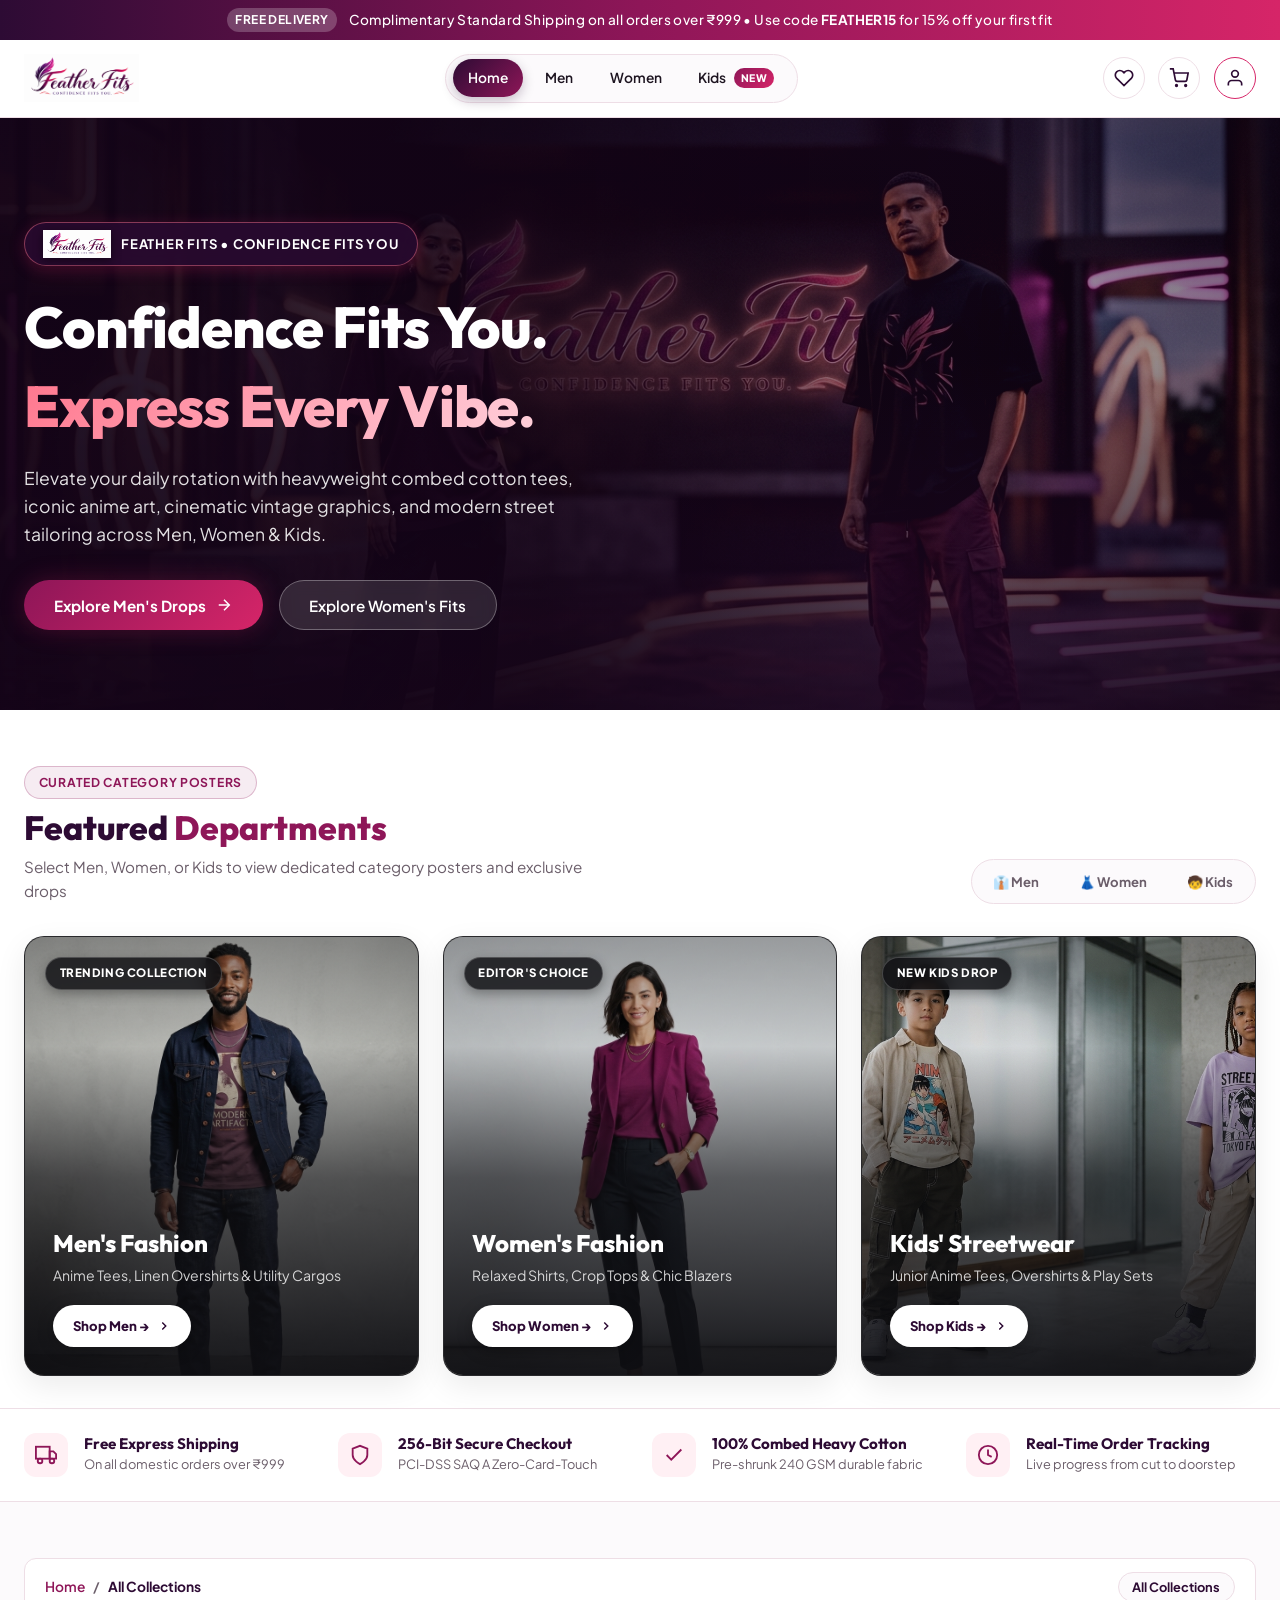
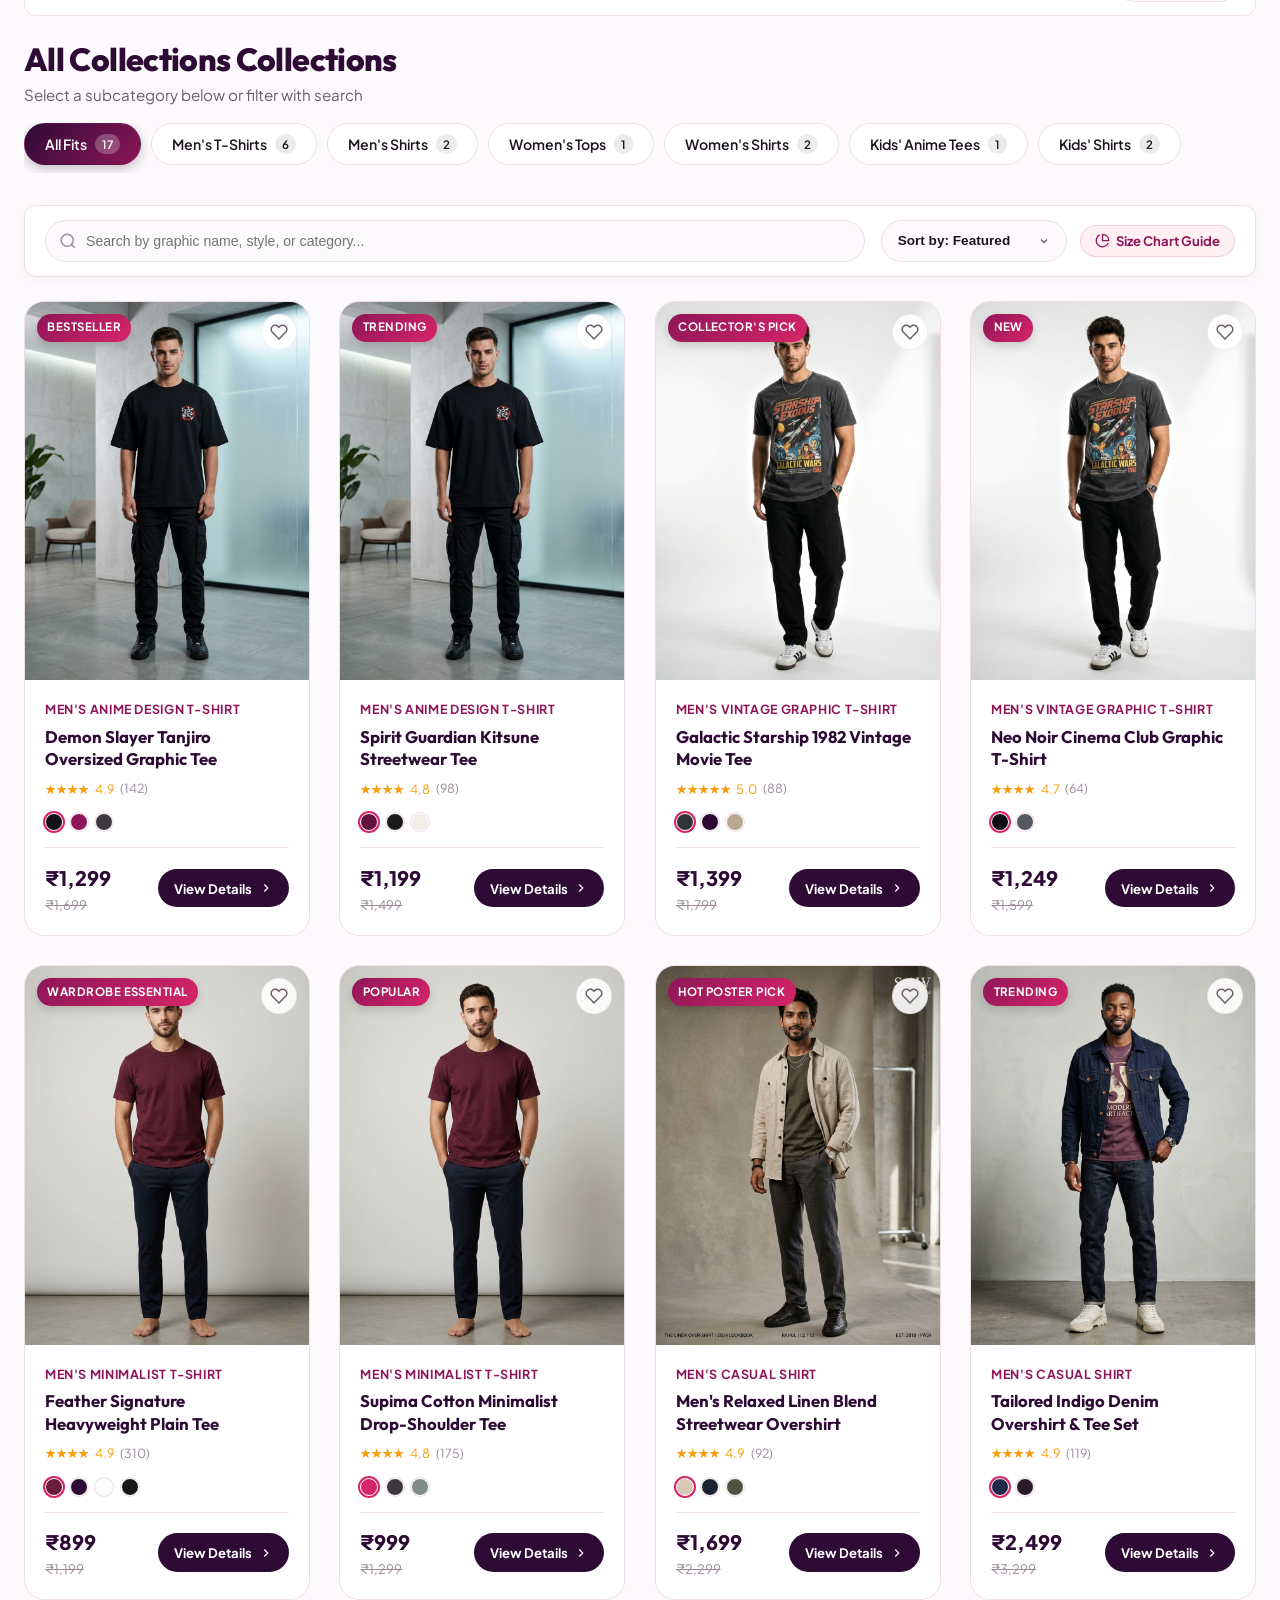
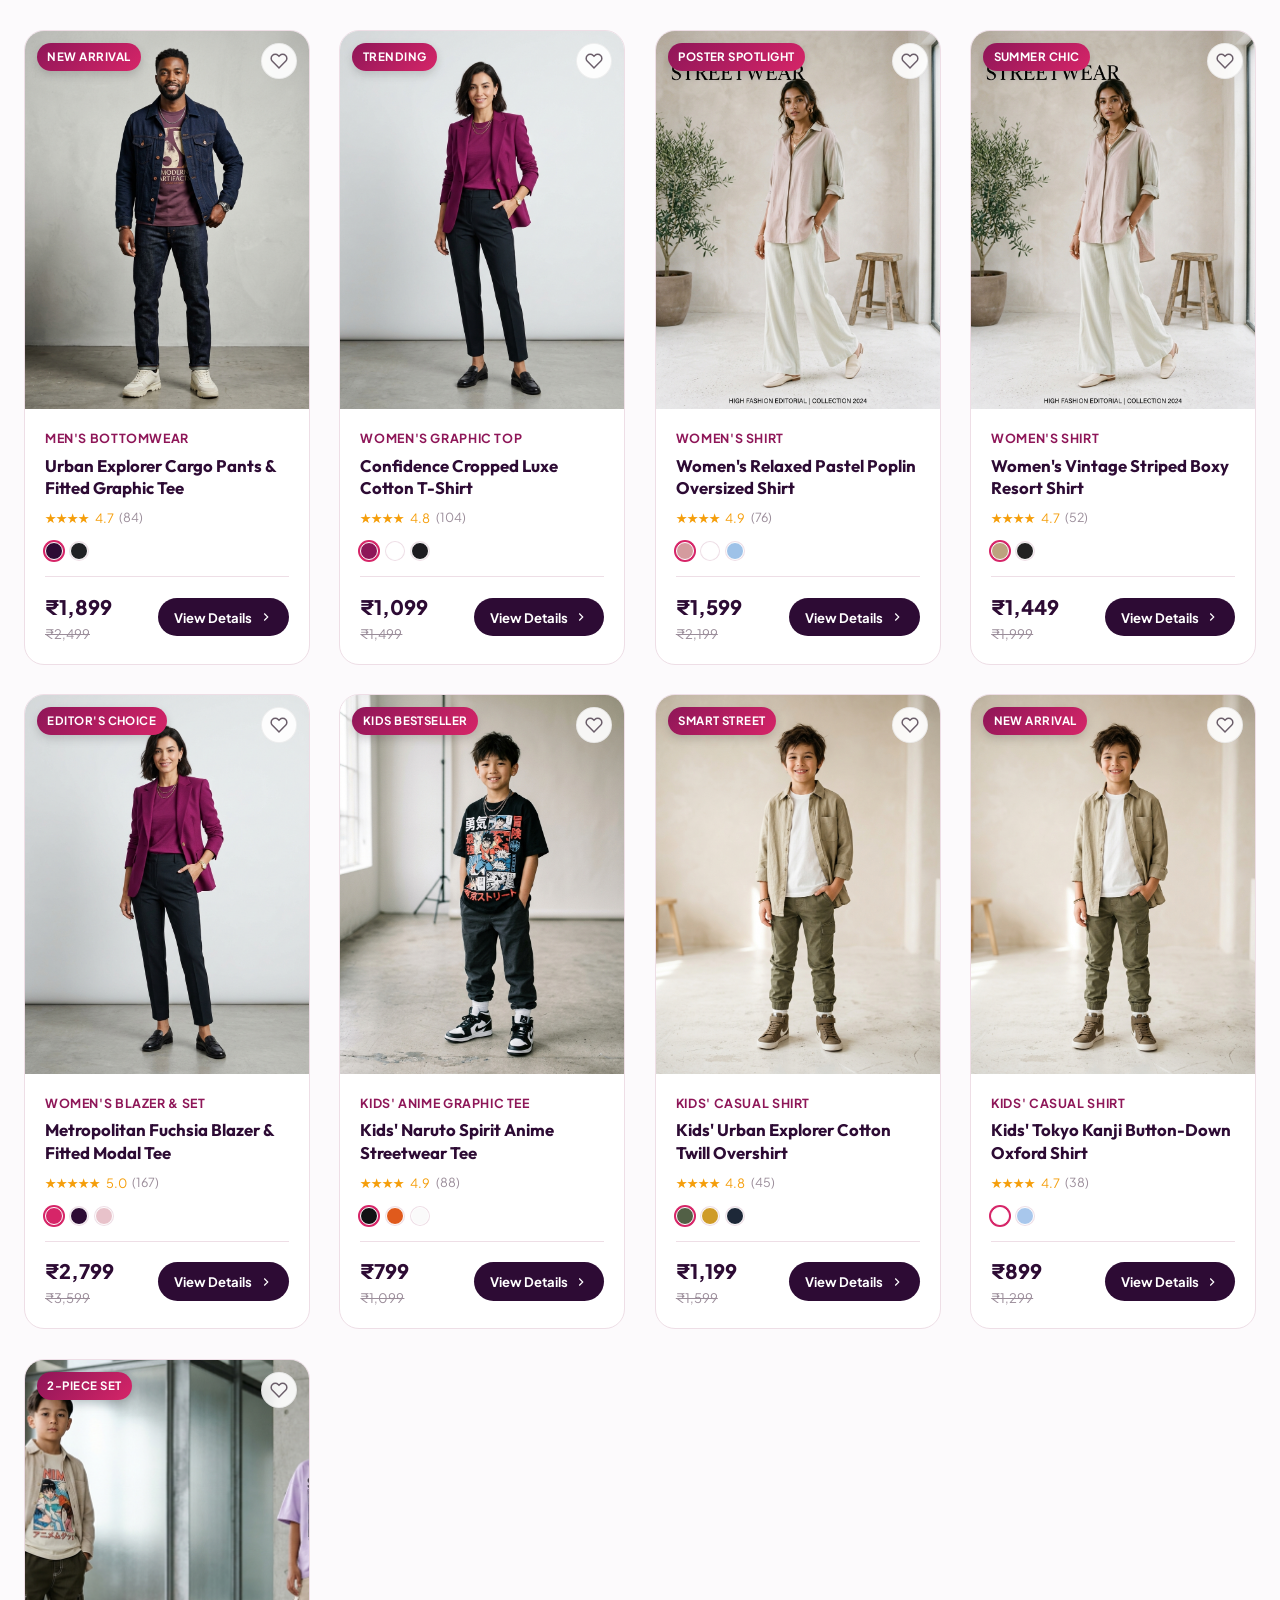
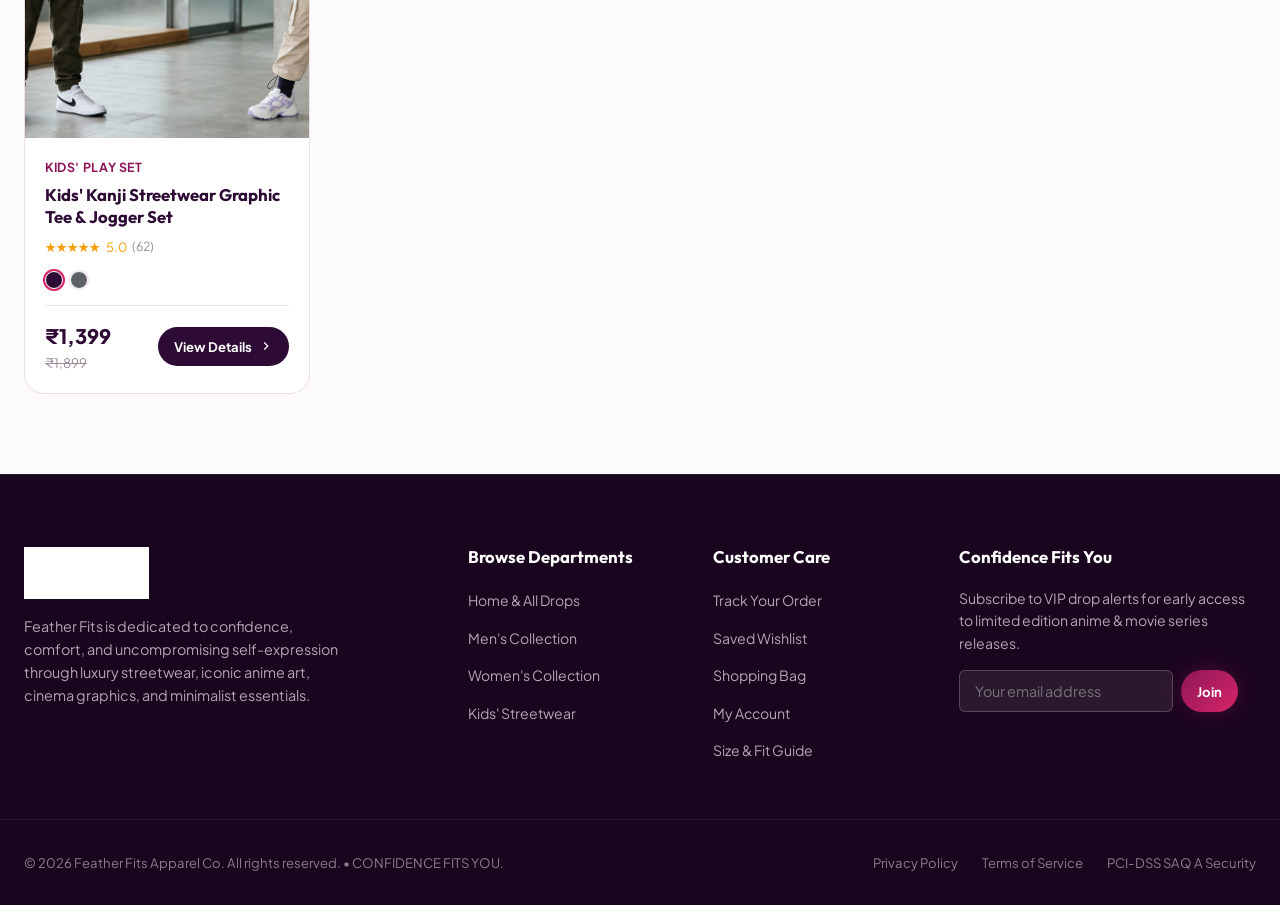
==== index.html @ ecf5c4c3 "Initial commit - FeatherFit website" ====
<!DOCTYPE html>
<html lang="en">
<head>
  <meta charset="UTF-8" />
  <meta name="viewport" content="width=device-width, initial-scale=1.0" />
  <title>Feather Fits — Confidence Fits You | Premium Apparel & Graphic T-Shirts</title>
  <meta name="description" content="Shop premium graphic T-shirts and luxury apparel for men and women. Discover Anime, Movie, and Plain minimalist designs crafted with superior comfort." />
  
  <!-- Favicon & Brand Icons -->
  <link rel="icon" type="image/png" href="assets/images/feather-fits-logo.png" />

  <!-- Fonts & Styles -->
  <link rel="preconnect" href="https://fonts.googleapis.com" />
  <link rel="preconnect" href="https://fonts.gstatic.com" crossorigin />
  <link href="https://fonts.googleapis.com/css2?family=Outfit:wght@400;500;600;700;800&family=Plus+Jakarta+Sans:wght@400;500;600;700&display=swap" rel="stylesheet" />
  <link rel="stylesheet" href="css/style.css" />
</head>
<body>

  <!-- Top Announcement Bar -->
  <aside class="announcement-bar" role="complementary">
    <span class="pill">Free Delivery</span>
    <span>Complimentary Standard Shipping on all orders over ₹999 &bull; Use code <strong>FEATHER15</strong> for 15% off your first fit</span>
  </aside>

  <!-- Sticky Site Header -->
  <header class="site-header" id="site-header">
    <div class="nav-container">
      
      <!-- Mobile Hamburger Button & Brand Logo -->
      <div style="display: flex; align-items: center; gap: 0.75rem;">
        <button type="button" class="hamburger-btn" id="mobile-menu-toggle" onclick="window.FeatherApp.toggleMobileMenu()" aria-label="Open Navigation Menu">
          <span class="bar"></span>
          <span class="bar"></span>
          <span class="bar"></span>
        </button>
        <a href="#" class="brand-logo" onclick="window.FeatherApp.setDepartment('all'); return false;" aria-label="Feather Fits Home">
          <img src="assets/images/feather-fits-logo.png" alt="Feather Fits — Confidence Fits You" />
        </a>
      </div>

      <!-- Navigation Categories (Home, Men, Women, Kids) -->
      <nav class="main-navigation" aria-label="Primary Navigation">
        <ul class="nav-links">
          <li>
            <a href="index.html?department=all#catalog-section" class="nav-link active" data-dept="all" onclick="window.FeatherApp.setDepartment('all'); event.preventDefault();">
              <span>Home</span>
            </a>
          </li>
          <li>
            <a href="index.html?department=men#catalog-section" class="nav-link" data-dept="men" onclick="window.FeatherApp.setDepartment('men'); event.preventDefault();">
              <span>Men</span>
            </a>
          </li>
          <li>
            <a href="index.html?department=women#catalog-section" class="nav-link" data-dept="women" onclick="window.FeatherApp.setDepartment('women'); event.preventDefault();">
              <span>Women</span>
            </a>
          </li>
          <li>
            <a href="index.html?department=kids#catalog-section" class="nav-link" data-dept="kids" onclick="window.FeatherApp.setDepartment('kids'); event.preventDefault();">
              <span>Kids</span>
              <span class="nav-pill-badge">New</span>
            </a>
          </li>
        </ul>
      </nav>

      <!-- Action Buttons -->
      <div class="nav-actions">

        <!-- Wishlist Icon -->
        <button type="button" class="action-btn" id="wishlist-action-btn" onclick="window.FeatherApp.openWishlistDrawer()" aria-label="View Wishlist">
          <svg width="20" height="20" viewBox="0 0 24 24" fill="none" stroke="currentColor" stroke-width="2">
            <path d="M20.84 4.61a5.5 5.5 0 0 0-7.78 0L12 5.67l-1.06-1.06a5.5 5.5 0 0 0-7.78 7.78l1.06 1.06L12 21.23l7.78-7.78 1.06-1.06a5.5 5.5 0 0 0 0-7.78z"></path>
          </svg>
          <span class="badge-count" id="wishlist-badge-count" style="display: none;">0</span>
        </button>

        <!-- Shopping Cart Icon -->
        <button type="button" class="action-btn" id="cart-action-btn" onclick="window.FeatherApp.openCartDrawer()" aria-label="View Cart">
          <svg width="20" height="20" viewBox="0 0 24 24" fill="none" stroke="currentColor" stroke-width="2">
            <circle cx="9" cy="21" r="1"></circle>
            <circle cx="20" cy="21" r="1"></circle>
            <path d="M1 1h4l2.68 13.39a2 2 0 0 0 2 1.61h9.72a2 2 0 0 0 2-1.61L23 6H6"></path>
          </svg>
          <span class="badge-count" id="cart-badge-count" style="display: none;">0</span>
        </button>

        <!-- User Account Icon -->
        <a href="account.html" class="action-btn" id="user-action-btn" aria-label="User Account Dashboard">
          <svg width="20" height="20" viewBox="0 0 24 24" fill="none" stroke="currentColor" stroke-width="2">
            <path d="M20 21v-2a4 4 0 0 0-4-4H8a4 4 0 0 0-4 4v2"></path>
            <circle cx="12" cy="7" r="4"></circle>
          </svg>
        </a>
      </div>

    </div>
  </header>

  <!-- Mobile Navigation Slide-Out Drawer -->
  <div class="drawer-overlay" id="mobile-menu-overlay">
    <aside class="drawer mobile-nav-drawer" id="mobile-menu-drawer" role="dialog" aria-label="Mobile Navigation">
      <div class="drawer-header">
        <div class="brand-logo">
          <img src="assets/images/feather-fits-logo.png" alt="Feather Fits" style="height: 38px;" />
        </div>
        <button class="modal-close-btn" onclick="window.FeatherApp.toggleMobileMenu()" aria-label="Close Navigation">
          <svg width="20" height="20" viewBox="0 0 24 24" fill="none" stroke="currentColor" stroke-width="2">
            <line x1="18" y1="6" x2="6" y2="18"></line>
            <line x1="6" y1="6" x2="18" y2="18"></line>
          </svg>
        </button>
      </div>
      <div class="mobile-drawer-body">
        <div class="mobile-drawer-search">
          <input 
            type="search" 
            placeholder="Search fits, anime, vintage..." 
            class="catalog-search-input" 
            style="padding-left: 1rem;"
            oninput="window.FeatherApp.handleSearchInput(this.value)" 
          />
        </div>
        <span class="mobile-drawer-heading">Browse Collections</span>
        <ul class="mobile-drawer-nav">
          <li><a href="index.html?department=all#catalog-section" class="mobile-nav-link active" data-dept="all" onclick="window.FeatherApp.setDepartment('all'); window.FeatherApp.toggleMobileMenu();">🏠 Home & All Drops</a></li>
          <li><a href="index.html?department=men#catalog-section" class="mobile-nav-link" data-dept="men" onclick="window.FeatherApp.setDepartment('men'); window.FeatherApp.toggleMobileMenu();">👔 Men's Collection</a></li>
          <li><a href="index.html?department=women#catalog-section" class="mobile-nav-link" data-dept="women" onclick="window.FeatherApp.setDepartment('women'); window.FeatherApp.toggleMobileMenu();">👗 Women's Collection</a></li>
          <li><a href="index.html?department=kids#catalog-section" class="mobile-nav-link" data-dept="kids" onclick="window.FeatherApp.setDepartment('kids'); window.FeatherApp.toggleMobileMenu();">🧒 Kids' Streetwear <span class="nav-pill-badge" style="margin-left: 6px;">New</span></a></li>
        </ul>
        <span class="mobile-drawer-heading">Quick Actions</span>
        <div class="mobile-drawer-grid">
          <a href="account.html?tab=tracking" class="mobile-shortcut-btn">
            <svg width="18" height="18" viewBox="0 0 24 24" fill="none" stroke="currentColor" stroke-width="2"><circle cx="12" cy="12" r="10"></circle><polyline points="12 6 12 12 16 14"></polyline></svg>
            <span>Track Order</span>
          </a>
          <button class="mobile-shortcut-btn" onclick="window.FeatherApp.openSizeGuideModal('inches'); window.FeatherApp.toggleMobileMenu();">
            <svg width="18" height="18" viewBox="0 0 24 24" fill="none" stroke="currentColor" stroke-width="2"><path d="M21.21 15.89A10 10 0 1 1 8 2.83"></path><path d="M22 12A10 10 0 0 0 12 2v10z"></path></svg>
            <span>Size Chart</span>
          </button>
          <button class="mobile-shortcut-btn" onclick="window.FeatherApp.openWishlistDrawer(); window.FeatherApp.toggleMobileMenu();">
            <svg width="18" height="18" viewBox="0 0 24 24" fill="none" stroke="currentColor" stroke-width="2"><path d="M20.84 4.61a5.5 5.5 0 0 0-7.78 0L12 5.67l-1.06-1.06a5.5 5.5 0 0 0-7.78 7.78l1.06 1.06L12 21.23l7.78-7.78 1.06-1.06a5.5 5.5 0 0 0 0-7.78z"></path></svg>
            <span>Wishlist</span>
          </button>
          <a href="account.html" class="mobile-shortcut-btn">
            <svg width="18" height="18" viewBox="0 0 24 24" fill="none" stroke="currentColor" stroke-width="2"><path d="M20 21v-2a4 4 0 0 0-4-4H8a4 4 0 0 0-4 4v2"></path><circle cx="12" cy="7" r="4"></circle></svg>
            <span>My Dashboard</span>
          </a>
        </div>
      </div>
    </aside>
  </div>

  <!-- Hero Banner Section (Dynamically controlled by Department) -->
  <section class="hero-section" id="hero-section" aria-label="Hero Spotlight">
    <div class="hero-banner-wrap">
      <img id="hero-banner-image" src="assets/images/hero-banner.jpg" alt="Feather Fits Lookbook" class="hero-bg-img" />
      <div class="hero-overlay"></div>
      
      <div class="hero-content">
        <div class="hero-brand-badge-pill" id="hero-brand-badge-pill">
          <img src="assets/images/feather-fits-logo.png" alt="Feather Fits Logo" class="hero-mini-logo" />
          <span id="hero-banner-badge-text">FEATHER FITS • CONFIDENCE FITS YOU</span>
        </div>
        <h1 class="hero-title" id="hero-banner-title">
          Confidence Fits You. <span>Express Every Vibe.</span>
        </h1>
        <p class="hero-subtitle" id="hero-banner-subtitle">
          Elevate your daily rotation with heavyweight combed cotton tees, iconic anime art, cinematic vintage graphics, and modern street tailoring across Men, Women & Kids.
        </p>
        
        <div class="hero-cta-group" id="hero-banner-ctas">
          <button class="btn-primary" onclick="window.FeatherApp.setDepartment('men');">
            <span>Explore Men's Drops</span>
            <svg width="18" height="18" viewBox="0 0 24 24" fill="none" stroke="currentColor" stroke-width="2">
              <line x1="5" y1="12" x2="19" y2="12"></line>
              <polyline points="12 5 19 12 12 19"></polyline>
            </svg>
          </button>
          
          <button class="btn-secondary" onclick="window.FeatherApp.setDepartment('women');">
            <span>Explore Women's Fits</span>
          </button>
        </div>
      </div>
    </div>
  </section>

  <!-- Department Category Posters Section (Dedicated Posters for Men, Women & Kids) -->
  <section class="department-posters-section" id="department-posters-section" aria-label="Curated Category Posters">
    <div class="posters-container">
      <div class="posters-header">
        <div>
          <div class="posters-badge-pill" id="posters-badge-pill">
            <span>Curated Category Posters</span>
          </div>
          <h2 class="posters-title" id="posters-section-title">Explore <span>Men's Categories</span></h2>
          <p class="posters-subtitle" id="posters-section-subtitle">Click any poster below to immediately open that collection</p>
        </div>
        <div class="posters-dept-pills" id="posters-dept-pills">
          <button type="button" class="posters-dept-pill-btn active" data-dept="men" onclick="window.FeatherApp.setDepartment('men')">👔 Men</button>
          <button type="button" class="posters-dept-pill-btn" data-dept="women" onclick="window.FeatherApp.setDepartment('women')">👗 Women</button>
          <button type="button" class="posters-dept-pill-btn" data-dept="kids" onclick="window.FeatherApp.setDepartment('kids')">🧒 Kids</button>
        </div>
      </div>
      
      <!-- Dynamic Category Posters Grid -->
      <div class="department-posters-grid" id="department-posters-grid">
        <!-- Rendered by app.js based on active department -->
      </div>
    </div>
  </section>

  <!-- Trust Badges Bar -->
  <section class="trust-bar" aria-label="Brand Guarantees">
    <div class="trust-container">
      
      <div class="trust-item">
        <div class="trust-icon">
          <svg width="22" height="22" viewBox="0 0 24 24" fill="none" stroke="currentColor" stroke-width="2">
            <rect x="1" y="3" width="15" height="13"></rect>
            <polygon points="16 8 20 8 23 11 23 16 16 16 16 8"></polygon>
            <circle cx="5.5" cy="18.5" r="2.5"></circle>
            <circle cx="18.5" cy="18.5" r="2.5"></circle>
          </svg>
        </div>
        <div class="trust-text">
          <h4>Free Express Shipping</h4>
          <p>On all domestic orders over ₹999</p>
        </div>
      </div>

      <div class="trust-item">
        <div class="trust-icon">
          <svg width="22" height="22" viewBox="0 0 24 24" fill="none" stroke="currentColor" stroke-width="2">
            <path d="M12 22s8-4 8-10V5l-8-3-8 3v7c0 6 8 10 8 10z"></path>
          </svg>
        </div>
        <div class="trust-text">
          <h4>256-Bit Secure Checkout</h4>
          <p>PCI-DSS SAQ A Zero-Card-Touch</p>
        </div>
      </div>

      <div class="trust-item">
        <div class="trust-icon">
          <svg width="22" height="22" viewBox="0 0 24 24" fill="none" stroke="currentColor" stroke-width="2">
            <polyline points="20 6 9 17 4 12"></polyline>
          </svg>
        </div>
        <div class="trust-text">
          <h4>100% Combed Heavy Cotton</h4>
          <p>Pre-shrunk 240 GSM durable fabric</p>
        </div>
      </div>

      <div class="trust-item">
        <div class="trust-icon">
          <svg width="22" height="22" viewBox="0 0 24 24" fill="none" stroke="currentColor" stroke-width="2">
            <circle cx="12" cy="12" r="10"></circle>
            <polyline points="12 6 12 12 16 14"></polyline>
          </svg>
        </div>
        <div class="trust-text">
          <h4>Real-Time Order Tracking</h4>
          <p>Live progress from cut to doorstep</p>
        </div>
      </div>

    </div>
  </section>

  <!-- Product Catalog Section -->
  <main class="category-section" id="catalog-section">
    <!-- Active Department & Subcategory Breadcrumb Navigator -->
    <div class="catalog-dept-nav-bar" id="catalog-dept-nav-bar">
      <div class="catalog-dept-breadcrumbs" id="catalog-dept-breadcrumbs">
        <a onclick="window.FeatherApp.setDepartment('all')">Home</a>
        <span>/</span>
        <span id="breadcrumb-current-dept" style="color: var(--color-primary); font-weight: 700;">All Collections</span>
        <span id="breadcrumb-subcat-divider" style="display: none;">/</span>
        <span id="breadcrumb-current-subcat" style="color: var(--color-secondary); display: none;">T-Shirts & Anime</span>
      </div>
      <button type="button" class="catalog-dept-reset-btn" id="catalog-reset-dept-btn" onclick="window.FeatherApp.setDepartment('all')">
        All Collections
      </button>
    </div>

    <div class="section-header">
      <div>
        <h2 class="section-title" id="catalog-section-title">The Curated Collections</h2>
        <p class="section-subtitle" id="catalog-section-subtitle">Select a subcategory below or filter with search</p>
      </div>

      <!-- Category Filter Tabs (Dynamic) -->
      <div class="category-tabs" id="category-tabs-container">
        <!-- Rendered by app.js based on active department -->
      </div>
    </div>

    <!-- Live Search & Sort Toolbar -->
    <div class="catalog-toolbar">
      <div class="search-input-wrap">
        <svg width="18" height="18" viewBox="0 0 24 24" fill="none" stroke="currentColor" stroke-width="2">
          <circle cx="11" cy="11" r="8"></circle>
          <line x1="21" y1="21" x2="16.65" y2="16.65"></line>
        </svg>
        <input 
          type="search" 
          id="catalog-search-input" 
          class="catalog-search-input" 
          placeholder="Search by graphic name, style, or category..." 
          oninput="window.FeatherApp.handleSearchInput(this.value)" 
        />
      </div>

      <div class="toolbar-controls">
        <select id="catalog-sort-select" class="sort-select" onchange="window.FeatherApp.handleSortChange(this.value)">
          <option value="featured">Sort by: Featured</option>
          <option value="price-low">Price: Low to High</option>
          <option value="price-high">Price: High to Low</option>
          <option value="rating">Top Customer Rated</option>
        </select>

        <button type="button" class="size-guide-trigger" onclick="window.FeatherApp.openSizeGuideModal('inches')">
          <svg width="15" height="15" viewBox="0 0 24 24" fill="none" stroke="currentColor" stroke-width="2">
            <path d="M21.21 15.89A10 10 0 1 1 8 2.83"></path>
            <path d="M22 12A10 10 0 0 0 12 2v10z"></path>
          </svg>
          <span>Size Chart Guide</span>
        </button>
      </div>
    </div>

    <!-- Product Grid -->
    <div class="products-grid" id="products-grid">
      <!-- Rendered dynamically by app.js -->
    </div>
  </main>

  <!-- Product Detail Modal (Size & Color Selector) -->
  <div class="modal-overlay" id="product-detail-modal" role="dialog" aria-modal="true">
    <div class="modal-container">
      <button class="modal-close-btn" onclick="window.FeatherApp.closeModals()" aria-label="Close Modal">
        <svg width="20" height="20" viewBox="0 0 24 24" fill="none" stroke="currentColor" stroke-width="2">
          <line x1="18" y1="6" x2="6" y2="18"></line>
          <line x1="6" y1="6" x2="18" y2="18"></line>
        </svg>
      </button>
      <div id="product-modal-body">
        <!-- Injected via JavaScript -->
      </div>
    </div>
  </div>

  <!-- Slide-Over Shopping Cart Drawer -->
  <div class="drawer-overlay" id="cart-drawer-overlay">
    <aside class="drawer" id="cart-drawer" role="dialog" aria-label="Shopping Cart">
      <div class="drawer-header">
        <h3>
          <svg width="20" height="20" viewBox="0 0 24 24" fill="none" stroke="currentColor" stroke-width="2">
            <circle cx="9" cy="21" r="1"></circle>
            <circle cx="20" cy="21" r="1"></circle>
            <path d="M1 1h4l2.68 13.39a2 2 0 0 0 2 1.61h9.72a2 2 0 0 0 2-1.61L23 6H6"></path>
          </svg>
          <span>Your Shopping Bag</span>
        </h3>
        <button class="modal-close-btn" onclick="window.FeatherApp.closeCartDrawer()" aria-label="Close Cart">
          <svg width="20" height="20" viewBox="0 0 24 24" fill="none" stroke="currentColor" stroke-width="2">
            <line x1="18" y1="6" x2="6" y2="18"></line>
            <line x1="6" y1="6" x2="18" y2="18"></line>
          </svg>
        </button>
      </div>

      <!-- Free Shipping Tracker -->
      <div class="free-shipping-bar">
        <div class="shipping-msg" id="cart-free-shipping-msg">Add ₹999 for FREE Shipping!</div>
        <div class="progress-track">
          <div class="progress-fill" id="cart-shipping-bar" style="width: 0%;"></div>
        </div>
      </div>

      <!-- Items List -->
      <div class="drawer-items-list" id="cart-drawer-items">
        <!-- Rendered by app.js -->
      </div>

      <!-- Cart Drawer Footer -->
      <div class="drawer-footer" id="cart-drawer-footer">
        <!-- Rendered by app.js -->
      </div>
    </aside>
  </div>

  <!-- Slide-Over Wishlist Drawer -->
  <div class="drawer-overlay" id="wishlist-drawer-overlay">
    <aside class="drawer" id="wishlist-drawer" role="dialog" aria-label="Wishlist">
      <div class="drawer-header">
        <h3>
          <svg width="20" height="20" viewBox="0 0 24 24" fill="currentColor" stroke="currentColor" stroke-width="2" style="color: var(--color-accent);">
            <path d="M20.84 4.61a5.5 5.5 0 0 0-7.78 0L12 5.67l-1.06-1.06a5.5 5.5 0 0 0-7.78 7.78l1.06 1.06L12 21.23l7.78-7.78 1.06-1.06a5.5 5.5 0 0 0 0-7.78z"></path>
          </svg>
          <span>Your Saved Wishlist</span>
        </h3>
        <button class="modal-close-btn" onclick="window.FeatherApp.closeWishlistDrawer()" aria-label="Close Wishlist">
          <svg width="20" height="20" viewBox="0 0 24 24" fill="none" stroke="currentColor" stroke-width="2">
            <line x1="18" y1="6" x2="6" y2="18"></line>
            <line x1="6" y1="6" x2="18" y2="18"></line>
          </svg>
        </button>
      </div>

      <div class="drawer-items-list" id="wishlist-drawer-items">
        <!-- Rendered by app.js -->
      </div>
    </aside>
  </div>

  <!-- Secure Checkout Modal -->
  <div class="modal-overlay" id="checkout-modal" role="dialog" aria-modal="true">
    <div class="modal-container checkout-modal-content">
      <button class="modal-close-btn" onclick="window.FeatherApp.closeModals()" aria-label="Close Checkout">
        <svg width="20" height="20" viewBox="0 0 24 24" fill="none" stroke="currentColor" stroke-width="2">
          <line x1="18" y1="6" x2="6" y2="18"></line>
          <line x1="6" y1="6" x2="18" y2="18"></line>
        </svg>
      </button>

      <div>
        <h2 style="font-size: 1.85rem; font-weight: 800; color: var(--color-primary); margin-bottom: 0.25rem;">
          Secure Instant Checkout
        </h2>
        <p style="color: var(--color-text-muted); font-size: 0.9rem;">
          Card credentials are tokenized via Stripe Elements. No sensitive card data touches our web servers.
        </p>
      </div>

      <div class="checkout-grid">
        <!-- Shipping & Payment Form -->
        <form id="checkout-form" onsubmit="window.FeatherApp.handleProcessPayment(event)">
          
          <h3 class="checkout-section-title">
            <svg width="18" height="18" viewBox="0 0 24 24" fill="none" stroke="currentColor" stroke-width="2">
              <path d="M21 10c0 7-9 13-9 13s-9-6-9-13a9 9 0 0 1 18 0z"></path>
              <circle cx="12" cy="10" r="3"></circle>
            </svg>
            <span>1. Contact & Shipping Address</span>
          </h3>

          <div class="form-group">
            <label for="checkout-email">Email Address (for Receipt & Tracking)</label>
            <input type="email" id="checkout-email" required class="form-input" placeholder="alexander@example.com" value="alexander.w@example.com" />
          </div>

          <div class="form-group-row">
            <div class="form-group">
              <label for="checkout-first-name">First Name</label>
              <input type="text" id="checkout-first-name" required class="form-input" placeholder="Alexander" value="Alexander" />
            </div>
            <div class="form-group">
              <label for="checkout-last-name">Last Name</label>
              <input type="text" id="checkout-last-name" required class="form-input" placeholder="Wright" value="Wright" />
            </div>
          </div>

          <div class="form-group">
            <label for="checkout-address">Delivery Street Address</label>
            <input type="text" id="checkout-address" required class="form-input" placeholder="742 Evergreen Terrace, Apt 4B" value="742 Evergreen Terrace, Suite 10" />
          </div>

          <div class="form-group-row">
            <div class="form-group">
              <label for="checkout-city">City</label>
              <input type="text" id="checkout-city" required class="form-input" placeholder="Springfield" value="Springfield" />
            </div>
            <div class="form-group">
              <label for="checkout-state">State / Province</label>
              <input type="text" id="checkout-state" required class="form-input" placeholder="OR" value="OR" />
            </div>
          </div>

          <div class="form-group">
            <label for="checkout-zip">Postal / Zip Code</label>
            <input type="text" id="checkout-zip" required class="form-input" placeholder="97477" value="97477" />
          </div>

          <!-- Mobile Number & OTP Verification -->
          <h3 class="checkout-section-title" style="margin-top: 1.5rem;">
            <svg width="18" height="18" viewBox="0 0 24 24" fill="none" stroke="currentColor" stroke-width="2">
              <rect x="5" y="2" width="14" height="20" rx="2" ry="2"></rect>
              <line x1="12" y1="18" x2="12.01" y2="18"></line>
            </svg>
            <span>2. Mobile Number & OTP Verification</span>
          </h3>

          <div class="otp-verification-box">
            <div class="otp-box-header">
              <span style="font-size: 0.88rem; font-weight: 700; color: var(--color-primary);">Instant Phone Authentication</span>
              <span class="security-badge">
                <svg width="12" height="12" viewBox="0 0 24 24" fill="none" stroke="currentColor" stroke-width="3">
                  <polyline points="20 6 9 17 4 12"></polyline>
                </svg>
                <span>SMS OTP Secured</span>
              </span>
            </div>

            <!-- Phone Number Input with Country Code and Send OTP -->
            <div class="form-group" style="margin-bottom: 0.85rem;">
              <label for="checkout-phone">Mobile Phone Number</label>
              <div class="phone-input-group">
                <span class="phone-country-code">🇮🇳 +91</span>
                <input type="tel" id="checkout-phone" required class="form-input phone-input" placeholder="98765 43210" value="98765 43210" maxlength="15" />
                <button type="button" id="send-otp-btn" class="btn-send-otp" onclick="window.FeatherApp.sendCheckoutOtp()">
                  <span>Send OTP</span>
                </button>
              </div>
            </div>

            <!-- OTP Input -->
            <div class="form-group" style="margin-bottom: 0.5rem;">
              <div style="display: flex; justify-content: space-between; align-items: center; margin-bottom: 0.35rem;">
                <label for="checkout-otp" style="margin-bottom: 0;">Enter 4-Digit OTP Code</label>
                <span id="otp-timer-badge" class="otp-status-hint">Code sent to mobile</span>
              </div>
              <div class="otp-input-wrapper">
                <input type="text" id="checkout-otp" required class="form-input otp-field" placeholder="• • • •" maxlength="6" value="8921" />
                <button type="button" class="btn-quick-fill-otp" onclick="window.FeatherApp.fillDemoOtp()" title="Auto-fill Demo Code">
                  ⚡ Auto-fill Demo (8921)
                </button>
              </div>
            </div>

            <div class="otp-trust-notice">
              <svg width="15" height="15" viewBox="0 0 24 24" fill="none" stroke="currentColor" stroke-width="2">
                <path d="M12 22s8-4 8-10V5l-8-3-8 3v7c0 6 8 10 8 10z"></path>
              </svg>
              <span>Instant order confirmation. Pay via COD / UPI at delivery doorstep.</span>
            </div>
          </div>

          <button type="submit" id="pay-submit-btn" class="btn-checkout" style="margin-top: 0.5rem;">
            <span>Verify OTP & Place Order</span>
            <svg width="18" height="18" viewBox="0 0 24 24" fill="none" stroke="currentColor" stroke-width="2">
              <line x1="5" y1="12" x2="19" y2="12"></line>
              <polyline points="12 5 19 12 12 19"></polyline>
            </svg>
          </button>
        </form>

        <!-- Right Side: Order Summary -->
        <div class="order-summary-card" id="checkout-order-summary">
          <!-- Rendered by app.js -->
        </div>
      </div>
    </div>
  </div>

  <!-- Order Confirmation Success Modal -->
  <div class="modal-overlay" id="order-success-modal" role="dialog" aria-modal="true">
    <div class="modal-container" style="max-width: 580px; padding: 2rem;">
      <button class="modal-close-btn" onclick="window.FeatherApp.closeModals()" aria-label="Close">
        <svg width="20" height="20" viewBox="0 0 24 24" fill="none" stroke="currentColor" stroke-width="2">
          <line x1="18" y1="6" x2="6" y2="18"></line>
          <line x1="6" y1="6" x2="18" y2="18"></line>
        </svg>
      </button>
      <div id="order-success-content">
        <!-- Rendered by app.js -->
      </div>
    </div>
  </div>

  <!-- Order Tracking Modal -->
  <div class="modal-overlay" id="tracking-modal" role="dialog" aria-modal="true">
    <div class="modal-container" style="max-width: 680px; padding: 2.25rem;">
      <button class="modal-close-btn" onclick="window.FeatherApp.closeModals()" aria-label="Close Tracking">
        <svg width="20" height="20" viewBox="0 0 24 24" fill="none" stroke="currentColor" stroke-width="2">
          <line x1="18" y1="6" x2="6" y2="18"></line>
          <line x1="6" y1="6" x2="18" y2="18"></line>
        </svg>
      </button>

      <div style="margin-bottom: 1.5rem;">
        <span style="font-size: 0.8rem; font-weight: 700; text-transform: uppercase; color: var(--color-secondary);">Package Logistics</span>
        <h2 style="font-size: 1.85rem; font-weight: 800; color: var(--color-primary);">Track Your Order</h2>
        <p style="color: var(--color-text-muted); font-size: 0.9rem;">
          Enter your Feather Fits order number or carrier tracking ID to track delivery in real time.
        </p>
      </div>

      <!-- Search Input -->
      <div style="display: flex; gap: 0.75rem; margin-bottom: 1.5rem;">
        <input type="text" id="tracking-order-input" class="form-input" placeholder="e.g. FF-89214" value="FF-89214" style="flex:1;" />
        <button class="btn-primary" id="track-search-btn" style="padding: 0 1.5rem;">
          Track
        </button>
      </div>

      <!-- Results Display Box -->
      <div id="tracking-result-box">
        <!-- Rendered by app.js -->
      </div>

      <!-- Recent Orders List in Session -->
      <div style="margin-top: 2rem; border-top: 1px solid var(--color-border); padding-top: 1.25rem;">
        <h4 style="font-size: 0.9rem; font-weight: 700; color: var(--color-primary); margin-bottom: 0.75rem;">Recent Orders In This Browser:</h4>
        <div id="recent-orders-list">
          <!-- Rendered by app.js -->
        </div>
      </div>
    </div>
  </div>

  <!-- User Account Modal (Sign In / Register / Profile) -->
  <div class="modal-overlay" id="account-modal" role="dialog" aria-modal="true">
    <div class="modal-container account-modal-container">
      <button class="modal-close-btn" onclick="window.FeatherApp.closeModals()" aria-label="Close Account">
        <svg width="20" height="20" viewBox="0 0 24 24" fill="none" stroke="currentColor" stroke-width="2">
          <line x1="18" y1="6" x2="6" y2="18"></line>
          <line x1="6" y1="6" x2="18" y2="18"></line>
        </svg>
      </button>
      <div id="account-modal-body">
        <!-- Injected via app.js -->
      </div>
    </div>
  </div>

  <!-- Footer -->
  <footer class="site-footer">
    <div class="footer-container">
      
      <div class="footer-brand">
        <img src="assets/images/feather-fits-logo.png" alt="Feather Fits" style="height: 52px; filter: brightness(0) invert(1);" />
        <p>
          Feather Fits is dedicated to confidence, comfort, and uncompromising self-expression through luxury streetwear, iconic anime art, cinema graphics, and minimalist essentials.
        </p>
      </div>

      <div class="footer-col">
        <h4>Browse Departments</h4>
        <ul>
          <li><a href="index.html?department=all#catalog-section" onclick="window.FeatherApp.setDepartment('all');">Home & All Drops</a></li>
          <li><a href="index.html?department=men#catalog-section" onclick="window.FeatherApp.setDepartment('men');">Men's Collection</a></li>
          <li><a href="index.html?department=women#catalog-section" onclick="window.FeatherApp.setDepartment('women');">Women's Collection</a></li>
          <li><a href="index.html?department=kids#catalog-section" onclick="window.FeatherApp.setDepartment('kids');">Kids' Streetwear</a></li>
        </ul>
      </div>

      <div class="footer-col">
        <h4>Customer Care</h4>
        <ul>
          <li><a href="#" onclick="window.FeatherApp.openTrackingModal(); return false;">Track Your Order</a></li>
          <li><a href="#" onclick="window.FeatherApp.openWishlistDrawer(); return false;">Saved Wishlist</a></li>
          <li><a href="#" onclick="window.FeatherApp.openCartDrawer(); return false;">Shopping Bag</a></li>
          <li><a href="#" onclick="window.FeatherApp.openAccountModal(); return false;">My Account</a></li>
          <li><a href="#catalog">Size & Fit Guide</a></li>
        </ul>
      </div>

      <div class="footer-col">
        <h4>Confidence Fits You</h4>
        <p style="font-size: 0.88rem; margin-bottom: 1rem; color: #B5A4B2;">
          Subscribe to VIP drop alerts for early access to limited edition anime & movie series releases.
        </p>
        <div style="display: flex; gap: 0.5rem;">
          <input type="email" placeholder="Your email address" class="form-input" style="height: 42px; background: rgba(255,255,255,0.08); border-color: rgba(255,255,255,0.2); color: #fff;" />
          <button class="btn-primary" style="padding: 0 1rem; height: 42px; font-size: 0.82rem;" onclick="alert('Thank you for subscribing to Feather Fits VIP!')">Join</button>
        </div>
      </div>

    </div>

    <div class="footer-bottom">
      <div>&copy; 2026 Feather Fits Apparel Co. All rights reserved. &bull; CONFIDENCE FITS YOU.</div>
      <div style="display: flex; gap: 1.5rem;">
        <a href="#">Privacy Policy</a>
        <a href="#">Terms of Service</a>
        <a href="#">PCI-DSS SAQ A Security</a>
      </div>
    </div>
  </footer>

  <!-- Size Chart & Measurements Modal -->
  <div class="modal-overlay" id="size-guide-modal" role="dialog" aria-modal="true">
    <div class="modal-container" style="max-width: 680px; padding: 2rem;">
      <button class="modal-close-btn" onclick="window.FeatherApp.closeModals()" aria-label="Close Size Guide">
        <svg width="20" height="20" viewBox="0 0 24 24" fill="none" stroke="currentColor" stroke-width="2">
          <line x1="18" y1="6" x2="6" y2="18"></line>
          <line x1="6" y1="6" x2="18" y2="18"></line>
        </svg>
      </button>
      <div id="size-guide-content">
        <!-- Rendered by app.js -->
      </div>
    </div>
  </div>

  <!-- Sticky Mobile Bottom Navigation Bar -->
  <nav class="mobile-bottom-nav" aria-label="Mobile Bottom Navigation">
    <a href="#catalog-section" class="mobile-nav-item" onclick="window.FeatherApp.setCategory('all');">
      <svg width="20" height="20" viewBox="0 0 24 24" fill="none" stroke="currentColor" stroke-width="2">
        <path d="M3 9l9-7 9 7v11a2 2 0 0 1-2 2H5a2 2 0 0 1-2-2z"></path>
      </svg>
      <span>Shop</span>
    </a>

    <button type="button" class="mobile-nav-item" onclick="window.FeatherApp.openTrackingModal();">
      <svg width="20" height="20" viewBox="0 0 24 24" fill="none" stroke="currentColor" stroke-width="2">
        <circle cx="12" cy="12" r="10"></circle>
        <polyline points="12 6 12 12 16 14"></polyline>
      </svg>
      <span>Track</span>
    </button>

    <button type="button" class="mobile-nav-item" onclick="window.FeatherApp.openWishlistDrawer();">
      <svg width="20" height="20" viewBox="0 0 24 24" fill="none" stroke="currentColor" stroke-width="2">
        <path d="M20.84 4.61a5.5 5.5 0 0 0-7.78 0L12 5.67l-1.06-1.06a5.5 5.5 0 0 0-7.78 7.78l1.06 1.06L12 21.23l7.78-7.78 1.06-1.06a5.5 5.5 0 0 0 0-7.78z"></path>
      </svg>
      <span>Wishlist</span>
    </button>

    <button type="button" class="mobile-nav-item" onclick="window.FeatherApp.openCartDrawer();">
      <svg width="20" height="20" viewBox="0 0 24 24" fill="none" stroke="currentColor" stroke-width="2">
        <circle cx="9" cy="21" r="1"></circle>
        <circle cx="20" cy="21" r="1"></circle>
        <path d="M1 1h4l2.68 13.39a2 2 0 0 0 2 1.61h9.72a2 2 0 0 0 2-1.61L23 6H6"></path>
      </svg>
      <span>Cart</span>
    </button>

    <button type="button" class="mobile-nav-item" onclick="window.FeatherApp.openAccountModal();">
      <svg width="20" height="20" viewBox="0 0 24 24" fill="none" stroke="currentColor" stroke-width="2">
        <path d="M20 21v-2a4 4 0 0 0-4-4H8a4 4 0 0 0-4 4v2"></path>
        <circle cx="12" cy="7" r="4"></circle>
      </svg>
      <span>Account</span>
    </button>
  </nav>

  <!-- Scripts -->
  <script src="data/products.js"></script>
  <script src="js/app.js"></script>
</body>
</html>
---- css/style.css ----
/* ==========================================================================
   FEATHER FITS — OFFICIAL DESIGN SYSTEM & STYLESHEET
   Brand Colors:
   - Primary: #2D0B34 (Deep Velvet Plum)
   - Secondary: #8E1658 (Mulberry Wine)
   - Accent: #D62568 (Vivid Magenta)
   - Accent Soft: #FF758C (Coral Pink)
   ========================================================================== */

@import url('https://fonts.googleapis.com/css2?family=Outfit:wght@300;400;500;600;700;800&family=Plus+Jakarta+Sans:wght@300;400;500;600;700&display=swap');

:root {
  --color-primary: #2D0B34;
  --color-primary-hover: #1E0723;
  --color-primary-rgb: 45, 11, 52;
  --color-secondary: #8E1658;
  --color-secondary-hover: #720e45;
  --color-accent: #D62568;
  --color-accent-hover: #b81753;
  --color-accent-soft: #FF758C;
  --color-accent-light: #FFF0F4;
  
  --color-bg: #FCFAFC;
  --color-surface: #FFFFFF;
  --color-surface-hover: #F8F3F6;
  --color-border: #EEDEE6;
  --color-border-focus: #D62568;
  
  --color-text-main: #1D1420;
  --color-text-muted: #6B5E6A;
  --color-text-light: #9B8D9A;
  
  --color-success: #10B981;
  --color-warning: #F59E0B;
  --color-danger: #EF4444;

  --shadow-sm: 0 2px 8px rgba(45, 11, 52, 0.04);
  --shadow-md: 0 8px 24px rgba(45, 11, 52, 0.08);
  --shadow-lg: 0 16px 40px rgba(45, 11, 52, 0.14);
  --shadow-glow: 0 0 25px rgba(214, 37, 104, 0.25);

  --radius-sm: 6px;
  --radius-md: 12px;
  --radius-lg: 20px;
  --radius-full: 9999px;

  --font-heading: 'Outfit', sans-serif;
  --font-body: 'Plus Jakarta Sans', sans-serif;

  --transition-fast: 0.15s cubic-bezier(0.4, 0, 0.2, 1);
  --transition-base: 0.25s cubic-bezier(0.4, 0, 0.2, 1);
  --transition-smooth: 0.4s cubic-bezier(0.16, 1, 0.3, 1);
}

/* Base Reset */
*, *::before, *::after {
  box-sizing: border-box;
  margin: 0;
  padding: 0;
}

html {
  scroll-behavior: smooth;
  font-size: 16px;
}

body {
  font-family: var(--font-body);
  background-color: var(--color-bg);
  color: var(--color-text-main);
  line-height: 1.6;
  overflow-x: hidden;
  -webkit-font-smoothing: antialiased;
}

a {
  color: inherit;
  text-decoration: none;
}

button {
  font-family: inherit;
  cursor: pointer;
  border: none;
  outline: none;
  background: none;
}

img {
  max-width: 100%;
  height: auto;
  display: block;
}

/* Typography Utility */
h1, h2, h3, h4, h5, h6 {
  font-family: var(--font-heading);
  font-weight: 700;
  line-height: 1.2;
  color: var(--color-primary);
}

.gradient-text {
  background: linear-gradient(135deg, var(--color-primary) 0%, var(--color-secondary) 50%, var(--color-accent) 100%);
  -webkit-background-clip: text;
  background-clip: text;
  -webkit-text-fill-color: transparent;
}

/* Top Announcement Banner */
.announcement-bar {
  background: linear-gradient(90deg, #2D0B34 0%, #8E1658 50%, #D62568 100%);
  color: #FFFFFF;
  text-align: center;
  padding: 0.5rem 1rem;
  font-size: 0.85rem;
  font-weight: 500;
  letter-spacing: 0.03em;
  display: flex;
  justify-content: center;
  align-items: center;
  gap: 0.75rem;
}

.announcement-bar span.pill {
  background: rgba(255, 255, 255, 0.22);
  padding: 0.15rem 0.5rem;
  border-radius: var(--radius-full);
  font-size: 0.75rem;
  font-weight: 700;
  text-transform: uppercase;
}

/* Header & Navigation */
.site-header {
  position: sticky;
  top: 0;
  z-index: 100;
  background: rgba(255, 255, 255, 0.94);
  backdrop-filter: blur(16px);
  -webkit-backdrop-filter: blur(16px);
  border-bottom: 1px solid var(--color-border);
  transition: var(--transition-base);
}

.nav-container {
  max-width: 1320px;
  margin: 0 auto;
  padding: 0.85rem 1.5rem;
  display: flex;
  align-items: center;
  justify-content: space-between;
  gap: 1.5rem;
}

.brand-logo {
  display: flex;
  align-items: center;
  gap: 0.75rem;
}

.brand-logo img {
  height: 48px;
  width: auto;
  object-fit: contain;
}

.nav-links {
  display: flex;
  align-items: center;
  gap: 0.4rem;
  list-style: none;
  background: var(--color-bg);
  padding: 0.3rem 0.45rem;
  border-radius: var(--radius-full);
  border: 1px solid var(--color-border);
}

.nav-link {
  font-size: 0.86rem;
  font-weight: 600;
  color: var(--color-text-main);
  padding: 0.5rem 0.95rem;
  border-radius: var(--radius-full);
  transition: all 0.25s cubic-bezier(0.16, 1, 0.3, 1);
  display: inline-flex;
  align-items: center;
  gap: 0.45rem;
  white-space: nowrap;
}

.nav-link:hover {
  color: var(--color-secondary);
  background: rgba(142, 22, 88, 0.08);
}

.nav-link.active {
  background: linear-gradient(135deg, var(--color-primary) 0%, var(--color-secondary) 100%);
  color: #FFFFFF;
  box-shadow: 0 4px 12px rgba(45, 11, 52, 0.25);
}

.nav-pill-badge {
  font-size: 0.65rem;
  font-weight: 800;
  text-transform: uppercase;
  background: linear-gradient(135deg, var(--color-secondary), var(--color-accent));
  color: #FFFFFF;
  padding: 0.1rem 0.45rem;
  border-radius: var(--radius-full);
  letter-spacing: 0.04em;
}

.nav-link.active .nav-pill-badge {
  background: rgba(255, 255, 255, 0.25);
  color: #FFFFFF;
}

.nav-actions {
  display: flex;
  align-items: center;
  gap: 0.85rem;
}

.action-btn {
  width: 42px;
  height: 42px;
  border-radius: var(--radius-full);
  display: flex;
  align-items: center;
  justify-content: center;
  color: var(--color-primary);
  background: var(--color-surface);
  border: 1px solid var(--color-border);
  position: relative;
  transition: var(--transition-fast);
}

.action-btn:hover {
  background: var(--color-accent-light);
  border-color: var(--color-accent-soft);
  color: var(--color-accent);
  transform: translateY(-2px);
  box-shadow: var(--shadow-sm);
}

.badge-count {
  position: absolute;
  top: -4px;
  right: -4px;
  background: linear-gradient(135deg, var(--color-secondary), var(--color-accent));
  color: #fff;
  font-size: 0.7rem;
  font-weight: 800;
  min-width: 18px;
  height: 18px;
  border-radius: var(--radius-full);
  display: flex;
  align-items: center;
  justify-content: center;
  padding: 0 4px;
  box-shadow: 0 2px 5px rgba(214, 37, 104, 0.4);
}

.track-order-btn {
  display: flex;
  align-items: center;
  gap: 0.4rem;
  padding: 0.45rem 0.9rem;
  background: var(--color-accent-light);
  color: var(--color-secondary);
  border: 1px solid rgba(142, 22, 88, 0.2);
  border-radius: var(--radius-full);
  font-size: 0.82rem;
  font-weight: 700;
  transition: var(--transition-fast);
}

.track-order-btn:hover {
  background: var(--color-secondary);
  color: #FFFFFF;
}

/* Hero Section */
.hero-section {
  position: relative;
  overflow: hidden;
  background: #110416;
  color: #FFFFFF;
}

.hero-banner-wrap {
  position: relative;
  min-height: 560px;
  display: flex;
  align-items: center;
  box-sizing: border-box;
  padding: 3.5rem 0 3rem 0;
}

.hero-bg-img {
  position: absolute;
  top: 0;
  left: 0;
  width: 100%;
  height: 100%;
  object-fit: cover;
  object-position: center top !important; /* Never cut off model faces or banner top */
  opacity: 0.95;
  filter: contrast(1.06) saturate(1.1);
  transform: scale(1.01);
  transition: transform 6s cubic-bezier(0.25, 1, 0.5, 1);
}

.hero-banner-wrap:hover .hero-bg-img {
  transform: scale(1.04);
}

.hero-overlay {
  position: absolute;
  inset: 0;
  background: linear-gradient(90deg, rgba(20, 4, 24, 0.95) 0%, rgba(20, 4, 24, 0.82) 42%, rgba(45, 11, 52, 0.32) 75%, rgba(20, 4, 24, 0.5) 100%),
              linear-gradient(180deg, rgba(20, 4, 24, 0.3) 0%, transparent 40%, rgba(20, 4, 24, 0.9) 100%);
}

.hero-content {
  position: relative;
  z-index: 2;
  max-width: 1320px;
  margin: 0 auto;
  padding: 2.5rem 1.5rem 2rem 1.5rem;
  width: 100%;
}

.hero-brand-badge-pill,
.hero-pill {
  display: inline-flex;
  align-items: center;
  gap: 0.65rem;
  background: rgba(45, 11, 52, 0.75);
  border: 1px solid rgba(255, 117, 140, 0.45);
  backdrop-filter: blur(12px);
  padding: 0.45rem 1.15rem;
  border-radius: var(--radius-full);
  font-size: 0.82rem;
  font-weight: 700;
  letter-spacing: 0.06em;
  text-transform: uppercase;
  color: #FFFFFF;
  margin-top: 0.5rem;
  margin-bottom: 1.25rem;
  box-shadow: 0 4px 15px rgba(214, 37, 104, 0.25);
}

.hero-mini-logo {
  height: 28px;
  width: auto;
  object-fit: contain;
  filter: drop-shadow(0 2px 5px rgba(0, 0, 0, 0.5));
}

.hero-title {
  font-size: clamp(2rem, 4.5vw, 3.8rem);
  font-weight: 800;
  line-height: 1.28;
  color: #FFFFFF;
  margin-bottom: 1.15rem;
  max-width: 720px;
  letter-spacing: -0.02em;
  padding-top: 0.25rem; /* Prevents top of letters from cutting off */
}

.hero-title span {
  background: linear-gradient(135deg, #FF758C, #FFD1DC);
  -webkit-background-clip: text;
  background-clip: text;
  -webkit-text-fill-color: transparent;
  display: inline-block;
  padding-top: 0.12em; /* Prevents gradient text clipping at the top */
  padding-bottom: 0.08em;
  line-height: 1.22;
}

.hero-subtitle {
  font-size: 1.1rem;
  line-height: 1.6;
  color: rgba(255, 255, 255, 0.88);
  max-width: 560px;
  margin-bottom: 2rem;
  font-weight: 400;
}

.hero-cta-group {
  display: flex;
  flex-wrap: wrap;
  gap: 1rem;
}

.btn-primary {
  display: inline-flex;
  align-items: center;
  gap: 0.6rem;
  padding: 0.9rem 1.85rem;
  background: linear-gradient(135deg, var(--color-secondary) 0%, var(--color-accent) 100%);
  color: #FFFFFF;
  font-weight: 700;
  font-size: 0.95rem;
  border-radius: var(--radius-full);
  box-shadow: var(--shadow-glow);
  transition: var(--transition-base);
}

.btn-primary:hover {
  transform: translateY(-2px);
  box-shadow: 0 10px 25px rgba(214, 37, 104, 0.45);
}

.btn-secondary {
  display: inline-flex;
  align-items: center;
  gap: 0.6rem;
  padding: 0.9rem 1.85rem;
  background: rgba(255, 255, 255, 0.12);
  border: 1px solid rgba(255, 255, 255, 0.3);
  color: #FFFFFF;
  font-weight: 600;
  font-size: 0.95rem;
  border-radius: var(--radius-full);
  backdrop-filter: blur(8px);
  transition: var(--transition-base);
}

.btn-secondary:hover {
  background: rgba(255, 255, 255, 0.22);
  transform: translateY(-2px);
}

/* Trust Badges Bar */
.trust-bar {
  background: var(--color-surface);
  border-bottom: 1px solid var(--color-border);
  padding: 1.5rem 0;
}

.trust-container {
  max-width: 1320px;
  margin: 0 auto;
  padding: 0 1.5rem;
  display: grid;
  grid-template-columns: repeat(auto-fit, minmax(220px, 1fr));
  gap: 1.5rem;
}

.trust-item {
  display: flex;
  align-items: center;
  gap: 1rem;
}

.trust-icon {
  width: 44px;
  height: 44px;
  border-radius: var(--radius-md);
  background: var(--color-accent-light);
  color: var(--color-secondary);
  display: flex;
  align-items: center;
  justify-content: center;
  flex-shrink: 0;
}

.trust-text h4 {
  font-size: 0.95rem;
  font-weight: 700;
  color: var(--color-primary);
}

.trust-text p {
  font-size: 0.8rem;
  color: var(--color-text-muted);
}

/* Category Filter Tabs */
.category-section {
  max-width: 1320px;
  margin: 3.5rem auto 1.5rem auto;
  padding: 0 1.5rem;
}

.section-header {
  display: flex;
  justify-content: space-between;
  align-items: flex-end;
  margin-bottom: 2rem;
  flex-wrap: wrap;
  gap: 1rem;
}

.section-title {
  font-size: 2rem;
  font-weight: 800;
  color: var(--color-primary);
  letter-spacing: -0.02em;
}

.section-subtitle {
  font-size: 0.95rem;
  color: var(--color-text-muted);
  margin-top: 0.25rem;
}

.category-tabs {
  display: flex;
  gap: 0.6rem;
  overflow-x: auto;
  padding-bottom: 0.5rem;
  scrollbar-width: none;
}

.category-tabs::-webkit-scrollbar {
  display: none;
}

.tab-btn {
  display: inline-flex;
  align-items: center;
  gap: 0.5rem;
  padding: 0.65rem 1.25rem;
  background: var(--color-surface);
  border: 1px solid var(--color-border);
  color: var(--color-text-main);
  border-radius: var(--radius-full);
  font-size: 0.88rem;
  font-weight: 600;
  white-space: nowrap;
  transition: var(--transition-fast);
}

.tab-btn:hover {
  border-color: var(--color-secondary);
  color: var(--color-secondary);
}

.tab-btn.active {
  background: linear-gradient(135deg, var(--color-primary), var(--color-secondary));
  color: #FFFFFF;
  border-color: transparent;
  box-shadow: 0 4px 12px rgba(45, 11, 52, 0.25);
}

.tab-count {
  font-size: 0.72rem;
  padding: 0.15rem 0.45rem;
  border-radius: var(--radius-full);
  background: rgba(0, 0, 0, 0.08);
}

.tab-btn.active .tab-count {
  background: rgba(255, 255, 255, 0.25);
  color: #FFFFFF;
}

/* Product Cards Grid */
.products-grid {
  display: grid;
  grid-template-columns: repeat(auto-fill, minmax(280px, 1fr));
  gap: 1.85rem;
  margin-top: 1.5rem;
}

.product-card {
  background: var(--color-surface);
  border: 1px solid var(--color-border);
  border-radius: var(--radius-lg);
  overflow: hidden;
  transition: var(--transition-smooth);
  display: flex;
  flex-direction: column;
  position: relative;
}

.product-card:hover {
  transform: translateY(-6px);
  border-color: rgba(142, 22, 88, 0.3);
  box-shadow: var(--shadow-md);
}

.card-img-wrap {
  position: relative;
  width: 100%;
  aspect-ratio: 3 / 4;
  overflow: hidden;
  background: #f4edf2;
  cursor: pointer;
}

.card-img {
  width: 100%;
  height: 100%;
  object-fit: cover;
  object-position: top center;
  transition: transform 0.6s cubic-bezier(0.16, 1, 0.3, 1);
}

.product-card:hover .card-img {
  transform: scale(1.06);
}

.card-badge {
  position: absolute;
  top: 12px;
  left: 12px;
  background: linear-gradient(135deg, var(--color-secondary), var(--color-accent));
  color: #FFFFFF;
  font-size: 0.72rem;
  font-weight: 700;
  padding: 0.3rem 0.65rem;
  border-radius: var(--radius-full);
  text-transform: uppercase;
  letter-spacing: 0.04em;
  box-shadow: 0 4px 10px rgba(0, 0, 0, 0.15);
  z-index: 2;
}

.card-wishlist-btn {
  position: absolute;
  top: 12px;
  right: 12px;
  width: 36px;
  height: 36px;
  border-radius: var(--radius-full);
  background: rgba(255, 255, 255, 0.9);
  backdrop-filter: blur(4px);
  display: flex;
  align-items: center;
  justify-content: center;
  color: var(--color-text-muted);
  border: 1px solid rgba(0, 0, 0, 0.06);
  z-index: 2;
  transition: var(--transition-fast);
}

.card-wishlist-btn:hover {
  transform: scale(1.1);
  color: var(--color-accent);
}

.card-wishlist-btn.active {
  color: var(--color-accent);
  background: #FFFFFF;
}

.card-body {
  padding: 1.25rem;
  display: flex;
  flex-direction: column;
  flex: 1;
}

.card-category {
  font-size: 0.78rem;
  font-weight: 700;
  text-transform: uppercase;
  color: var(--color-secondary);
  letter-spacing: 0.05em;
  margin-bottom: 0.35rem;
}

.card-title {
  font-size: 1.05rem;
  font-weight: 700;
  color: var(--color-primary);
  margin-bottom: 0.5rem;
  line-height: 1.35;
  cursor: pointer;
  transition: var(--transition-fast);
}

.card-title:hover {
  color: var(--color-accent);
}

.card-rating {
  display: flex;
  align-items: center;
  gap: 0.35rem;
  font-size: 0.8rem;
  color: #F59E0B;
  margin-bottom: 0.85rem;
}

.card-rating span.reviews {
  color: var(--color-text-light);
  font-size: 0.78rem;
}

.card-swatches {
  display: flex;
  align-items: center;
  gap: 0.45rem;
  margin-bottom: 1rem;
}

.swatch-dot {
  width: 18px;
  height: 18px;
  border-radius: var(--radius-full);
  border: 1px solid #ffffff;
  box-shadow: 0 0 0 1px var(--color-border);
  cursor: pointer;
  transition: var(--transition-fast);
}

.swatch-dot:hover {
  transform: scale(1.2);
}

.swatch-dot.active {
  box-shadow: 0 0 0 2px var(--color-accent);
}

.card-footer {
  margin-top: auto;
  display: flex;
  align-items: center;
  justify-content: space-between;
  padding-top: 0.85rem;
  border-top: 1px solid var(--color-border);
}

.card-price-wrap {
  display: flex;
  flex-direction: column;
}

.card-price {
  font-size: 1.25rem;
  font-weight: 800;
  color: var(--color-primary);
}

.card-original-price {
  font-size: 0.82rem;
  text-decoration: line-through;
  color: var(--color-text-light);
}

.card-quick-add {
  display: inline-flex;
  align-items: center;
  gap: 0.4rem;
  padding: 0.55rem 1rem;
  background: var(--color-primary);
  color: #FFFFFF;
  border-radius: var(--radius-full);
  font-size: 0.82rem;
  font-weight: 700;
  transition: var(--transition-fast);
}

.card-quick-add:hover {
  background: linear-gradient(135deg, var(--color-secondary), var(--color-accent));
  transform: translateY(-2px);
  box-shadow: var(--shadow-sm);
}

/* Modals & Overlays */
.modal-overlay {
  position: fixed;
  inset: 0;
  background: rgba(29, 20, 32, 0.65);
  backdrop-filter: blur(8px);
  z-index: 1000;
  display: flex;
  align-items: center;
  justify-content: center;
  padding: 1.5rem;
  opacity: 0;
  visibility: hidden;
  transition: var(--transition-base);
}

.modal-overlay.active {
  opacity: 1;
  visibility: visible;
}

.modal-container {
  background: var(--color-surface);
  border-radius: var(--radius-lg);
  box-shadow: var(--shadow-lg);
  max-width: 860px;
  width: 100%;
  max-height: 90vh;
  overflow-y: auto;
  position: relative;
  transform: translateY(20px) scale(0.97);
  transition: var(--transition-base);
}

.modal-overlay.active .modal-container {
  transform: translateY(0) scale(1);
}

.modal-close-btn {
  position: absolute;
  top: 18px;
  right: 18px;
  width: 36px;
  height: 36px;
  border-radius: var(--radius-full);
  background: var(--color-surface-hover);
  display: flex;
  align-items: center;
  justify-content: center;
  color: var(--color-text-muted);
  z-index: 10;
  transition: var(--transition-fast);
}

.modal-close-btn:hover {
  background: var(--color-accent-light);
  color: var(--color-accent);
}

/* Product Detail Modal View */
.product-detail-grid {
  display: grid;
  grid-template-columns: 1fr 1fr;
  gap: 2rem;
  padding: 2.25rem;
}

@media (max-width: 768px) {
  .product-detail-grid {
    grid-template-columns: 1fr;
    padding: 1.5rem;
  }
}

.detail-gallery {
  display: flex;
  flex-direction: column;
  gap: 1rem;
}

.detail-main-img {
  width: 100%;
  aspect-ratio: 3 / 4;
  border-radius: var(--radius-md);
  overflow: hidden;
  background: #f7eff4;
}

.detail-main-img img {
  width: 100%;
  height: 100%;
  object-fit: cover;
  object-position: top center;
}

.detail-thumbs {
  display: flex;
  gap: 0.6rem;
}

.detail-thumb {
  width: 64px;
  height: 64px;
  border-radius: var(--radius-sm);
  overflow: hidden;
  border: 2px solid transparent;
  cursor: pointer;
}

.detail-thumb.active {
  border-color: var(--color-accent);
}

.detail-thumb img {
  width: 100%;
  height: 100%;
  object-fit: cover;
}

.detail-info {
  display: flex;
  flex-direction: column;
}

.detail-category {
  font-size: 0.85rem;
  font-weight: 700;
  text-transform: uppercase;
  color: var(--color-secondary);
  letter-spacing: 0.05em;
  margin-bottom: 0.4rem;
}

.detail-title {
  font-size: 1.75rem;
  font-weight: 800;
  color: var(--color-primary);
  margin-bottom: 0.5rem;
}

.detail-price-box {
  display: flex;
  align-items: baseline;
  gap: 0.85rem;
  margin-bottom: 1.25rem;
}

.detail-price {
  font-size: 2rem;
  font-weight: 800;
  color: var(--color-primary);
}

.detail-orig-price {
  font-size: 1.1rem;
  text-decoration: line-through;
  color: var(--color-text-light);
}

.detail-discount-tag {
  background: var(--color-accent-light);
  color: var(--color-accent);
  padding: 0.2rem 0.6rem;
  border-radius: var(--radius-full);
  font-size: 0.8rem;
  font-weight: 700;
}

.detail-desc {
  font-size: 0.95rem;
  color: var(--color-text-muted);
  line-height: 1.6;
  margin-bottom: 1.5rem;
  border-bottom: 1px solid var(--color-border);
  padding-bottom: 1.25rem;
}

/* Variant Selectors in Modal */
.selector-block {
  margin-bottom: 1.25rem;
}

.selector-label {
  display: flex;
  justify-content: space-between;
  font-size: 0.88rem;
  font-weight: 600;
  margin-bottom: 0.6rem;
}

.color-options {
  display: flex;
  flex-wrap: wrap;
  gap: 0.65rem;
}

.color-option-btn {
  display: flex;
  align-items: center;
  gap: 0.5rem;
  padding: 0.4rem 0.85rem;
  border: 1px solid var(--color-border);
  border-radius: var(--radius-full);
  font-size: 0.82rem;
  font-weight: 600;
  transition: var(--transition-fast);
}

.color-option-btn .dot {
  width: 14px;
  height: 14px;
  border-radius: var(--radius-full);
}

.color-option-btn:hover {
  border-color: var(--color-secondary);
}

.color-option-btn.active {
  border-color: var(--color-accent);
  background: var(--color-accent-light);
  color: var(--color-accent);
}

.size-options {
  display: flex;
  flex-wrap: wrap;
  gap: 0.5rem;
}

.size-chip-btn {
  min-width: 44px;
  height: 40px;
  padding: 0 0.85rem;
  border: 1px solid var(--color-border);
  border-radius: var(--radius-sm);
  font-weight: 700;
  font-size: 0.88rem;
  color: var(--color-text-main);
  background: var(--color-surface);
  transition: var(--transition-fast);
}

.size-chip-btn:hover:not(:disabled) {
  border-color: var(--color-secondary);
  color: var(--color-secondary);
}

.size-chip-btn.active {
  background: var(--color-primary);
  border-color: var(--color-primary);
  color: #FFFFFF;
}

.size-chip-btn:disabled {
  opacity: 0.35;
  cursor: not-allowed;
  text-decoration: line-through;
}

.stock-indicator {
  display: flex;
  align-items: center;
  gap: 0.4rem;
  font-size: 0.82rem;
  font-weight: 600;
  margin-bottom: 1.5rem;
}

.stock-indicator.in-stock {
  color: var(--color-success);
}

.stock-indicator.out-of-stock {
  color: var(--color-danger);
}

.detail-actions {
  display: flex;
  gap: 1rem;
  margin-top: auto;
}

.btn-add-cart-lg {
  flex: 1;
  height: 52px;
  background: linear-gradient(135deg, var(--color-primary) 0%, var(--color-secondary) 100%);
  color: #FFFFFF;
  font-size: 1rem;
  font-weight: 700;
  border-radius: var(--radius-md);
  display: flex;
  align-items: center;
  justify-content: center;
  gap: 0.6rem;
  transition: var(--transition-base);
}

.btn-add-cart-lg:hover:not(:disabled) {
  background: linear-gradient(135deg, var(--color-secondary) 0%, var(--color-accent) 100%);
  box-shadow: var(--shadow-glow);
  transform: translateY(-2px);
}

.btn-add-cart-lg:disabled {
  background: #CBD5E1;
  cursor: not-allowed;
}

.btn-wishlist-lg {
  width: 52px;
  height: 52px;
  border: 1px solid var(--color-border);
  border-radius: var(--radius-md);
  display: flex;
  align-items: center;
  justify-content: center;
  color: var(--color-text-muted);
  transition: var(--transition-fast);
}

.btn-wishlist-lg:hover {
  border-color: var(--color-accent);
  color: var(--color-accent);
}

.btn-wishlist-lg.active {
  color: var(--color-accent);
  border-color: var(--color-accent-soft);
  background: var(--color-accent-light);
}

/* Slide-over Drawer (Cart & Wishlist) */
.drawer-overlay {
  position: fixed;
  inset: 0;
  background: rgba(29, 20, 32, 0.6);
  backdrop-filter: blur(4px);
  z-index: 1050;
  opacity: 0;
  visibility: hidden;
  transition: var(--transition-base);
}

.drawer-overlay.active {
  opacity: 1;
  visibility: visible;
}

.drawer {
  position: fixed;
  top: 0;
  right: 0;
  bottom: 0;
  width: 100%;
  max-width: 440px;
  background: var(--color-surface);
  z-index: 1060;
  transform: translateX(100%);
  transition: transform 0.35s cubic-bezier(0.16, 1, 0.3, 1);
  display: flex;
  flex-direction: column;
  box-shadow: -10px 0 30px rgba(0, 0, 0, 0.15);
}

.drawer-overlay.active .drawer {
  transform: translateX(0);
}

.drawer-header {
  padding: 1.25rem 1.5rem;
  border-bottom: 1px solid var(--color-border);
  display: flex;
  align-items: center;
  justify-content: space-between;
}

.drawer-header h3 {
  font-size: 1.25rem;
  font-weight: 800;
  display: flex;
  align-items: center;
  gap: 0.6rem;
}

.free-shipping-bar {
  background: var(--color-accent-light);
  padding: 0.75rem 1.5rem;
  border-bottom: 1px solid var(--color-border);
}

.shipping-msg {
  font-size: 0.8rem;
  font-weight: 600;
  color: var(--color-secondary);
  margin-bottom: 0.4rem;
}

.progress-track {
  width: 100%;
  height: 6px;
  background: #f0dfe7;
  border-radius: var(--radius-full);
  overflow: hidden;
}

.progress-fill {
  height: 100%;
  background: linear-gradient(90deg, var(--color-secondary), var(--color-accent));
  border-radius: var(--radius-full);
  transition: width 0.3s ease;
}

.drawer-items-list {
  flex: 1;
  overflow-y: auto;
  padding: 1.25rem 1.5rem;
  display: flex;
  flex-direction: column;
  gap: 1.25rem;
}

.drawer-empty {
  display: flex;
  flex-direction: column;
  align-items: center;
  justify-content: center;
  text-align: center;
  height: 100%;
  color: var(--color-text-muted);
  gap: 1rem;
}

.drawer-item {
  display: flex;
  gap: 1rem;
  border-bottom: 1px solid var(--color-border);
  padding-bottom: 1.25rem;
}

.item-thumb {
  width: 76px;
  height: 96px;
  border-radius: var(--radius-sm);
  overflow: hidden;
  background: #f7eff4;
  flex-shrink: 0;
}

.item-thumb img {
  width: 100%;
  height: 100%;
  object-fit: cover;
}

.item-details {
  flex: 1;
  display: flex;
  flex-direction: column;
}

.item-name {
  font-size: 0.92rem;
  font-weight: 700;
  color: var(--color-primary);
  margin-bottom: 0.2rem;
}

.item-variant-label {
  font-size: 0.78rem;
  color: var(--color-text-muted);
  margin-bottom: 0.6rem;
}

.item-price-row {
  display: flex;
  align-items: center;
  justify-content: space-between;
  margin-top: auto;
}

.item-price {
  font-size: 1rem;
  font-weight: 800;
  color: var(--color-primary);
}

.qty-counter {
  display: flex;
  align-items: center;
  border: 1px solid var(--color-border);
  border-radius: var(--radius-full);
  overflow: hidden;
}

.qty-btn {
  width: 28px;
  height: 28px;
  display: flex;
  align-items: center;
  justify-content: center;
  background: var(--color-surface-hover);
  color: var(--color-text-main);
  font-weight: 700;
  font-size: 0.85rem;
  transition: var(--transition-fast);
}

.qty-btn:hover {
  background: var(--color-border);
}

.qty-value {
  width: 32px;
  text-align: center;
  font-size: 0.85rem;
  font-weight: 700;
}

.item-remove-btn {
  color: var(--color-text-light);
  font-size: 0.8rem;
  margin-left: 0.5rem;
  transition: var(--transition-fast);
}

.item-remove-btn:hover {
  color: var(--color-danger);
}

.drawer-footer {
  padding: 1.5rem;
  border-top: 1px solid var(--color-border);
  background: var(--color-surface);
}

.drawer-summary-row {
  display: flex;
  justify-content: space-between;
  font-size: 0.9rem;
  color: var(--color-text-muted);
  margin-bottom: 0.5rem;
}

.drawer-summary-row.total {
  font-size: 1.25rem;
  font-weight: 800;
  color: var(--color-primary);
  padding-top: 0.6rem;
  border-top: 1px dashed var(--color-border);
  margin-top: 0.6rem;
  margin-bottom: 1.25rem;
}

.btn-checkout {
  width: 100%;
  height: 52px;
  background: linear-gradient(135deg, var(--color-primary) 0%, var(--color-secondary) 100%);
  color: #FFFFFF;
  font-size: 1rem;
  font-weight: 700;
  border-radius: var(--radius-md);
  display: flex;
  align-items: center;
  justify-content: center;
  gap: 0.6rem;
  transition: var(--transition-base);
}

.btn-checkout:hover {
  background: linear-gradient(135deg, var(--color-secondary) 0%, var(--color-accent) 100%);
  box-shadow: var(--shadow-glow);
}

/* Checkout Modal */
.checkout-modal-content {
  max-width: 960px;
  padding: 2.25rem;
}

.checkout-grid {
  display: grid;
  grid-template-columns: 1.4fr 1fr;
  gap: 2.5rem;
  margin-top: 1.5rem;
}

@media (max-width: 768px) {
  .checkout-grid {
    grid-template-columns: 1fr;
  }
}

.checkout-section-title {
  font-size: 1.15rem;
  font-weight: 800;
  color: var(--color-primary);
  margin-bottom: 1rem;
  display: flex;
  align-items: center;
  gap: 0.5rem;
}

.form-group-row {
  display: grid;
  grid-template-columns: 1fr 1fr;
  gap: 1rem;
  margin-bottom: 1rem;
}

.form-group {
  display: flex;
  flex-direction: column;
  gap: 0.4rem;
  margin-bottom: 1rem;
}

.form-group label {
  font-size: 0.82rem;
  font-weight: 700;
  color: var(--color-text-main);
}

.form-input {
  height: 44px;
  padding: 0 0.9rem;
  border: 1px solid var(--color-border);
  border-radius: var(--radius-sm);
  font-family: inherit;
  font-size: 0.9rem;
  color: var(--color-text-main);
  background: var(--color-bg);
  transition: var(--transition-fast);
}

.form-input:focus {
  outline: none;
  border-color: var(--color-accent);
  background: #FFFFFF;
  box-shadow: 0 0 0 3px rgba(214, 37, 104, 0.12);
}

.payment-box,
.otp-verification-box {
  border: 1px solid var(--color-border);
  border-radius: var(--radius-md);
  padding: 1.25rem;
  background: #FCFAFC;
  margin-bottom: 1.5rem;
  box-shadow: 0 2px 8px rgba(45, 11, 52, 0.04);
}

.payment-header,
.otp-box-header {
  display: flex;
  align-items: center;
  justify-content: space-between;
  margin-bottom: 1rem;
}

.phone-input-group {
  display: flex;
  gap: 0.5rem;
  align-items: center;
}

.phone-country-code {
  height: 44px;
  display: inline-flex;
  align-items: center;
  padding: 0 0.85rem;
  background: var(--color-surface);
  border: 1px solid var(--color-border);
  border-radius: var(--radius-sm);
  font-weight: 700;
  font-size: 0.88rem;
  color: var(--color-primary);
  white-space: nowrap;
}

.phone-input {
  flex: 1;
}

.btn-send-otp {
  height: 44px;
  padding: 0 1.1rem;
  background: linear-gradient(135deg, var(--color-primary), var(--color-secondary));
  color: #FFFFFF;
  border: none;
  border-radius: var(--radius-sm);
  font-weight: 700;
  font-size: 0.82rem;
  cursor: pointer;
  white-space: nowrap;
  transition: var(--transition-fast);
}

.btn-send-otp:hover {
  background: linear-gradient(135deg, var(--color-secondary), var(--color-accent));
  transform: translateY(-1px);
}

.btn-send-otp:disabled {
  opacity: 0.6;
  cursor: not-allowed;
  transform: none;
}

.otp-input-wrapper {
  position: relative;
  display: flex;
  align-items: center;
}

.otp-field {
  letter-spacing: 0.35em;
  font-size: 1.15rem;
  font-weight: 800;
  color: var(--color-primary);
  padding-right: 180px;
}

.btn-quick-fill-otp {
  position: absolute;
  right: 6px;
  height: 32px;
  padding: 0 0.75rem;
  background: rgba(214, 37, 104, 0.1);
  color: var(--color-accent);
  border: 1px solid rgba(214, 37, 104, 0.25);
  border-radius: var(--radius-sm);
  font-size: 0.75rem;
  font-weight: 700;
  cursor: pointer;
  transition: var(--transition-fast);
}

.btn-quick-fill-otp:hover {
  background: var(--color-accent);
  color: #FFFFFF;
}

.otp-status-hint {
  font-size: 0.75rem;
  font-weight: 600;
  color: var(--color-success);
}

.otp-trust-notice {
  margin-top: 0.85rem;
  display: flex;
  align-items: center;
  gap: 0.5rem;
  font-size: 0.78rem;
  color: var(--color-text-muted);
  background: rgba(45, 11, 52, 0.03);
  padding: 0.5rem 0.75rem;
  border-radius: var(--radius-sm);
  border-left: 3px solid var(--color-secondary);
}

.otp-trust-notice svg {
  color: var(--color-secondary);
  flex-shrink: 0;
}

@media (max-width: 520px) {
  .phone-input-group {
    flex-wrap: wrap;
  }
  .phone-country-code {
    height: 40px;
  }
  .btn-send-otp {
    width: 100%;
    height: 40px;
  }
  .otp-input-wrapper {
    flex-direction: column;
    align-items: stretch;
    gap: 0.5rem;
  }
  .otp-field {
    padding-right: 0.9rem !important;
  }
  .btn-quick-fill-otp {
    position: static;
    width: 100%;
    height: 36px;
  }
}

.security-badge {
  display: inline-flex;
  align-items: center;
  gap: 0.35rem;
  font-size: 0.72rem;
  font-weight: 700;
  color: var(--color-success);
  background: #ecfdf5;
  padding: 0.2rem 0.5rem;
  border-radius: var(--radius-full);
}

.card-mock-input {
  position: relative;
  margin-bottom: 0.85rem;
}

.card-mock-input .card-icon {
  position: absolute;
  right: 12px;
  top: 11px;
}

.test-card-fill-btn {
  font-size: 0.75rem;
  font-weight: 700;
  color: var(--color-secondary);
  text-decoration: underline;
  cursor: pointer;
  margin-bottom: 1rem;
  display: inline-block;
}

.order-summary-card {
  background: var(--color-surface-hover);
  border: 1px solid var(--color-border);
  border-radius: var(--radius-md);
  padding: 1.5rem;
  height: fit-content;
}

/* Order Confirmation & Tracking */
.tracking-timeline {
  display: flex;
  flex-direction: column;
  gap: 1.5rem;
  margin: 2rem 0;
  position: relative;
  padding-left: 2rem;
}

.tracking-timeline::before {
  content: '';
  position: absolute;
  top: 10px;
  bottom: 10px;
  left: 11px;
  width: 2px;
  background: var(--color-border);
}

.timeline-step {
  position: relative;
  display: flex;
  flex-direction: column;
}

.timeline-step-dot {
  position: absolute;
  left: -2rem;
  top: 2px;
  width: 24px;
  height: 24px;
  border-radius: var(--radius-full);
  background: var(--color-surface);
  border: 2px solid var(--color-border);
  display: flex;
  align-items: center;
  justify-content: center;
  font-size: 0.7rem;
  color: var(--color-text-light);
  z-index: 2;
}

.timeline-step.completed .timeline-step-dot {
  background: var(--color-success);
  border-color: var(--color-success);
  color: #FFFFFF;
}

.timeline-step.active .timeline-step-dot {
  background: var(--color-accent);
  border-color: var(--color-accent);
  color: #FFFFFF;
  box-shadow: 0 0 0 4px rgba(214, 37, 104, 0.2);
}

.timeline-title {
  font-size: 0.95rem;
  font-weight: 700;
  color: var(--color-primary);
}

.timeline-desc {
  font-size: 0.8rem;
  color: var(--color-text-muted);
}

/* Toast Notifications — Top Right Corner */
.toast-container {
  position: fixed;
  top: 24px;
  right: 24px;
  z-index: 10000;
  display: flex;
  flex-direction: column;
  gap: 0.75rem;
  max-width: 420px;
  pointer-events: none;
}

.toast {
  pointer-events: auto;
  background: #19051E;
  color: #FFFFFF;
  padding: 0.9rem 1.35rem;
  border-radius: var(--radius-md);
  box-shadow: 0 12px 32px rgba(0, 0, 0, 0.3), 0 0 0 1px rgba(255, 255, 255, 0.1);
  display: flex;
  align-items: center;
  gap: 0.75rem;
  font-size: 0.88rem;
  font-weight: 600;
  transform: translateY(-20px);
  opacity: 0;
  animation: toastInTop 0.35s cubic-bezier(0.16, 1, 0.3, 1) forwards;
  border-left: 4px solid var(--color-accent);
}

@keyframes toastInTop {
  from {
    transform: translateY(-20px) scale(0.96);
    opacity: 0;
  }
  to {
    transform: translateY(0) scale(1);
    opacity: 1;
  }
}

/* Footer */
.site-footer {
  background: #19051E;
  color: #E2D7E0;
  padding: 4.5rem 0 2rem 0;
  margin-top: 5rem;
  border-top: 1px solid rgba(255, 255, 255, 0.08);
}

.footer-container {
  max-width: 1320px;
  margin: 0 auto;
  padding: 0 1.5rem;
  display: grid;
  grid-template-columns: 2fr 1fr 1fr 1.5fr;
  gap: 3rem;
  margin-bottom: 3.5rem;
}

@media (max-width: 900px) {
  .footer-container {
    grid-template-columns: 1fr 1fr;
  }
}

@media (max-width: 600px) {
  .footer-container {
    grid-template-columns: 1fr;
  }
}

.footer-brand p {
  font-size: 0.9rem;
  line-height: 1.6;
  margin-top: 1rem;
  color: #B5A4B2;
  max-width: 320px;
}

.footer-col h4 {
  color: #FFFFFF;
  font-size: 1.05rem;
  font-weight: 700;
  margin-bottom: 1.25rem;
}

.footer-col ul {
  list-style: none;
  display: flex;
  flex-direction: column;
  gap: 0.75rem;
}

.footer-col a {
  font-size: 0.88rem;
  color: #B5A4B2;
  transition: var(--transition-fast);
}

.footer-col a:hover {
  color: var(--color-accent-soft);
  transform: translateX(3px);
  display: inline-block;
}

.footer-bottom {
  max-width: 1320px;
  margin: 0 auto;
  padding: 2rem 1.5rem 0 1.5rem;
  border-top: 1px solid rgba(255, 255, 255, 0.08);
  display: flex;
  justify-content: space-between;
  align-items: center;
  flex-wrap: wrap;
  gap: 1rem;
  font-size: 0.82rem;
  color: #8C7B89;
}

/* ==========================================================================
   FEATURE ADDITIONS: SEARCH & SORT BAR
   ========================================================================== */
.catalog-toolbar {
  display: flex;
  justify-content: space-between;
  align-items: center;
  gap: 1rem;
  flex-wrap: wrap;
  margin-top: 1.25rem;
  padding: 0.85rem 1.25rem;
  background: var(--color-surface);
  border: 1px solid var(--color-border);
  border-radius: var(--radius-md);
  box-shadow: var(--shadow-sm);
}

.search-input-wrap {
  position: relative;
  flex: 1;
  min-width: 260px;
}

.search-input-wrap svg {
  position: absolute;
  left: 14px;
  top: 50%;
  transform: translateY(-50%);
  color: var(--color-text-light);
  pointer-events: none;
}

.catalog-search-input {
  width: 100%;
  height: 42px;
  padding: 0 1rem 0 2.5rem;
  border: 1px solid var(--color-border);
  border-radius: var(--radius-full);
  font-size: 0.88rem;
  background: var(--color-bg);
  color: var(--color-text-main);
  transition: var(--transition-fast);
}

.catalog-search-input:focus {
  outline: none;
  background: #FFFFFF;
  border-color: var(--color-accent);
  box-shadow: 0 0 0 3px rgba(214, 37, 104, 0.12);
}

.toolbar-controls {
  display: flex;
  align-items: center;
  gap: 0.85rem;
}

.sort-select {
  height: 42px;
  padding: 0 2.2rem 0 1rem;
  border: 1px solid var(--color-border);
  border-radius: var(--radius-full);
  font-size: 0.85rem;
  font-weight: 600;
  color: var(--color-text-main);
  background: var(--color-bg) url("data:image/svg+xml,%3Csvg xmlns='http://www.w3.org/2000/svg' width='12' height='12' viewBox='0 0 24 24' fill='none' stroke='%236B5E6A' stroke-width='2.5'%3E%3Cpolyline points='6 9 12 15 18 9'%3E%3C/polyline%3E%3C/svg%3E") no-repeat right 1rem center;
  appearance: none;
  -webkit-appearance: none;
  cursor: pointer;
  transition: var(--transition-fast);
}

.sort-select:focus {
  outline: none;
  border-color: var(--color-accent);
}

.size-guide-trigger {
  display: inline-flex;
  align-items: center;
  gap: 0.4rem;
  font-size: 0.82rem;
  font-weight: 700;
  color: var(--color-secondary);
  background: var(--color-accent-light);
  padding: 0.4rem 0.85rem;
  border-radius: var(--radius-full);
  cursor: pointer;
  border: 1px solid rgba(142, 22, 88, 0.15);
  transition: var(--transition-fast);
}

.size-guide-trigger:hover {
  background: var(--color-secondary);
  color: #FFFFFF;
}

/* ==========================================================================
   FEATURE ADDITIONS: PROMO CODE & COUPONS
   ========================================================================== */
.promo-box {
  margin-top: 1rem;
  padding: 0.85rem;
  background: var(--color-bg);
  border: 1px dashed var(--color-border);
  border-radius: var(--radius-md);
}

.promo-form {
  display: flex;
  gap: 0.5rem;
}

.promo-input {
  flex: 1;
  height: 38px;
  padding: 0 0.85rem;
  border: 1px solid var(--color-border);
  border-radius: var(--radius-sm);
  font-size: 0.82rem;
  text-transform: uppercase;
  letter-spacing: 0.05em;
  font-weight: 700;
}

.promo-input:focus {
  outline: none;
  border-color: var(--color-accent);
}

.btn-apply-promo {
  padding: 0 1rem;
  height: 38px;
  background: var(--color-primary);
  color: #FFFFFF;
  border-radius: var(--radius-sm);
  font-size: 0.8rem;
  font-weight: 700;
  transition: var(--transition-fast);
}

.btn-apply-promo:hover {
  background: var(--color-secondary);
}

.applied-discount-row {
  display: flex;
  justify-content: space-between;
  align-items: center;
  margin-top: 0.5rem;
  font-size: 0.85rem;
  color: var(--color-success);
  font-weight: 700;
}

/* ==========================================================================
   FEATURE ADDITIONS: SIZE CHART TABLE & MODAL
   ========================================================================== */
.size-chart-table {
  width: 100%;
  border-collapse: collapse;
  margin: 1.25rem 0;
  font-size: 0.88rem;
}

.size-chart-table th, .size-chart-table td {
  padding: 0.75rem 1rem;
  text-align: center;
  border-bottom: 1px solid var(--color-border);
}

.size-chart-table th {
  background: var(--color-accent-light);
  color: var(--color-primary);
  font-weight: 700;
  text-transform: uppercase;
  font-size: 0.78rem;
}

.size-chart-table tr:hover td {
  background: rgba(214, 37, 104, 0.04);
}

.unit-toggle-group {
  display: inline-flex;
  background: var(--color-bg);
  border: 1px solid var(--color-border);
  border-radius: var(--radius-full);
  padding: 3px;
  gap: 3px;
}

.unit-btn {
  padding: 0.35rem 0.85rem;
  border-radius: var(--radius-full);
  font-size: 0.78rem;
  font-weight: 700;
  color: var(--color-text-muted);
  transition: var(--transition-fast);
}

.unit-btn.active {
  background: var(--color-primary);
  color: #FFFFFF;
}

/* ==========================================================================
   FEATURE ADDITIONS: MOBILE APP BOTTOM NAVIGATION BAR
   ========================================================================== */
.mobile-bottom-nav {
  display: none;
  position: fixed;
  bottom: 0;
  left: 0;
  right: 0;
  height: 60px;
  background: rgba(255, 255, 255, 0.96);
  backdrop-filter: blur(12px);
  border-top: 1px solid var(--color-border);
  z-index: 999;
  justify-content: space-around;
  align-items: center;
  padding: 0 0.5rem;
}

@media (max-width: 768px) {
  .mobile-bottom-nav {
    display: flex;
  }
  body {
    padding-bottom: 60px;
  }
}

.mobile-nav-item {
  display: flex;
  flex-direction: column;
  align-items: center;
  justify-content: center;
  gap: 2px;
  color: var(--color-text-muted);
  font-size: 0.7rem;
  font-weight: 600;
  position: relative;
  flex: 1;
  height: 100%;
}

.mobile-nav-item.active, .mobile-nav-item:hover {
  color: var(--color-accent);
}

/* ==========================================================================
   HAMBURGER BUTTON & MOBILE DRAWER STYLES
   ========================================================================== */
.hamburger-btn {
  display: none;
  flex-direction: column;
  justify-content: space-between;
  width: 28px;
  height: 20px;
  padding: 0;
  background: transparent;
  border: none;
  cursor: pointer;
  z-index: 101;
}

.hamburger-btn .bar {
  width: 100%;
  height: 2.5px;
  background-color: var(--color-primary);
  border-radius: var(--radius-full);
  transition: var(--transition-fast);
}

.hamburger-btn:hover .bar {
  background-color: var(--color-accent);
}

.mobile-nav-drawer {
  left: 0;
  right: auto;
  transform: translateX(-100%);
  max-width: 320px;
  box-shadow: 10px 0 30px rgba(0, 0, 0, 0.2);
}

.drawer-overlay.active .mobile-nav-drawer {
  transform: translateX(0);
}

.mobile-drawer-body {
  padding: 1.25rem;
  overflow-y: auto;
  display: flex;
  flex-direction: column;
  gap: 1.25rem;
}

.mobile-drawer-heading {
  font-size: 0.75rem;
  font-weight: 800;
  text-transform: uppercase;
  letter-spacing: 0.06em;
  color: var(--color-secondary);
}

.mobile-drawer-nav {
  list-style: none;
  display: flex;
  flex-direction: column;
  gap: 0.4rem;
}

.mobile-nav-link {
  display: block;
  padding: 0.75rem 1rem;
  border-radius: var(--radius-md);
  font-size: 0.95rem;
  font-weight: 700;
  color: var(--color-primary);
  background: var(--color-bg);
  transition: var(--transition-fast);
}

.mobile-nav-link:hover {
  background: var(--color-accent-light);
  color: var(--color-accent);
  transform: translateX(4px);
}

.mobile-drawer-grid {
  display: grid;
  grid-template-columns: 1fr 1fr;
  gap: 0.75rem;
}

.mobile-shortcut-btn {
  display: flex;
  flex-direction: column;
  align-items: center;
  justify-content: center;
  gap: 0.4rem;
  padding: 0.85rem 0.5rem;
  background: var(--color-surface);
  border: 1px solid var(--color-border);
  border-radius: var(--radius-md);
  font-size: 0.78rem;
  font-weight: 700;
  color: var(--color-primary);
  transition: var(--transition-fast);
  cursor: pointer;
}

.mobile-shortcut-btn:hover {
  border-color: var(--color-accent);
  color: var(--color-accent);
  background: var(--color-accent-light);
}

/* ==========================================================================
   COMPREHENSIVE RESPONSIVE BREAKPOINTS (TABLETS, PHONES & MOBILE SCREENS)
   ========================================================================== */

/* Compact Desktops & Laptops (993px - 1220px) */
@media (min-width: 993px) and (max-width: 1220px) {
  .nav-container {
    padding: 0.75rem 1rem;
    gap: 0.85rem;
  }
  .nav-links {
    gap: 0.25rem;
    padding: 0.25rem 0.35rem;
  }
  .nav-link {
    font-size: 0.78rem;
    padding: 0.4rem 0.65rem;
  }
  .brand-logo img {
    height: 40px;
  }
  .track-order-btn {
    padding: 0.4rem 0.7rem;
    font-size: 0.76rem;
  }
}

/* Medium Devices (Tablets, landscape phones < 992px) */
@media (max-width: 992px) {
  .main-navigation {
    display: none;
  }

  .hamburger-btn {
    display: flex;
  }

  .track-order-btn span {
    display: none;
  }

  .track-order-btn {
    padding: 0.55rem;
    border-radius: var(--radius-full);
  }

  .hero-banner-wrap {
    min-height: 460px;
  }

  .hero-title {
    font-size: 2.5rem;
  }

  .products-grid {
    grid-template-columns: repeat(3, 1fr);
    gap: 1.25rem;
  }
}

/* Small Tablets & Large Phones (< 768px) */
@media (max-width: 768px) {
  .nav-container {
    padding: 0.65rem 1rem;
    gap: 0.75rem;
  }

  .brand-logo img {
    height: 38px;
  }

  .action-btn {
    width: 38px;
    height: 38px;
  }

  .announcement-bar {
    font-size: 0.78rem;
    padding: 0.35rem 0.75rem;
  }

  .announcement-bar span.pill {
    display: none;
  }

  .hero-banner-wrap {
    min-height: 480px;
    padding: 3rem 0 2.5rem 0;
  }

  .hero-content {
    padding: 1.5rem 1.25rem 1rem 1.25rem;
  }

  .hero-brand-badge-pill {
    font-size: 0.72rem;
    padding: 0.35rem 0.85rem;
    margin-top: 0.25rem;
    margin-bottom: 1rem;
    max-width: 100%;
    white-space: normal;
  }

  .hero-title {
    font-size: clamp(1.8rem, 6.5vw, 2.3rem);
    line-height: 1.25;
    padding-top: 0.2rem;
    margin-bottom: 0.85rem;
  }

  .hero-subtitle {
    font-size: 0.92rem;
    line-height: 1.5;
    margin-bottom: 1.5rem;
  }

  .hero-cta-group {
    flex-direction: column;
    width: 100%;
    gap: 0.75rem;
  }

  .hero-cta-group button {
    width: 100%;
    justify-content: center;
  }

  .trust-bar {
    padding: 1.25rem 0;
  }

  .trust-container {
    grid-template-columns: 1fr 1fr;
    gap: 1rem;
  }

  .trust-item {
    gap: 0.75rem;
  }

  .trust-icon {
    width: 38px;
    height: 38px;
  }

  .trust-text h4 {
    font-size: 0.85rem;
  }

  .trust-text p {
    font-size: 0.72rem;
  }

  /* Catalog & Toolbar */
  .category-section {
    margin: 2rem auto 1rem auto;
    padding: 0 1rem;
  }

  .section-title {
    font-size: 1.5rem;
  }

  .section-subtitle {
    font-size: 0.85rem;
  }

  .catalog-toolbar {
    flex-direction: column;
    align-items: stretch;
    padding: 0.85rem;
    gap: 0.75rem;
  }

  .search-input-wrap {
    width: 100%;
    min-width: 100%;
  }

  .toolbar-controls {
    width: 100%;
    flex-wrap: wrap;
    justify-content: space-between;
  }

  .sort-select {
    flex: 1;
    min-width: 150px;
    font-size: 0.8rem;
  }

  .size-guide-trigger {
    font-size: 0.78rem;
    padding: 0.35rem 0.7rem;
  }

  /* 2-Column Mobile Grid for Products */
  .products-grid {
    grid-template-columns: repeat(2, 1fr);
    gap: 0.85rem;
    margin-top: 1rem;
  }

  .card-body {
    padding: 0.85rem;
  }

  .card-category {
    font-size: 0.7rem;
  }

  .card-title {
    font-size: 0.9rem;
    margin-bottom: 0.35rem;
  }

  .card-price {
    font-size: 1.1rem;
  }

  .card-original-price {
    font-size: 0.75rem;
  }

  .card-swatches {
    gap: 0.3rem;
    margin-bottom: 0.65rem;
  }

  .swatch-dot {
    width: 14px;
    height: 14px;
  }

  .card-footer {
    padding-top: 0.65rem;
  }

  .card-quick-add {
    padding: 0.45rem 0.75rem;
    font-size: 0.75rem;
  }

  /* Bottom-Sheet Modals on Mobile */
  .modal-overlay {
    padding: 0;
    align-items: flex-end;
  }

  .modal-container {
    max-width: 100%;
    width: 100%;
    max-height: 90vh;
    border-radius: 20px 20px 0 0;
    margin: 0;
  }

  .product-detail-grid {
    grid-template-columns: 1fr;
    padding: 1.25rem;
    gap: 1.25rem;
  }

  .detail-title {
    font-size: 1.4rem;
  }

  .detail-price {
    font-size: 1.6rem;
  }

  /* Full-width Drawers on Mobile */
  .drawer {
    max-width: 100%;
  }

  /* Checkout on Mobile */
  .checkout-modal-content {
    padding: 1.25rem;
  }

  .checkout-grid {
    grid-template-columns: 1fr;
    gap: 1.5rem;
  }

  .form-group-row {
    grid-template-columns: 1fr;
    gap: 0;
  }

  /* Footer on Mobile */
  .site-footer {
    padding: 3rem 0 5rem 0;
    margin-top: 3rem;
  }

  .footer-container {
    grid-template-columns: 1fr;
    gap: 2rem;
  }

  .footer-bottom {
    flex-direction: column;
    text-align: center;
    gap: 0.75rem;
  }
}

/* Extra Small Phones (< 440px) */
@media (max-width: 440px) {
  .products-grid {
    grid-template-columns: repeat(2, minmax(0, 1fr));
    gap: 0.6rem;
  }

  .card-body {
    padding: 0.65rem;
  }

  .card-title {
    font-size: 0.84rem;
    line-height: 1.25;
  }

  .card-badge {
    font-size: 0.62rem;
    padding: 0.2rem 0.45rem;
    top: 8px;
    left: 8px;
  }

  .card-wishlist-btn {
    width: 30px;
    height: 30px;
    top: 8px;
    right: 8px;
  }

  .card-footer {
    flex-direction: column;
    align-items: stretch;
    gap: 0.5rem;
  }

  .card-quick-add {
    width: 100%;
    justify-content: center;
  }

  .trust-container {
    grid-template-columns: 1fr;
  }
}

/* ==========================================================================
   DEDICATED PRODUCT DETAIL PAGE (PDP) STYLES
   ========================================================================== */
.breadcrumbs-container {
  background: var(--color-surface);
  border-bottom: 1px solid var(--color-border);
  padding: 0.85rem 0;
}

.breadcrumbs-wrap {
  max-width: 1320px;
  margin: 0 auto;
  padding: 0 1.5rem;
  display: flex;
  align-items: center;
  gap: 0.6rem;
  font-size: 0.85rem;
  color: var(--color-text-muted);
}

.breadcrumbs-wrap a:hover {
  color: var(--color-secondary);
}

.breadcrumbs-wrap .active-crumb {
  color: var(--color-primary);
  font-weight: 700;
}

.pdp-main-section {
  max-width: 1320px;
  margin: 2.5rem auto;
  padding: 0 1.5rem;
}

.pdp-layout {
  display: grid;
  grid-template-columns: 1.1fr 1fr;
  gap: 3.5rem;
  align-items: flex-start;
  margin-bottom: 4rem;
}

@media (max-width: 992px) {
  .pdp-layout {
    grid-template-columns: 1fr;
    gap: 2rem;
  }
}

/* PDP Gallery */
.pdp-gallery-column {
  display: flex;
  flex-direction: column;
  gap: 1.25rem;
  position: sticky;
  top: 90px;
}

.pdp-main-image-wrap {
  position: relative;
  width: 100%;
  aspect-ratio: 3 / 4;
  border-radius: var(--radius-lg);
  overflow: hidden;
  background: #f7eff4;
  box-shadow: var(--shadow-md);
}

.pdp-main-img {
  width: 100%;
  height: 100%;
  object-fit: cover;
  object-position: top center;
  transition: transform 0.5s ease;
}

.pdp-main-image-wrap:hover .pdp-main-img {
  transform: scale(1.05);
}

.pdp-thumbnails-strip {
  display: flex;
  gap: 0.85rem;
  overflow-x: auto;
  padding-bottom: 4px;
}

.pdp-thumb-item {
  width: 80px;
  height: 96px;
  border-radius: var(--radius-md);
  overflow: hidden;
  border: 2.5px solid transparent;
  cursor: pointer;
  flex-shrink: 0;
  transition: var(--transition-fast);
}

.pdp-thumb-item.active {
  border-color: var(--color-accent);
  box-shadow: 0 0 0 2px var(--color-accent-soft);
}

.pdp-thumb-item img {
  width: 100%;
  height: 100%;
  object-fit: cover;
  object-position: top center;
}

/* PDP Info Column */
.pdp-info-column {
  display: flex;
  flex-direction: column;
}

.pdp-meta-top {
  display: flex;
  justify-content: space-between;
  align-items: center;
  flex-wrap: wrap;
  gap: 0.5rem;
  margin-bottom: 0.6rem;
}

.pdp-title {
  font-size: clamp(1.8rem, 3.5vw, 2.6rem);
  font-weight: 800;
  color: var(--color-primary);
  margin-bottom: 0.85rem;
  line-height: 1.2;
}

.pdp-price-row {
  display: flex;
  align-items: baseline;
  gap: 1rem;
  margin-bottom: 1.25rem;
}

.pdp-current-price {
  font-size: 2.2rem;
  font-weight: 800;
  color: var(--color-primary);
}

.pdp-orig-price {
  font-size: 1.25rem;
  color: var(--color-text-light);
  text-decoration: line-through;
}

.pdp-discount-pill {
  background: var(--color-accent-light);
  color: var(--color-accent);
  font-size: 0.82rem;
  font-weight: 800;
  padding: 0.25rem 0.75rem;
  border-radius: var(--radius-full);
}

.pdp-desc-text {
  font-size: 1rem;
  color: var(--color-text-muted);
  line-height: 1.7;
  margin-bottom: 1.25rem;
}

.pdp-fabric-pills {
  display: flex;
  flex-wrap: wrap;
  gap: 0.6rem;
  margin-bottom: 1.5rem;
}

.fabric-pill {
  background: var(--color-surface);
  border: 1px solid var(--color-border);
  font-size: 0.78rem;
  font-weight: 700;
  padding: 0.35rem 0.85rem;
  border-radius: var(--radius-full);
  color: var(--color-primary);
}

.pdp-divider {
  height: 1px;
  background: var(--color-border);
  margin: 1.25rem 0 1.5rem 0;
}

.pdp-size-chart-link {
  color: var(--color-accent);
  font-size: 0.82rem;
  font-weight: 700;
  text-decoration: underline;
  background: none;
  border: none;
  cursor: pointer;
}

.pdp-actions-row {
  display: flex;
  align-items: stretch;
  gap: 0.85rem;
  margin-top: 1.25rem;
  width: 100%;
}

.pdp-qty-selector {
  height: 50px;
  width: 125px;
  flex-shrink: 0;
  display: inline-flex;
  align-items: center;
  justify-content: space-between;
  border-radius: var(--radius-md);
  background: var(--color-surface);
  border: 1.5px solid var(--color-border);
  padding: 0 4px;
  box-sizing: border-box;
}

.pdp-qty-selector .qty-btn {
  width: 38px;
  height: 38px;
  border-radius: var(--radius-sm);
  background: var(--color-bg);
  border: 1px solid var(--color-border);
  color: var(--color-text-main);
  font-size: 1.2rem;
  font-weight: 700;
  display: inline-flex;
  align-items: center;
  justify-content: center;
  cursor: pointer;
  transition: var(--transition-fast);
  padding: 0;
}

.pdp-qty-selector .qty-btn:hover {
  background: var(--color-accent-light);
  color: var(--color-accent);
  border-color: var(--color-accent);
}

.pdp-qty-selector .qty-value {
  width: 36px;
  text-align: center;
  font-size: 1rem;
  font-weight: 700;
  color: var(--color-primary);
}

.pdp-actions-row .btn-add-cart-lg {
  flex: 1;
  min-width: 0;
  height: 50px;
  border-radius: var(--radius-md);
  font-size: 0.96rem;
  font-weight: 700;
  padding: 0 1rem;
  display: inline-flex;
  align-items: center;
  justify-content: center;
  gap: 0.5rem;
  box-sizing: border-box;
  white-space: nowrap;
}

.btn-buy-now-instant {
  width: 100%;
  height: 50px;
  margin-top: 0.75rem;
  border-radius: var(--radius-md);
  font-size: 0.98rem;
  font-weight: 700;
  background: linear-gradient(135deg, var(--color-secondary) 0%, var(--color-accent) 100%);
  display: flex;
  align-items: center;
  justify-content: center;
  box-sizing: border-box;
  letter-spacing: 0.02em;
}

.pdp-guarantee-card {
  margin-top: 2rem;
  padding: 1.25rem;
  background: var(--color-surface);
  border: 1px solid var(--color-border);
  border-radius: var(--radius-md);
  display: flex;
  flex-direction: column;
  gap: 0.85rem;
}

.guarantee-row {
  display: flex;
  align-items: center;
  gap: 0.85rem;
  font-size: 0.85rem;
  color: var(--color-text-main);
}

/* PDP Specifications & Care Tabs */
.pdp-specs-section {
  background: var(--color-surface);
  border: 1px solid var(--color-border);
  border-radius: var(--radius-lg);
  padding: 2.5rem;
  margin-bottom: 4rem;
}

@media (max-width: 768px) {
  .pdp-specs-section {
    padding: 1.5rem;
  }
}

.pdp-tabs-header {
  display: flex;
  gap: 1rem;
  border-bottom: 2px solid var(--color-border);
  margin-bottom: 2rem;
  overflow-x: auto;
  scrollbar-width: none;
}

.pdp-tab-btn {
  padding: 0.75rem 1.25rem;
  font-size: 1rem;
  font-weight: 700;
  color: var(--color-text-muted);
  border-bottom: 3px solid transparent;
  margin-bottom: -2px;
  white-space: nowrap;
  transition: var(--transition-fast);
}

.pdp-tab-btn.active {
  color: var(--color-secondary);
  border-bottom-color: var(--color-secondary);
}

.specs-grid {
  display: grid;
  grid-template-columns: repeat(auto-fit, minmax(240px, 1fr));
  gap: 1.5rem;
}

.spec-card {
  padding: 1.25rem;
  background: var(--color-bg);
  border-radius: var(--radius-md);
  border: 1px solid var(--color-border);
}

.spec-card h4 {
  font-size: 1rem;
  margin-bottom: 0.4rem;
}

.spec-card p {
  font-size: 0.85rem;
  color: var(--color-text-muted);
}

.care-instructions-box ul {
  list-style: none;
  display: flex;
  flex-direction: column;
  gap: 0.85rem;
  font-size: 0.95rem;
}

.shipping-info-box {
  font-size: 0.95rem;
  line-height: 1.7;
}

/* PDP Reviews Section */
.pdp-reviews-section {
  margin-bottom: 4rem;
}

.reviews-header {
  display: flex;
  justify-content: space-between;
  align-items: center;
  margin-bottom: 2rem;
  flex-wrap: wrap;
  gap: 1rem;
}

.reviews-header {
  display: flex;
  justify-content: space-between;
  align-items: center;
  flex-wrap: wrap;
  gap: 1.25rem;
  margin-bottom: 2rem;
}

.reviews-header h3 {
  font-size: 1.75rem;
  font-weight: 800;
  color: var(--color-primary);
}

/* Write a Review Collapsible Box */
.write-review-container {
  background: #FCFAFC;
  border: 1px solid var(--color-border);
  border-radius: var(--radius-md);
  padding: 1.75rem;
  margin-bottom: 2.5rem;
  box-shadow: 0 4px 18px rgba(45, 11, 52, 0.06);
  animation: fadeInDown 0.25s ease-out;
}

@keyframes fadeInDown {
  from {
    opacity: 0;
    transform: translateY(-8px);
  }
  to {
    opacity: 1;
    transform: translateY(0);
  }
}

.write-review-header {
  display: flex;
  justify-content: space-between;
  align-items: flex-start;
  margin-bottom: 1.25rem;
  padding-bottom: 0.85rem;
  border-bottom: 1px solid var(--color-border);
}

.star-rating-picker {
  display: flex;
  align-items: center;
  gap: 0.25rem;
  margin-top: 0.35rem;
}

.star-pick-btn {
  font-size: 1.6rem;
  cursor: pointer;
  color: #D1D5DB;
  transition: transform 0.15s ease, color 0.15s ease;
  user-select: none;
}

.star-pick-btn:hover {
  transform: scale(1.2);
}

.star-pick-btn.active {
  color: #F59E0B;
}

.star-rating-label {
  font-size: 0.85rem;
  font-weight: 700;
  color: var(--color-primary);
  margin-left: 0.75rem;
}

/* Reviews Grid & Cards */
.reviews-grid {
  display: grid;
  grid-template-columns: repeat(auto-fit, minmax(320px, 1fr));
  gap: 1.5rem;
}

.review-card {
  background: var(--color-surface);
  border: 1px solid var(--color-border);
  border-radius: var(--radius-md);
  padding: 1.5rem;
  display: flex;
  flex-direction: column;
  transition: transform 0.2s ease, box-shadow 0.2s ease;
}

.review-card:hover {
  box-shadow: 0 4px 14px rgba(45, 11, 52, 0.05);
}

.review-top {
  display: flex;
  justify-content: space-between;
  align-items: center;
  margin-bottom: 0.65rem;
}

.verified-badge {
  font-size: 0.72rem;
  font-weight: 700;
  color: var(--color-success);
  background: #ecfdf5;
  padding: 0.2rem 0.55rem;
  border-radius: var(--radius-full);
  display: inline-flex;
  align-items: center;
  gap: 0.25rem;
}

.review-author-row {
  display: flex;
  align-items: center;
  gap: 0.5rem;
  margin-bottom: 0.5rem;
}

.review-author-name {
  font-weight: 800;
  font-size: 0.95rem;
  color: var(--color-primary);
}

.review-size-tag {
  font-size: 0.72rem;
  font-weight: 700;
  background: rgba(142, 22, 88, 0.08);
  color: var(--color-secondary);
  padding: 0.15rem 0.45rem;
  border-radius: var(--radius-sm);
}

.review-date {
  font-size: 0.75rem;
  color: var(--color-text-muted);
  margin-left: auto;
}

.review-headline {
  font-size: 0.98rem;
  font-weight: 800;
  color: var(--color-primary);
  margin-bottom: 0.4rem;
}

.review-text {
  font-size: 0.92rem;
  line-height: 1.6;
  color: var(--color-text-main);
  margin-bottom: 1.25rem;
  flex: 1;
}

/* Like & Comment Action Buttons */
.review-actions-bar {
  display: flex;
  align-items: center;
  gap: 0.75rem;
  padding-top: 0.85rem;
  border-top: 1px solid var(--color-border);
  margin-top: auto;
}

.review-action-btn {
  display: inline-flex;
  align-items: center;
  gap: 0.45rem;
  background: var(--color-bg);
  border: 1px solid var(--color-border);
  color: var(--color-text-main);
  border-radius: var(--radius-full);
  padding: 0.35rem 0.85rem;
  font-size: 0.8rem;
  font-weight: 700;
  cursor: pointer;
  transition: all 0.15s ease;
  font-family: inherit;
}

.review-action-btn:hover {
  background: rgba(214, 37, 104, 0.08);
  border-color: rgba(214, 37, 104, 0.3);
  color: var(--color-accent);
}

.review-action-btn.like-btn.liked {
  background: linear-gradient(135deg, var(--color-secondary), var(--color-accent));
  color: #FFFFFF;
  border-color: transparent;
  transform: scale(1.02);
  box-shadow: 0 2px 8px rgba(214, 37, 104, 0.25);
}

.review-action-btn.comment-btn.active {
  background: var(--color-primary);
  color: #FFFFFF;
  border-color: var(--color-primary);
}

/* Comments Thread Section */
.comments-thread {
  margin-top: 1rem;
  padding: 0.85rem 0 0 0.85rem;
  border-top: 1px dashed var(--color-border);
  border-left: 2px solid var(--color-secondary);
  animation: fadeIn 0.2s ease-in;
}

.comments-list {
  display: flex;
  flex-direction: column;
  gap: 0.75rem;
  margin-bottom: 0.85rem;
}

.comment-item {
  background: #FCFAFC;
  border: 1px solid var(--color-border);
  border-radius: var(--radius-sm);
  padding: 0.65rem 0.85rem;
}

.comment-header {
  display: flex;
  align-items: center;
  gap: 0.45rem;
  margin-bottom: 0.25rem;
  font-size: 0.78rem;
}

.comment-author {
  font-weight: 800;
  color: var(--color-primary);
}

.store-badge {
  font-size: 0.65rem;
  font-weight: 800;
  background: linear-gradient(135deg, var(--color-primary), var(--color-secondary));
  color: #FFFFFF;
  padding: 0.15rem 0.45rem;
  border-radius: var(--radius-full);
}

.comment-time {
  margin-left: auto;
  color: var(--color-text-muted);
  font-size: 0.72rem;
}

.comment-body {
  font-size: 0.85rem;
  color: var(--color-text-main);
  line-height: 1.45;
}

/* Comment submission inline form */
.comment-form {
  display: flex;
  flex-direction: column;
  gap: 0.45rem;
}

.comment-form-row {
  display: flex;
  gap: 0.45rem;
}

.comment-name-input {
  width: 140px;
  height: 36px;
  font-size: 0.8rem;
  padding: 0 0.65rem;
}

.comment-msg-input {
  flex: 1;
  height: 36px;
  font-size: 0.8rem;
  padding: 0 0.75rem;
}

.btn-comment-submit {
  height: 36px;
  padding: 0 1rem;
  background: var(--color-primary);
  color: #FFFFFF;
  border: none;
  border-radius: var(--radius-sm);
  font-size: 0.78rem;
  font-weight: 700;
  cursor: pointer;
  white-space: nowrap;
  transition: var(--transition-fast);
}

.btn-comment-submit:hover {
  background: var(--color-secondary);
}

/* =============================================================
   MOBILE & TABLET MASTER RESPONSIVE SUITE
   ============================================================= */

/* 1. TABLET STYLING (769px to 1024px) */
@media (min-width: 769px) and (max-width: 1024px) {
  .hero-banner-wrap {
    min-height: 520px;
  }

  .hero-bg-img {
    object-position: center 22%;
  }

  .hero-content {
    padding: 3.5rem 2rem;
    max-width: 620px;
  }

  .hero-title {
    font-size: 2.8rem;
  }

  .products-grid {
    grid-template-columns: repeat(3, 1fr);
    gap: 1.25rem;
  }

  .reviews-grid {
    grid-template-columns: repeat(2, 1fr);
    gap: 1.25rem;
  }

  .pdp-layout {
    grid-template-columns: 1fr 1fr;
    gap: 2rem;
  }
}

/* 2. MEDIUM TABLETS & LARGE MOBILE PHONES (max-width: 768px) */
@media (max-width: 768px) {
  /* Hero Section Responsiveness */
  .hero-banner-wrap {
    min-height: 480px;
  }

  .hero-bg-img {
    object-position: 65% 15%;
    opacity: 0.95;
  }

  .hero-overlay {
    background: linear-gradient(180deg, rgba(29, 7, 34, 0.72) 0%, rgba(29, 7, 34, 0.88) 55%, rgba(29, 7, 34, 0.98) 100%);
  }

  .hero-content {
    padding: 3rem 1.25rem;
    text-align: left;
  }

  .hero-brand-badge-pill {
    padding: 0.35rem 0.85rem;
    font-size: 0.74rem;
    gap: 0.45rem;
  }

  .hero-mini-logo {
    height: 22px;
  }

  .hero-title {
    font-size: 2.1rem;
    line-height: 1.2;
    margin-bottom: 0.75rem;
  }

  .hero-subtitle {
    font-size: 0.92rem;
    line-height: 1.5;
    margin-bottom: 1.5rem;
  }

  .hero-cta-group {
    flex-direction: column;
    width: 100%;
    gap: 0.75rem;
  }

  .hero-cta-group .btn-primary,
  .hero-cta-group .btn-secondary {
    width: 100%;
    justify-content: center;
    padding: 0.85rem 1.25rem;
    font-size: 0.9rem;
  }

  /* Category Nav Pill Row */
  .category-tabs,
  .nav-links {
    padding: 0.35rem 0.5rem 0.6rem 0.5rem;
    gap: 0.45rem;
  }

  .tab-btn,
  .nav-link {
    font-size: 0.78rem;
    padding: 0.45rem 0.85rem;
    white-space: nowrap;
  }

  /* Verified Buyer Reviews Responsiveness */
  .reviews-header {
    flex-direction: column;
    align-items: flex-start;
    gap: 1rem;
    margin-bottom: 1.5rem;
  }

  .reviews-header h3 {
    font-size: 1.45rem;
  }

  .reviews-header .btn-primary {
    width: 100%;
    justify-content: center;
  }

  .write-review-container {
    padding: 1.25rem;
    margin-bottom: 1.75rem;
  }

  .star-rating-picker {
    flex-wrap: wrap;
    gap: 0.2rem;
  }

  .star-pick-btn {
    font-size: 1.4rem;
  }

  .star-rating-label {
    width: 100%;
    margin-left: 0;
    margin-top: 0.35rem;
    font-size: 0.78rem;
  }

  .reviews-grid {
    grid-template-columns: 1fr;
    gap: 1.25rem;
  }

  .review-card {
    padding: 1.2rem;
  }

  .review-actions-bar {
    flex-wrap: wrap;
    gap: 0.5rem;
  }

  .review-action-btn {
    flex: 1;
    justify-content: center;
    padding: 0.45rem 0.65rem;
    font-size: 0.76rem;
  }

  .comments-thread {
    padding-left: 0.5rem;
  }

  .comment-form-row {
    flex-direction: column;
    gap: 0.5rem;
  }

  .comment-name-input {
    width: 100%;
    height: 38px;
  }

  .comment-msg-input {
    width: 100%;
    height: 38px;
  }

  .btn-comment-submit {
    width: 100%;
    height: 38px;
  }

  /* Product Detail Page Responsiveness */
  .pdp-layout {
    grid-template-columns: 1fr;
    gap: 1.5rem;
  }

  .pdp-gallery-column {
    position: static;
  }

  .pdp-main-image-wrap {
    aspect-ratio: 4 / 5;
    max-height: 480px;
    border-radius: var(--radius-md);
  }

  .pdp-main-img {
    object-position: top center !important;
  }

  .pdp-thumbnails-strip {
    overflow-x: auto;
    padding-bottom: 6px;
    -webkit-overflow-scrolling: touch;
  }

  .pdp-thumb-item {
    width: 68px;
    height: 84px;
    flex-shrink: 0;
  }

  .pdp-thumb-item img {
    object-position: top center;
  }

  .pdp-title {
    font-size: 1.6rem;
  }

  .pdp-current-price {
    font-size: 1.75rem;
  }

  .pdp-actions-row {
    display: flex;
    flex-direction: row;
    align-items: stretch;
    gap: 0.65rem;
    width: 100%;
  }

  .pdp-qty-selector {
    height: 50px !important;
    width: 110px !important;
    flex-shrink: 0;
  }

  .pdp-actions-row .btn-add-cart-lg {
    height: 50px !important;
    flex: 1;
    font-size: 0.92rem;
    padding: 0 0.8rem;
    justify-content: center;
  }

  .btn-buy-now-instant {
    width: 100%;
    height: 50px !important;
    font-size: 0.95rem;
    justify-content: center;
  }

  .pdp-specs-section {
    padding: 1.25rem;
  }
}

/* 3. SMALL MOBILE PHONES (< 480px) */
@media (max-width: 480px) {
  /* Ultra-compact Hero on Small Phones */
  .hero-banner-wrap {
    min-height: 420px;
  }

  .hero-bg-img {
    object-position: 70% 12%;
  }

  .hero-content {
    padding: 2.25rem 1rem;
  }

  .hero-brand-badge-pill {
    font-size: 0.68rem;
    padding: 0.3rem 0.65rem;
    letter-spacing: 0.04em;
  }

  .hero-mini-logo {
    height: 18px;
  }

  .hero-title {
    font-size: 1.75rem;
    line-height: 1.22;
  }

  .hero-subtitle {
    font-size: 0.84rem;
    margin-bottom: 1.25rem;
  }

  /* Checkout Phone & OTP Box on Smallest Screens */
  .phone-input-group {
    flex-wrap: wrap;
    gap: 0.4rem;
  }

  .phone-country-code {
    width: 100%;
    justify-content: center;
    height: 38px;
  }

  .phone-input {
    width: 100%;
    height: 40px;
  }

  .btn-send-otp {
    width: 100%;
    height: 40px;
  }

  .otp-input-wrapper {
    flex-direction: column;
    align-items: stretch;
    gap: 0.5rem;
  }

  .otp-field {
    width: 100%;
    height: 42px;
    padding-right: 0.75rem !important;
    text-align: center;
  }

  .btn-quick-fill-otp {
    position: static;
    width: 100%;
    height: 36px;
  }

  /* Trust Badges 2-column or 1-column */
  .trust-container {
    grid-template-columns: 1fr;
    gap: 0.85rem;
  }

  /* 2-column Compact Product Grid */
  .products-grid {
    grid-template-columns: repeat(2, minmax(0, 1fr));
    gap: 0.55rem;
  }

  .card-body {
    padding: 0.55rem;
  }

  .card-title {
    font-size: 0.8rem;
  }

  .card-price {
    font-size: 1rem;
  }

  /* Bottom sheet modals margin for safe touch */
  .modal-container {
    padding: 1.25rem 1rem 5rem 1rem;
  }

  /* PDP Action Buttons & Gallery on Mobile Phones (< 480px) */
  .pdp-main-image-wrap {
    aspect-ratio: 4 / 5;
    max-height: 420px;
    border-radius: var(--radius-md);
  }

  .pdp-actions-row {
    display: flex !important;
    flex-direction: row !important;
    gap: 0.5rem !important;
    align-items: stretch !important;
  }

  .pdp-qty-selector {
    width: 100px !important;
    height: 48px !important;
    flex-shrink: 0 !important;
  }

  .pdp-qty-selector .qty-btn {
    width: 32px !important;
    height: 32px !important;
    font-size: 1.1rem !important;
  }

  .pdp-qty-selector .qty-value {
    width: 26px !important;
    font-size: 0.92rem !important;
  }

  .pdp-actions-row .btn-add-cart-lg {
    height: 48px !important;
    font-size: 0.88rem !important;
    padding: 0 0.6rem !important;
    gap: 0.35rem !important;
    flex: 1 !important;
  }

  .btn-buy-now-instant {
    height: 48px !important;
    font-size: 0.92rem !important;
    margin-top: 0.6rem !important;
  }
}

/* Safe Area Inset Support for iPhone Bottom Bar */
@supports (padding-bottom: env(safe-area-inset-bottom)) {
  .mobile-bottom-bar {
    padding-bottom: calc(0.5rem + env(safe-area-inset-bottom));
  }
  body {
    padding-bottom: env(safe-area-inset-bottom);
  }
}

/* ==========================================================================
   USER ACCOUNT DASHBOARD & PROFILE SYSTEM
   ========================================================================== */

.account-modal-container {
  max-width: 740px !important;
  width: 95% !important;
  max-height: 88vh !important;
  overflow-y: auto !important;
  padding: 0 !important;
  border-radius: var(--radius-lg) !important;
  background: var(--color-surface) !important;
  box-shadow: 0 20px 50px rgba(0, 0, 0, 0.35) !important;
}

.account-dashboard-header {
  padding: 1.75rem 2rem;
  background: linear-gradient(135deg, #1f0724 0%, #350c3d 50%, #50135d 100%);
  color: #FFFFFF;
  display: flex;
  justify-content: space-between;
  align-items: center;
  flex-wrap: wrap;
  gap: 1.25rem;
  border-bottom: 1px solid rgba(255, 255, 255, 0.1);
}

.account-user-meta {
  display: flex;
  align-items: center;
  gap: 1.25rem;
}

.account-avatar {
  width: 58px;
  height: 58px;
  border-radius: 50%;
  background: linear-gradient(135deg, var(--color-secondary), var(--color-accent));
  color: #FFFFFF;
  font-size: 1.35rem;
  font-weight: 800;
  display: flex;
  align-items: center;
  justify-content: center;
  box-shadow: 0 4px 15px rgba(214, 37, 104, 0.4);
  border: 2px solid rgba(255, 255, 255, 0.3);
  flex-shrink: 0;
}

.account-user-info h2 {
  font-size: 1.35rem;
  font-weight: 800;
  color: #FFFFFF;
  margin-bottom: 0.2rem;
}

.account-user-info .sub-text {
  font-size: 0.82rem;
  color: rgba(255, 255, 255, 0.75);
}

.account-badge-group {
  display: flex;
  gap: 0.5rem;
  margin-top: 0.4rem;
  flex-wrap: wrap;
}

.account-badge {
  font-size: 0.72rem;
  font-weight: 700;
  padding: 0.25rem 0.65rem;
  border-radius: var(--radius-full);
  display: inline-flex;
  align-items: center;
  gap: 0.35rem;
}

.account-badge.vip {
  background: rgba(255, 215, 0, 0.18);
  border: 1px solid rgba(255, 215, 0, 0.4);
  color: #FFD700;
}

.account-badge.coins {
  background: rgba(255, 117, 140, 0.2);
  border: 1px solid rgba(255, 117, 140, 0.4);
  color: #FFB3C1;
}

.account-nav-tabs {
  display: flex;
  background: var(--color-bg);
  border-bottom: 1px solid var(--color-border);
  padding: 0 1.5rem;
  overflow-x: auto;
  scrollbar-width: none;
  gap: 0.35rem;
}

.account-nav-tabs::-webkit-scrollbar {
  display: none;
}

.account-tab-btn {
  padding: 0.95rem 1.15rem;
  font-size: 0.86rem;
  font-weight: 700;
  color: var(--color-text-muted);
  border-bottom: 3px solid transparent;
  display: inline-flex;
  align-items: center;
  gap: 0.5rem;
  white-space: nowrap;
  background: none;
  border-top: none;
  border-left: none;
  border-right: none;
  cursor: pointer;
  transition: var(--transition-fast);
}

.account-tab-btn:hover {
  color: var(--color-primary);
}

.account-tab-btn.active {
  color: var(--color-secondary);
  border-bottom-color: var(--color-secondary);
  background: rgba(142, 22, 88, 0.05);
}

.account-tab-content {
  padding: 1.75rem 2rem;
  min-height: 380px;
}

/* Tracking & Orders Tab */
.account-tracking-box {
  background: var(--color-bg);
  border: 1px solid var(--color-border);
  border-radius: var(--radius-md);
  padding: 1.25rem;
  margin-bottom: 1.75rem;
}

.order-card-item {
  background: var(--color-surface);
  border: 1px solid var(--color-border);
  border-radius: var(--radius-md);
  padding: 1.25rem;
  margin-bottom: 1rem;
  transition: var(--transition-fast);
}

.order-card-item:hover {
  border-color: rgba(142, 22, 88, 0.3);
  box-shadow: 0 4px 14px rgba(0, 0, 0, 0.05);
}

.order-card-header {
  display: flex;
  justify-content: space-between;
  align-items: center;
  padding-bottom: 0.85rem;
  border-bottom: 1px solid var(--color-border);
  margin-bottom: 0.85rem;
  flex-wrap: wrap;
  gap: 0.5rem;
}

.order-actions-bar {
  display: flex;
  gap: 0.6rem;
  margin-top: 1rem;
  padding-top: 0.85rem;
  border-top: 1px dashed var(--color-border);
  flex-wrap: wrap;
}

.btn-order-action {
  font-size: 0.78rem;
  font-weight: 700;
  padding: 0.45rem 0.95rem;
  border-radius: var(--radius-sm);
  display: inline-flex;
  align-items: center;
  gap: 0.4rem;
  cursor: pointer;
  border: 1px solid var(--color-border);
  background: var(--color-bg);
  color: var(--color-text-main);
  transition: var(--transition-fast);
}

.btn-order-action.primary {
  background: var(--color-primary);
  color: #FFFFFF;
  border-color: var(--color-primary);
}

.btn-order-action:hover {
  border-color: var(--color-accent);
  color: var(--color-accent);
}

/* Addresses Tab */
.addresses-grid {
  display: grid;
  grid-template-columns: repeat(auto-fit, minmax(280px, 1fr));
  gap: 1.25rem;
  margin-bottom: 1.5rem;
}

.address-card {
  background: var(--color-surface);
  border: 1.5px solid var(--color-border);
  border-radius: var(--radius-md);
  padding: 1.25rem;
  position: relative;
  transition: var(--transition-fast);
}

.address-card.default {
  border-color: var(--color-secondary);
  background: rgba(142, 22, 88, 0.02);
}

.address-tag-pill {
  font-size: 0.7rem;
  font-weight: 800;
  text-transform: uppercase;
  padding: 0.2rem 0.6rem;
  border-radius: var(--radius-full);
  display: inline-block;
  margin-bottom: 0.65rem;
}

.address-tag-pill.home {
  background: #E0E7FF;
  color: #3730A3;
}

.address-tag-pill.office {
  background: #FCE7F3;
  color: #9D174D;
}

/* Wallet Card */
.wallet-hero-card {
  background: linear-gradient(135deg, #2D0B34 0%, #540D4A 60%, #8E1658 100%);
  color: #FFFFFF;
  padding: 1.85rem;
  border-radius: var(--radius-lg);
  margin-bottom: 1.5rem;
  box-shadow: 0 10px 25px rgba(45, 11, 52, 0.25);
}

.wallet-balance-row {
  display: flex;
  justify-content: space-between;
  align-items: baseline;
  flex-wrap: wrap;
  gap: 0.75rem;
}

.wallet-coins-val {
  font-size: 2.2rem;
  font-weight: 800;
  color: #FFD700;
}

/* Fit Preference */
.fit-options-group {
  display: flex;
  gap: 1rem;
  margin-bottom: 1.5rem;
  flex-wrap: wrap;
}

.fit-card-btn {
  flex: 1;
  min-width: 220px;
  padding: 1.25rem;
  border: 2px solid var(--color-border);
  border-radius: var(--radius-md);
  background: var(--color-surface);
  cursor: pointer;
  text-align: left;
  transition: var(--transition-fast);
}

.fit-card-btn.active {
  border-color: var(--color-secondary);
  background: rgba(142, 22, 88, 0.04);
}

/* WhatsApp Switch Toggle */
.whatsapp-pref-card {
  display: flex;
  align-items: center;
  justify-content: space-between;
  padding: 1.25rem;
  border-radius: var(--radius-md);
  border: 1px solid #BBF7D0;
  background: #F0FDF4;
  margin-bottom: 1.25rem;
  gap: 1rem;
}

.toggle-switch {
  position: relative;
  display: inline-block;
  width: 50px;
  height: 28px;
  flex-shrink: 0;
}

.toggle-switch input {
  opacity: 0;
  width: 0;
  height: 0;
}

.toggle-slider {
  position: absolute;
  cursor: pointer;
  inset: 0;
  background-color: #CBD5E1;
  transition: .3s;
  border-radius: 34px;
}

.toggle-slider:before {
  position: absolute;
  content: "";
  height: 20px;
  width: 20px;
  left: 4px;
  bottom: 4px;
  background-color: white;
  transition: .3s;
  border-radius: 50%;
}

input:checked + .toggle-slider {
  background-color: #22C55E;
}

input:checked + .toggle-slider:before {
  transform: translateX(22px);
}

@media (max-width: 640px) {
  .account-dashboard-header {
    padding: 1.25rem 1rem;
  }
  .account-tab-content {
    padding: 1.25rem 1rem;
  }
  .account-nav-tabs {
    padding: 0 0.5rem;
  }
  .account-tab-btn {
    padding: 0.75rem 0.85rem;
    font-size: 0.8rem;
  }
}

/* ==========================================================================
   DEPARTMENT CATEGORY POSTERS SECTION (MEN, WOMEN, KIDS)
   ========================================================================== */
.department-posters-section {
  padding: 3.5rem 0 2rem 0;
  background: var(--color-surface);
  border-bottom: 1px solid var(--color-border);
}

.posters-container {
  max-width: 1320px;
  margin: 0 auto;
  padding: 0 1.5rem;
}

.posters-header {
  display: flex;
  justify-content: space-between;
  align-items: flex-end;
  margin-bottom: 2rem;
  flex-wrap: wrap;
  gap: 1.25rem;
}

.posters-badge-pill {
  display: inline-flex;
  align-items: center;
  gap: 0.5rem;
  padding: 0.35rem 0.85rem;
  background: rgba(142, 22, 88, 0.08);
  border: 1px solid rgba(142, 22, 88, 0.25);
  border-radius: 9999px;
  font-size: 0.76rem;
  font-weight: 700;
  color: var(--color-secondary);
  text-transform: uppercase;
  letter-spacing: 0.06em;
  margin-bottom: 0.6rem;
}

.posters-title {
  font-size: 2.1rem;
  font-weight: 800;
  color: var(--color-primary);
  line-height: 1.2;
}

.posters-title span {
  color: var(--color-secondary);
}

.posters-subtitle {
  font-size: 0.95rem;
  color: var(--color-text-muted);
  margin-top: 0.4rem;
  max-width: 580px;
}

.posters-dept-pills {
  display: flex;
  gap: 0.5rem;
  background: var(--color-bg);
  padding: 0.35rem;
  border-radius: 9999px;
  border: 1px solid var(--color-border);
}

.posters-dept-pill-btn {
  padding: 0.45rem 1rem;
  border-radius: 9999px;
  font-size: 0.82rem;
  font-weight: 700;
  color: var(--color-text-muted);
  border: none;
  background: transparent;
  cursor: pointer;
  transition: var(--transition-fast);
}

.posters-dept-pill-btn:hover {
  color: var(--color-primary);
}

.posters-dept-pill-btn.active {
  background: var(--color-secondary);
  color: #FFFFFF;
  box-shadow: 0 4px 12px rgba(142, 22, 88, 0.3);
}

/* Category Posters Grid */
.department-posters-grid {
  display: grid;
  grid-template-columns: repeat(3, 1fr);
  gap: 1.5rem;
}

.dept-poster-card {
  position: relative;
  border-radius: var(--radius-lg);
  overflow: hidden;
  height: 440px;
  background: #111114;
  cursor: pointer;
  box-shadow: 0 10px 30px rgba(0, 0, 0, 0.08);
  border: 1px solid rgba(255, 255, 255, 0.1);
  transition: transform 0.35s cubic-bezier(0.2, 0.8, 0.2, 1), box-shadow 0.35s ease;
  display: flex;
  flex-direction: column;
  justify-content: flex-end;
}

.dept-poster-card:hover {
  transform: translateY(-7px);
  box-shadow: 0 20px 40px rgba(142, 22, 88, 0.22);
  border-color: var(--color-secondary);
}

.dept-poster-img-wrap {
  position: absolute;
  inset: 0;
  width: 100%;
  height: 100%;
  z-index: 1;
}

.dept-poster-img {
  width: 100%;
  height: 100%;
  object-fit: cover;
  object-position: center 20%;
  transition: transform 0.6s cubic-bezier(0.2, 0.8, 0.2, 1), filter 0.4s ease;
}

.dept-poster-card:hover .dept-poster-img {
  transform: scale(1.08);
  filter: brightness(1.05);
}

.dept-poster-overlay {
  position: absolute;
  inset: 0;
  background: linear-gradient(
    to top,
    rgba(14, 14, 18, 0.95) 0%,
    rgba(14, 14, 18, 0.65) 45%,
    rgba(14, 14, 18, 0.15) 75%,
    rgba(14, 14, 18, 0.35) 100%
  );
  z-index: 2;
  transition: background 0.3s ease;
}

.dept-poster-card:hover .dept-poster-overlay {
  background: linear-gradient(
    to top,
    rgba(14, 14, 18, 0.98) 0%,
    rgba(142, 22, 88, 0.35) 45%,
    rgba(14, 14, 18, 0.1) 75%,
    rgba(14, 14, 18, 0.45) 100%
  );
}

.dept-poster-badge {
  position: absolute;
  top: 1.25rem;
  left: 1.25rem;
  z-index: 3;
  background: rgba(14, 14, 18, 0.82);
  backdrop-filter: blur(8px);
  color: #FFFFFF;
  padding: 0.4rem 0.85rem;
  border-radius: 9999px;
  font-size: 0.72rem;
  font-weight: 800;
  letter-spacing: 0.05em;
  text-transform: uppercase;
  border: 1px solid rgba(255, 255, 255, 0.2);
  box-shadow: 0 4px 12px rgba(0, 0, 0, 0.3);
}

.dept-poster-content {
  position: relative;
  z-index: 3;
  padding: 1.75rem;
  color: #FFFFFF;
}

.dept-poster-title {
  font-size: 1.5rem;
  font-weight: 800;
  color: #FFFFFF;
  line-height: 1.2;
  margin-bottom: 0.45rem;
  transition: color 0.2s ease;
}

.dept-poster-card:hover .dept-poster-title {
  color: #F8B4D9;
}

.dept-poster-sub {
  font-size: 0.88rem;
  color: rgba(255, 255, 255, 0.8);
  line-height: 1.45;
  margin-bottom: 1.25rem;
  display: -webkit-box;
  -webkit-line-clamp: 2;
  -webkit-box-orient: vertical;
  overflow: hidden;
}

.dept-poster-btn {
  display: inline-flex;
  align-items: center;
  gap: 0.5rem;
  background: #FFFFFF;
  color: var(--color-primary);
  font-size: 0.82rem;
  font-weight: 800;
  padding: 0.65rem 1.25rem;
  border-radius: 9999px;
  box-shadow: 0 4px 16px rgba(0, 0, 0, 0.25);
  transition: var(--transition-fast);
}

.dept-poster-card:hover .dept-poster-btn {
  background: var(--color-secondary);
  color: #FFFFFF;
  box-shadow: 0 6px 20px rgba(142, 22, 88, 0.5);
  transform: translateX(4px);
}

.dept-poster-btn svg {
  transition: transform 0.2s ease;
}

.dept-poster-card:hover .dept-poster-btn svg {
  transform: translateX(3px);
}

/* Breadcrumb navigation banner above catalog */
.catalog-dept-nav-bar {
  display: flex;
  align-items: center;
  justify-content: space-between;
  background: var(--color-surface);
  border: 1px solid var(--color-border);
  border-radius: var(--radius-md);
  padding: 0.85rem 1.25rem;
  margin-bottom: 1.5rem;
  flex-wrap: wrap;
  gap: 0.75rem;
}

.catalog-dept-breadcrumbs {
  display: flex;
  align-items: center;
  gap: 0.5rem;
  font-size: 0.86rem;
  font-weight: 600;
  color: var(--color-text-muted);
}

.catalog-dept-breadcrumbs a {
  color: var(--color-secondary);
  cursor: pointer;
  transition: var(--transition-fast);
}

.catalog-dept-breadcrumbs a:hover {
  text-decoration: underline;
}

.catalog-dept-reset-btn {
  background: var(--color-bg);
  border: 1px solid var(--color-border);
  color: var(--color-primary);
  font-size: 0.8rem;
  font-weight: 700;
  padding: 0.35rem 0.85rem;
  border-radius: 9999px;
  cursor: pointer;
  transition: var(--transition-fast);
}

.catalog-dept-reset-btn:hover {
  border-color: var(--color-secondary);
  color: var(--color-secondary);
}

/* Tablet & Mobile Responsiveness for Posters */
@media (max-width: 992px) {
  .department-posters-grid {
    grid-template-columns: repeat(2, 1fr);
  }
  .dept-poster-card {
    height: 380px;
  }
  .posters-title {
    font-size: 1.75rem;
  }
}

@media (max-width: 640px) {
  .department-posters-section {
    padding: 2rem 0 1.5rem 0;
  }
  .department-posters-grid {
    grid-template-columns: 1fr;
    gap: 1rem;
  }
  .dept-poster-card {
    height: 330px;
  }
  .posters-header {
    margin-bottom: 1.25rem;
  }
  .posters-title {
    font-size: 1.45rem;
  }
  .dept-poster-content {
    padding: 1.25rem;
  }
  .dept-poster-title {
    font-size: 1.25rem;
  }
}

/* ==========================================================================
   DEDICATED ACCOUNT PAGE & MINI DASHBOARD STYLES
   ========================================================================== */
.account-page-body {
  background: var(--color-bg);
  min-height: 100vh;
}

.account-page-main {
  max-width: 1320px;
  margin: 2rem auto 4rem auto;
  padding: 0 1.5rem;
}

.account-dashboard-wrapper {
  display: flex;
  flex-direction: column;
  gap: 1.75rem;
}

/* Hero Profile Banner */
.dashboard-hero-banner {
  background: linear-gradient(135deg, #18031d 0%, #2f0b37 45%, #58124c 100%);
  border-radius: var(--radius-lg);
  padding: 2rem 2.5rem;
  color: #FFFFFF;
  display: flex;
  justify-content: space-between;
  align-items: center;
  flex-wrap: wrap;
  gap: 1.5rem;
  box-shadow: 0 15px 35px rgba(29, 7, 34, 0.25);
  border: 1px solid rgba(255, 255, 255, 0.1);
  position: relative;
  overflow: hidden;
}

.dashboard-hero-banner::after {
  content: "";
  position: absolute;
  top: -50%;
  right: -20%;
  width: 400px;
  height: 400px;
  background: radial-gradient(circle, rgba(214, 37, 104, 0.25) 0%, transparent 70%);
  pointer-events: none;
}

.dashboard-hero-left {
  display: flex;
  align-items: center;
  gap: 1.5rem;
  z-index: 1;
}

.dashboard-avatar-circle {
  width: 68px;
  height: 68px;
  border-radius: 50%;
  background: linear-gradient(135deg, var(--color-secondary), var(--color-accent));
  color: #FFFFFF;
  font-size: 1.6rem;
  font-weight: 800;
  display: flex;
  align-items: center;
  justify-content: center;
  box-shadow: 0 4px 20px rgba(214, 37, 104, 0.5);
  border: 2.5px solid rgba(255, 255, 255, 0.4);
  flex-shrink: 0;
}

.dashboard-name-row {
  display: flex;
  align-items: center;
  gap: 0.85rem;
  flex-wrap: wrap;
}

.dashboard-name-row h1 {
  font-size: 1.75rem;
  font-weight: 800;
  color: #FFFFFF;
  line-height: 1.2;
}

.dashboard-vip-pill {
  font-size: 0.74rem;
  font-weight: 800;
  padding: 0.3rem 0.75rem;
  border-radius: 9999px;
  background: rgba(255, 215, 0, 0.2);
  border: 1px solid rgba(255, 215, 0, 0.45);
  color: #FFD700;
  letter-spacing: 0.05em;
  text-transform: uppercase;
}

.dashboard-email-row {
  font-size: 0.88rem;
  color: rgba(255, 255, 255, 0.8);
  margin-top: 0.35rem;
}

.dashboard-hero-actions {
  z-index: 1;
}

.dashboard-signout-btn {
  background: rgba(255, 255, 255, 0.12);
  border: 1px solid rgba(255, 255, 255, 0.25);
  color: #FFFFFF;
  font-size: 0.85rem;
  font-weight: 700;
  padding: 0.6rem 1.25rem;
  border-radius: 9999px;
  cursor: pointer;
  transition: var(--transition-fast);
}

.dashboard-signout-btn:hover {
  background: rgba(255, 255, 255, 0.24);
  border-color: #FFFFFF;
}

/* 4 Executive KPI Cards */
.dashboard-kpi-grid {
  display: grid;
  grid-template-columns: repeat(4, 1fr);
  gap: 1.25rem;
}

.dashboard-kpi-card {
  background: var(--color-surface);
  border: 1.5px solid var(--color-border);
  border-radius: var(--radius-lg);
  padding: 1.35rem 1.25rem;
  display: flex;
  align-items: center;
  gap: 1rem;
  cursor: pointer;
  box-shadow: 0 4px 15px rgba(0, 0, 0, 0.03);
  transition: transform 0.25s ease, box-shadow 0.25s ease, border-color 0.25s ease;
}

.dashboard-kpi-card:hover {
  transform: translateY(-4px);
  border-color: var(--color-secondary);
  box-shadow: 0 10px 25px rgba(142, 22, 88, 0.12);
}

.kpi-icon-wrap {
  width: 52px;
  height: 52px;
  border-radius: var(--radius-md);
  display: flex;
  align-items: center;
  justify-content: center;
  font-size: 1.6rem;
  flex-shrink: 0;
}

.kpi-icon-wrap.gold {
  background: #FEF3C7;
  color: #B45309;
}

.kpi-icon-wrap.blue {
  background: #E0E7FF;
  color: #3730A3;
}

.kpi-icon-wrap.purple {
  background: #F3E8FF;
  color: #6B21A8;
}

.kpi-icon-wrap.pink {
  background: #FCE7F3;
  color: #9D174D;
}

.kpi-details {
  display: flex;
  flex-direction: column;
}

.kpi-label {
  font-size: 0.76rem;
  font-weight: 700;
  text-transform: uppercase;
  color: var(--color-text-muted);
  letter-spacing: 0.04em;
}

.kpi-value {
  font-size: 1.35rem;
  font-weight: 800;
  color: var(--color-primary);
  line-height: 1.2;
  margin: 0.2rem 0;
}

.kpi-value.gold {
  color: #B45309;
}

.kpi-subtext {
  font-size: 0.75rem;
  color: var(--color-text-muted);
  white-space: nowrap;
  overflow: hidden;
  text-overflow: ellipsis;
}

/* Dashboard Main Content Card */
.dashboard-main-card {
  background: var(--color-surface);
  border: 1px solid var(--color-border);
  border-radius: var(--radius-lg);
  overflow: hidden;
  box-shadow: 0 8px 30px rgba(0, 0, 0, 0.04);
}

.dashboard-tabs-bar {
  display: flex;
  background: var(--color-bg);
  border-bottom: 1.5px solid var(--color-border);
  padding: 0 1.5rem;
  overflow-x: auto;
  scrollbar-width: none;
  gap: 0.5rem;
}

.dashboard-tabs-bar::-webkit-scrollbar {
  display: none;
}

.dash-tab-btn {
  padding: 1.15rem 1.35rem;
  font-size: 0.9rem;
  font-weight: 700;
  color: var(--color-text-muted);
  border: none;
  background: transparent;
  border-bottom: 3px solid transparent;
  cursor: pointer;
  white-space: nowrap;
  display: inline-flex;
  align-items: center;
  gap: 0.5rem;
  transition: var(--transition-fast);
}

.dash-tab-btn:hover {
  color: var(--color-primary);
}

.dash-tab-btn.active {
  color: var(--color-secondary);
  border-bottom-color: var(--color-secondary);
  background: rgba(142, 22, 88, 0.04);
}

.dashboard-tab-panel {
  padding: 2.25rem;
  min-height: 440px;
}

/* Section Box Inside Tabs */
.dash-section-box {
  background: var(--color-bg);
  border: 1px solid var(--color-border);
  border-radius: var(--radius-md);
  padding: 1.25rem 1.5rem;
  margin-bottom: 1.75rem;
}

.dash-box-label {
  font-size: 0.78rem;
  font-weight: 800;
  color: var(--color-secondary);
  text-transform: uppercase;
  letter-spacing: 0.06em;
  display: block;
}

.dash-search-row {
  display: flex;
  gap: 0.75rem;
  margin-top: 0.6rem;
  flex-wrap: wrap;
}

.dash-search-row .form-input {
  flex: 1;
  min-width: 220px;
  height: 46px;
}

.dash-search-row .btn-primary {
  height: 46px;
  padding: 0 1.5rem;
}

/* Milestone Dispatch Box */
.dash-milestone-box {
  background: var(--color-surface);
  border: 1.5px solid var(--color-border);
  border-radius: var(--radius-lg);
  padding: 1.5rem;
  margin-bottom: 2rem;
  box-shadow: 0 4px 16px rgba(0, 0, 0, 0.04);
}

.dash-milestone-header {
  display: flex;
  justify-content: space-between;
  align-items: center;
  margin-bottom: 1.25rem;
  flex-wrap: wrap;
  gap: 0.75rem;
}

.dash-order-title {
  font-size: 1.5rem;
  font-weight: 800;
  color: var(--color-primary);
}

.dash-courier-stats {
  display: grid;
  grid-template-columns: repeat(auto-fit, minmax(180px, 1fr));
  gap: 1rem;
  background: var(--color-bg);
  padding: 1rem 1.25rem;
  border-radius: var(--radius-md);
  margin-bottom: 1.5rem;
}

.stat-cell {
  display: flex;
  flex-direction: column;
  gap: 0.2rem;
}

.stat-label {
  font-size: 0.76rem;
  color: var(--color-text-muted);
}

.dash-benefit-card {
  background: var(--color-bg);
  border: 1px solid var(--color-border);
  border-radius: var(--radius-md);
  padding: 1.25rem;
}

.dash-size-chip {
  width: 52px;
  height: 52px;
  border-radius: var(--radius-md);
  border: 1.5px solid var(--color-border);
  background: var(--color-surface);
  color: var(--color-primary);
  font-weight: 800;
  font-size: 0.95rem;
  cursor: pointer;
  transition: var(--transition-fast);
}

.dash-size-chip:hover {
  border-color: var(--color-secondary);
  color: var(--color-secondary);
}

.dash-size-chip.active {
  background: var(--color-secondary);
  border-color: var(--color-secondary);
  color: #FFFFFF;
  box-shadow: 0 4px 14px rgba(142, 22, 88, 0.35);
}

.dash-inline-form-card {
  background: var(--color-bg);
  border: 1.5px solid var(--color-secondary);
  border-radius: var(--radius-md);
  padding: 1.5rem;
  margin-bottom: 1.75rem;
  animation: fadeIn 0.25s ease;
}

/* Tablet & Mobile Responsiveness for Mini Dashboard */
@media (max-width: 1024px) {
  .dashboard-kpi-grid {
    grid-template-columns: repeat(2, 1fr);
  }
}

@media (max-width: 768px) {
  .account-page-main {
    padding: 0 1rem;
    margin: 1.25rem auto 3rem auto;
  }
  .dashboard-hero-banner {
    padding: 1.5rem;
  }
  .dashboard-hero-left {
    gap: 1rem;
  }
  .dashboard-avatar-circle {
    width: 54px;
    height: 54px;
    font-size: 1.3rem;
  }
  .dashboard-name-row h1 {
    font-size: 1.4rem;
  }
  .dashboard-tab-panel {
    padding: 1.25rem;
  }
}

@media (max-width: 540px) {
  .dashboard-kpi-grid {
    grid-template-columns: 1fr;
  }
  .dash-tab-btn {
    padding: 0.85rem 1rem;
    font-size: 0.82rem;
  }
}
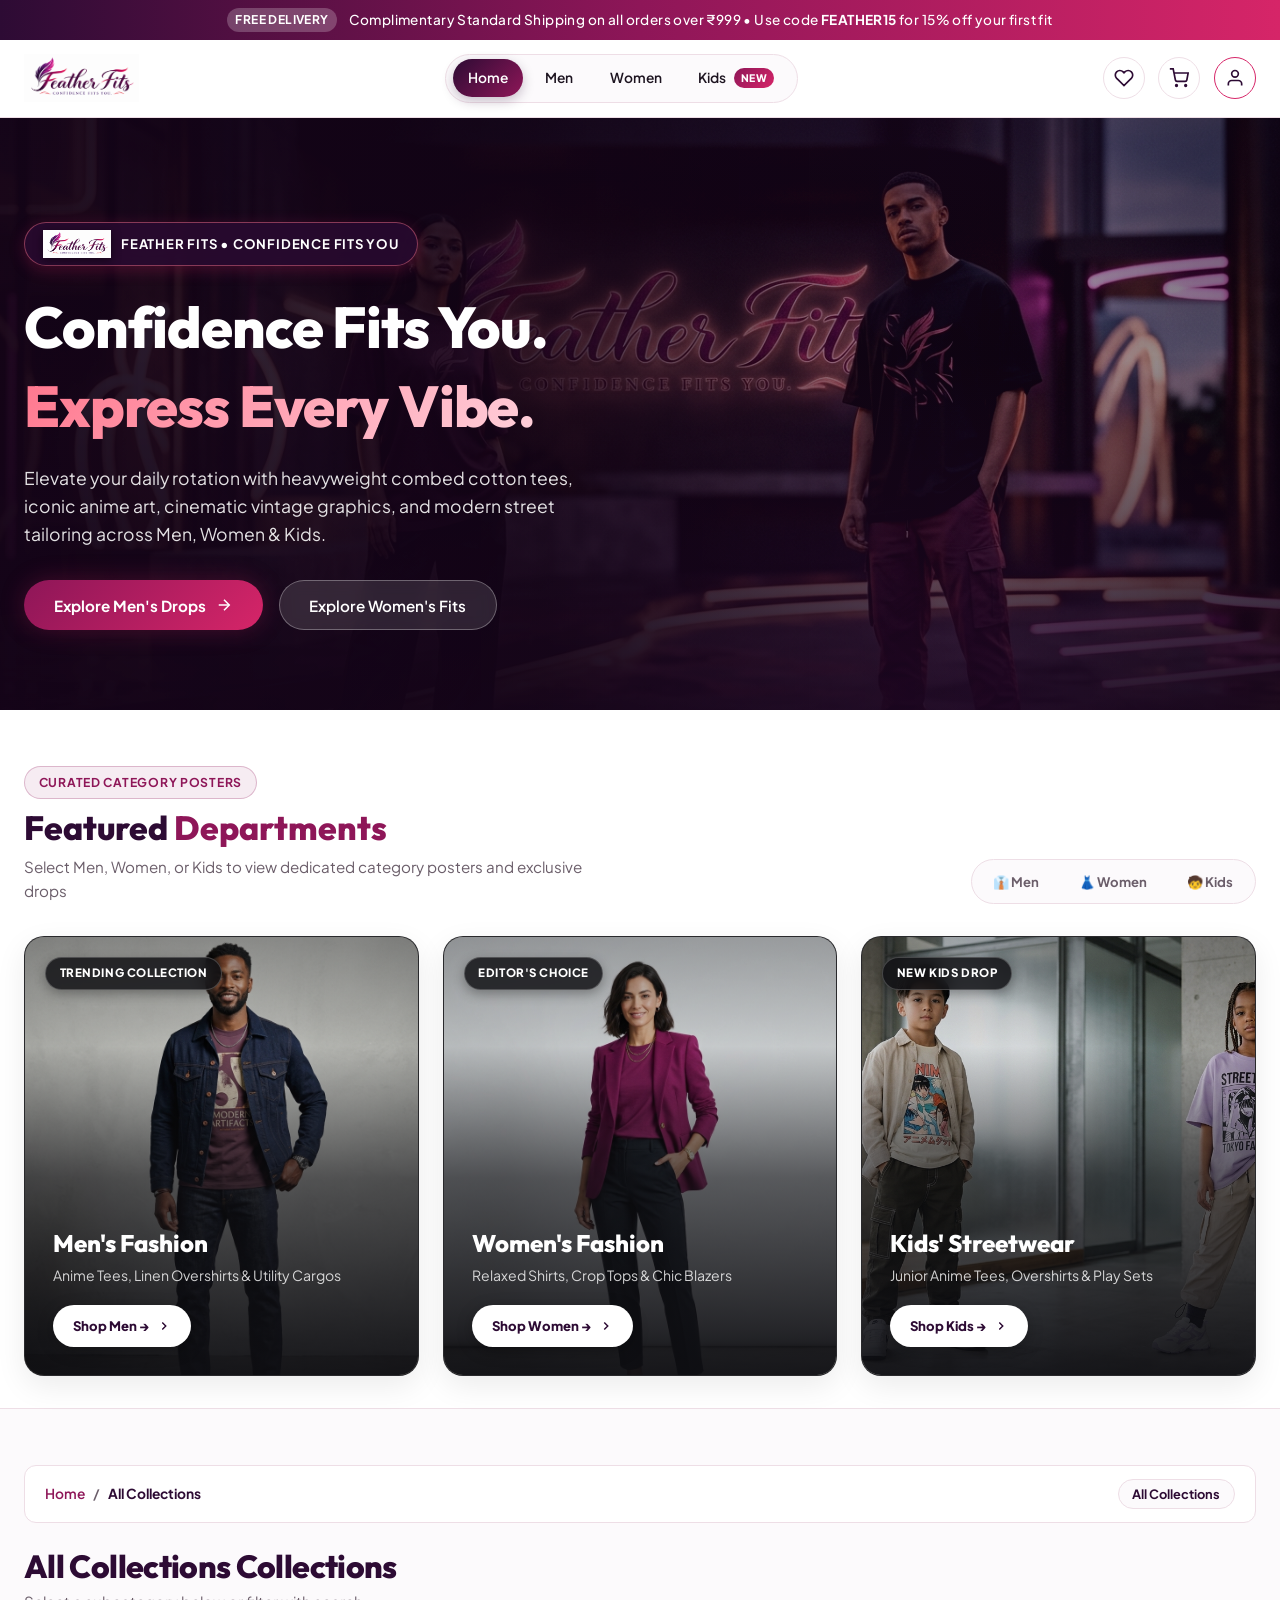
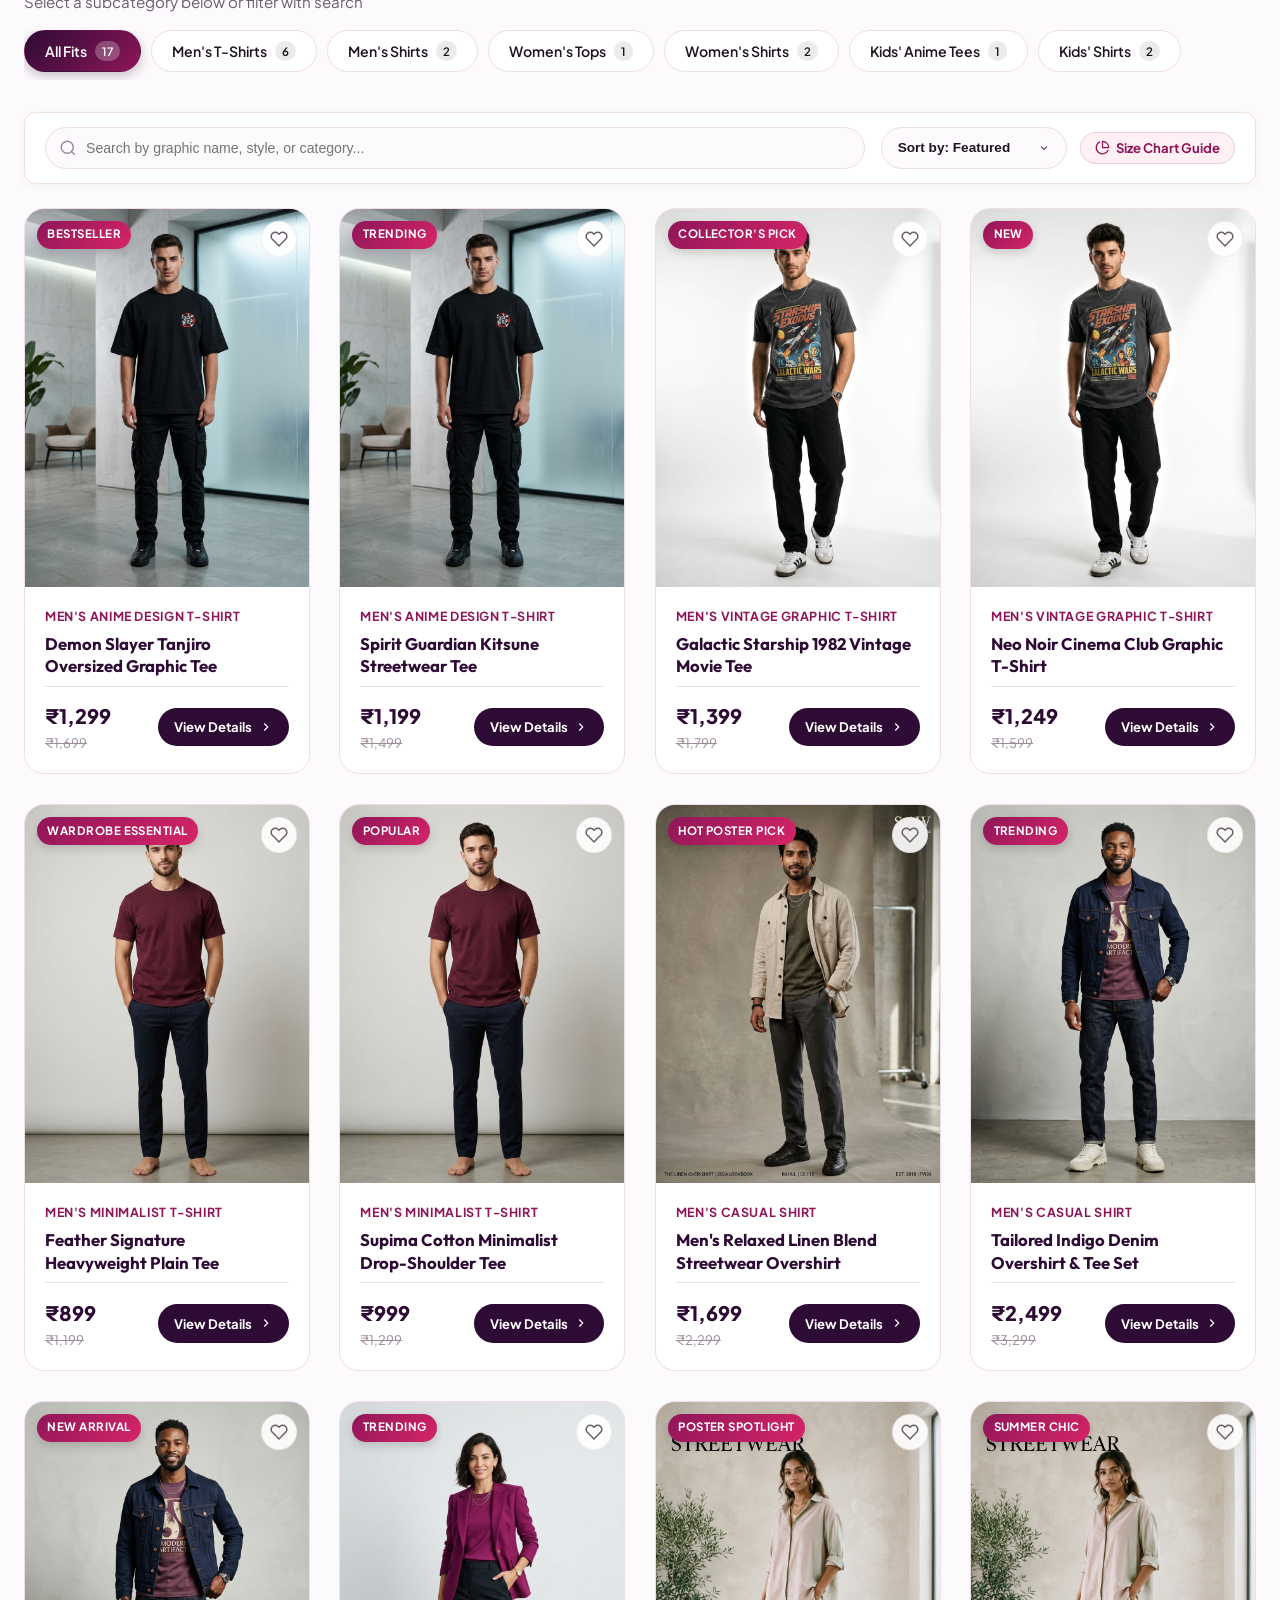
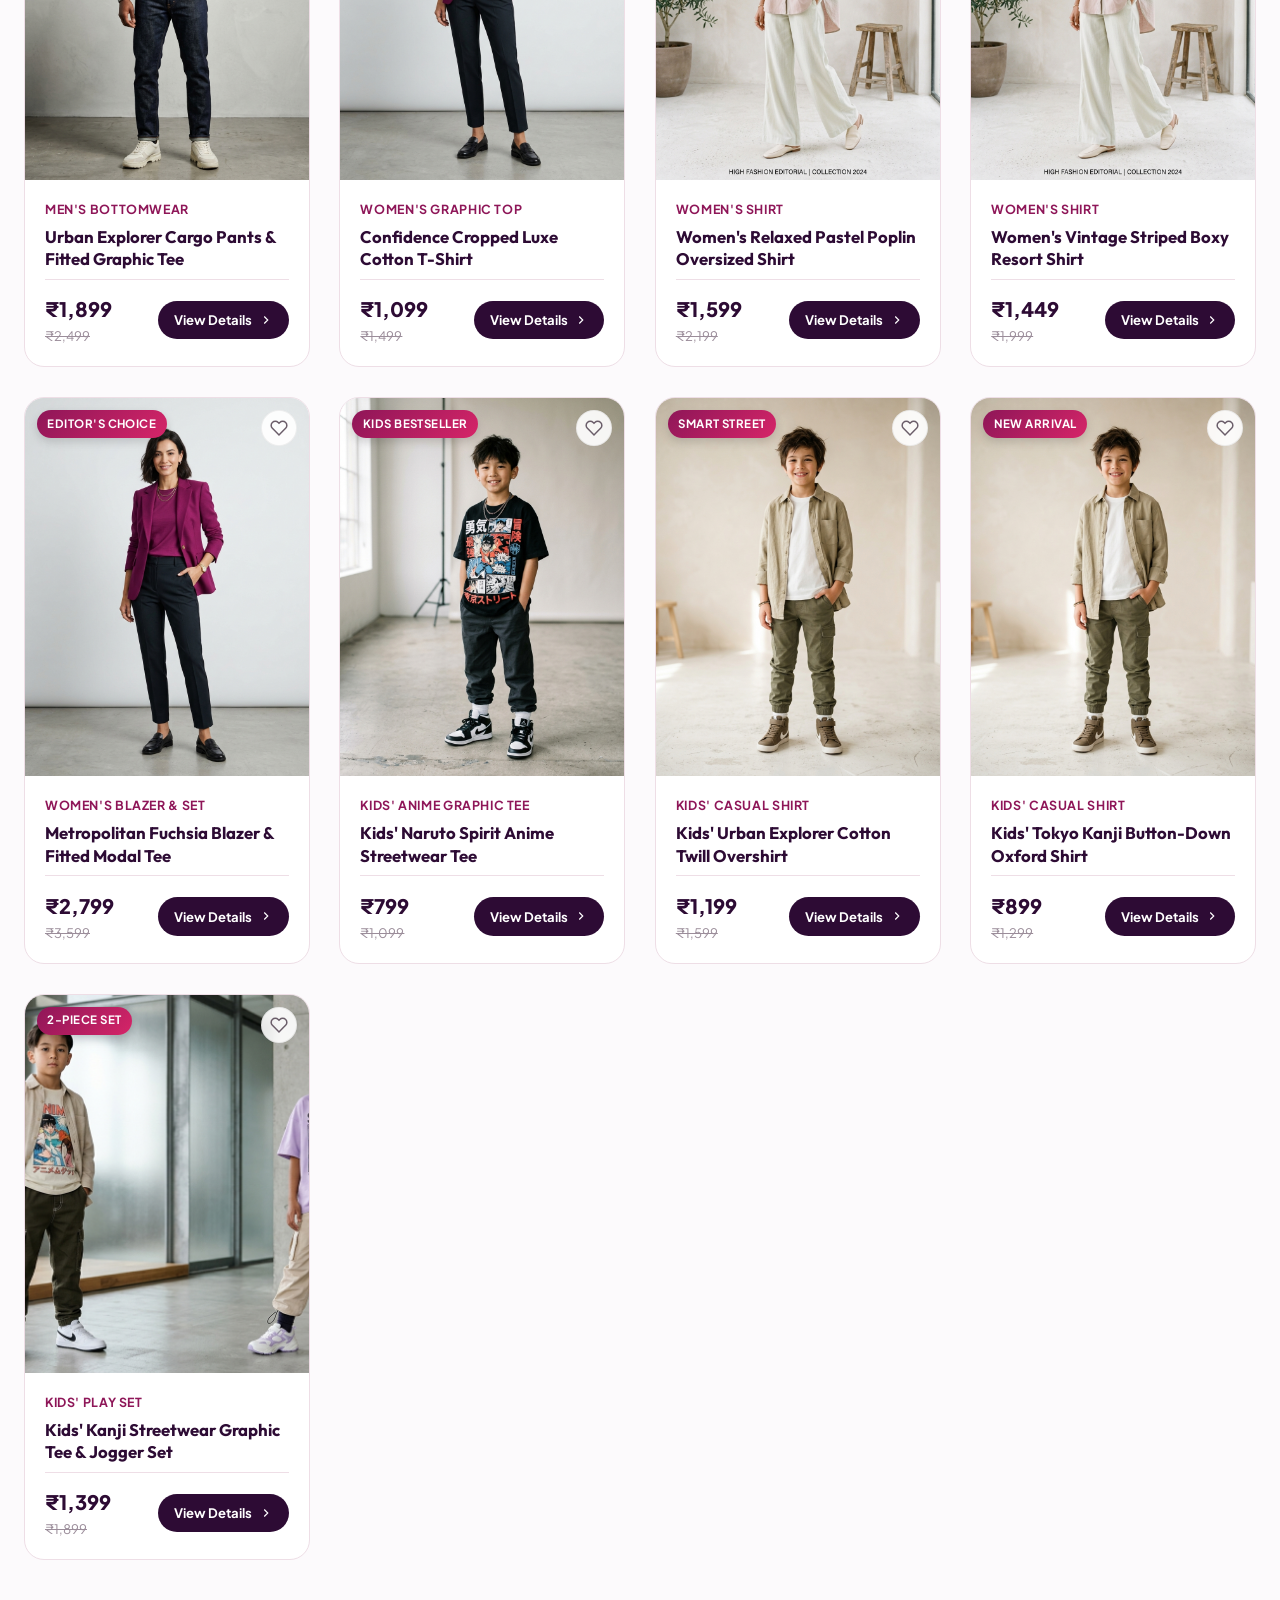
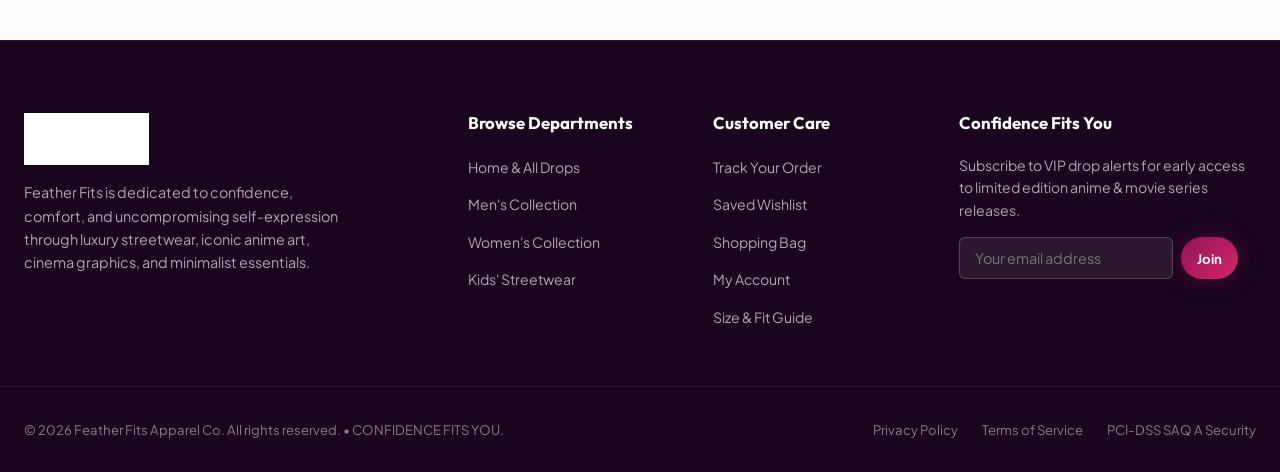
==== commit 88175a1c: "Remove trust badges bar from index.html" ====
--- a/index.html
+++ b/index.html
@@ -213,64 +213,7 @@
     </div>
   </section>
 
-  <!-- Trust Badges Bar -->
-  <section class="trust-bar" aria-label="Brand Guarantees">
-    <div class="trust-container">
-      
-      <div class="trust-item">
-        <div class="trust-icon">
-          <svg width="22" height="22" viewBox="0 0 24 24" fill="none" stroke="currentColor" stroke-width="2">
-            <rect x="1" y="3" width="15" height="13"></rect>
-            <polygon points="16 8 20 8 23 11 23 16 16 16 16 8"></polygon>
-            <circle cx="5.5" cy="18.5" r="2.5"></circle>
-            <circle cx="18.5" cy="18.5" r="2.5"></circle>
-          </svg>
-        </div>
-        <div class="trust-text">
-          <h4>Free Express Shipping</h4>
-          <p>On all domestic orders over ₹999</p>
-        </div>
-      </div>
-
-      <div class="trust-item">
-        <div class="trust-icon">
-          <svg width="22" height="22" viewBox="0 0 24 24" fill="none" stroke="currentColor" stroke-width="2">
-            <path d="M12 22s8-4 8-10V5l-8-3-8 3v7c0 6 8 10 8 10z"></path>
-          </svg>
-        </div>
-        <div class="trust-text">
-          <h4>256-Bit Secure Checkout</h4>
-          <p>PCI-DSS SAQ A Zero-Card-Touch</p>
-        </div>
-      </div>
-
-      <div class="trust-item">
-        <div class="trust-icon">
-          <svg width="22" height="22" viewBox="0 0 24 24" fill="none" stroke="currentColor" stroke-width="2">
-            <polyline points="20 6 9 17 4 12"></polyline>
-          </svg>
-        </div>
-        <div class="trust-text">
-          <h4>100% Combed Heavy Cotton</h4>
-          <p>Pre-shrunk 240 GSM durable fabric</p>
-        </div>
-      </div>
-
-      <div class="trust-item">
-        <div class="trust-icon">
-          <svg width="22" height="22" viewBox="0 0 24 24" fill="none" stroke="currentColor" stroke-width="2">
-            <circle cx="12" cy="12" r="10"></circle>
-            <polyline points="12 6 12 12 16 14"></polyline>
-          </svg>
-        </div>
-        <div class="trust-text">
-          <h4>Real-Time Order Tracking</h4>
-          <p>Live progress from cut to doorstep</p>
-        </div>
-      </div>
-
-    </div>
-  </section>
+  
 
   <!-- Product Catalog Section -->
   <main class="category-section" id="catalog-section">
--- a/css/style.css
+++ b/css/style.css
@@ -4335,125 +4335,494 @@
 /* ==========================================================================
    DEDICATED ACCOUNT PAGE & MINI DASHBOARD STYLES
    ========================================================================== */
+/* ==========================================================================
+   DEDICATED ACCOUNT PAGE, USER AUTH PORTAL & DASHBOARD STYLES
+   ========================================================================== */
 .account-page-body {
   background: var(--color-bg);
   min-height: 100vh;
 }
 
 .account-page-main {
-  max-width: 1320px;
-  margin: 2rem auto 4rem auto;
+  max-width: 1360px;
+  margin: 1.75rem auto 4rem auto;
   padding: 0 1.5rem;
 }
 
-.account-dashboard-wrapper {
+/* -------------------------------------------------------------
+   AUTH PORTAL (LOGIN / REGISTER DEDICATED VIEW)
+   ------------------------------------------------------------- */
+.account-auth-container {
+  display: grid;
+  grid-template-columns: 1fr 1.25fr;
+  max-width: 980px;
+  margin: 2rem auto;
+  background: var(--color-surface);
+  border: 1.5px solid var(--color-border);
+  border-radius: var(--radius-lg);
+  overflow: hidden;
+  box-shadow: 0 16px 45px rgba(45, 11, 52, 0.12);
+  animation: fadeIn 0.3s ease;
+}
+
+.auth-visual-side {
+  background: linear-gradient(145deg, #18031d 0%, #2f0b37 50%, #58124c 100%);
+  padding: 3rem 2.5rem;
+  color: #FFFFFF;
   display: flex;
   flex-direction: column;
-  gap: 1.75rem;
-}
-
-/* Hero Profile Banner */
-.dashboard-hero-banner {
-  background: linear-gradient(135deg, #18031d 0%, #2f0b37 45%, #58124c 100%);
-  border-radius: var(--radius-lg);
-  padding: 2rem 2.5rem;
-  color: #FFFFFF;
-  display: flex;
   justify-content: space-between;
-  align-items: center;
-  flex-wrap: wrap;
-  gap: 1.5rem;
-  box-shadow: 0 15px 35px rgba(29, 7, 34, 0.25);
-  border: 1px solid rgba(255, 255, 255, 0.1);
   position: relative;
   overflow: hidden;
 }
 
-.dashboard-hero-banner::after {
+.auth-visual-side::after {
   content: "";
   position: absolute;
-  top: -50%;
+  bottom: -20%;
   right: -20%;
-  width: 400px;
-  height: 400px;
-  background: radial-gradient(circle, rgba(214, 37, 104, 0.25) 0%, transparent 70%);
+  width: 320px;
+  height: 320px;
+  background: radial-gradient(circle, rgba(214, 37, 104, 0.3) 0%, transparent 70%);
   pointer-events: none;
 }
 
-.dashboard-hero-left {
-  display: flex;
-  align-items: center;
-  gap: 1.5rem;
+.auth-visual-header .auth-brand-logo {
+  height: 48px;
+  filter: brightness(0) invert(1);
+  margin-bottom: 2rem;
+}
+
+.auth-visual-title {
+  font-size: 2rem;
+  font-weight: 800;
+  line-height: 1.2;
+  color: #FFFFFF;
+  margin-bottom: 0.75rem;
+}
+
+.auth-visual-title span {
+  background: linear-gradient(135deg, #FF758C, #FFD700);
+  -webkit-background-clip: text;
+  -webkit-text-fill-color: transparent;
+}
+
+.auth-visual-subtitle {
+  font-size: 0.95rem;
+  color: #E6D8E4;
+  line-height: 1.6;
+  margin-bottom: 2rem;
+}
+
+.auth-perks-list {
+  display: flex;
+  flex-direction: column;
+  gap: 1.25rem;
+  position: relative;
   z-index: 1;
 }
 
-.dashboard-avatar-circle {
-  width: 68px;
-  height: 68px;
+.auth-perk-item {
+  display: flex;
+  align-items: flex-start;
+  gap: 0.9rem;
+}
+
+.auth-perk-icon {
+  width: 36px;
+  height: 36px;
+  border-radius: 50%;
+  background: rgba(255, 255, 255, 0.12);
+  border: 1px solid rgba(255, 255, 255, 0.2);
+  display: flex;
+  align-items: center;
+  justify-content: center;
+  font-size: 1.1rem;
+  flex-shrink: 0;
+}
+
+.auth-perk-text strong {
+  display: block;
+  font-size: 0.9rem;
+  color: #FFFFFF;
+}
+
+.auth-perk-text span {
+  font-size: 0.78rem;
+  color: #CDBECD;
+}
+
+.auth-form-side {
+  padding: 2.75rem 3rem;
+  display: flex;
+  flex-direction: column;
+  justify-content: center;
+}
+
+.auth-tabs-toggle {
+  display: flex;
+  background: var(--color-bg);
+  border: 1.5px solid var(--color-border);
+  border-radius: var(--radius-full);
+  padding: 0.3rem;
+  margin-bottom: 1.75rem;
+}
+
+.auth-tab-pill {
+  flex: 1;
+  text-align: center;
+  padding: 0.65rem 1rem;
+  font-size: 0.88rem;
+  font-weight: 700;
+  border-radius: var(--radius-full);
+  color: var(--color-text-muted);
+  cursor: pointer;
+  transition: all 0.2s ease;
+  border: none;
+  background: transparent;
+}
+
+.auth-tab-pill.active {
+  background: var(--color-secondary);
+  color: #FFFFFF;
+  box-shadow: 0 4px 12px rgba(142, 22, 88, 0.3);
+}
+
+.auth-demo-accounts-box {
+  background: #FFF9FC;
+  border: 1.5px dashed var(--color-accent);
+  border-radius: var(--radius-md);
+  padding: 1rem 1.25rem;
+  margin-bottom: 1.5rem;
+}
+
+.auth-demo-accounts-title {
+  font-size: 0.78rem;
+  font-weight: 800;
+  color: var(--color-secondary);
+  text-transform: uppercase;
+  letter-spacing: 0.06em;
+  margin-bottom: 0.65rem;
+  display: flex;
+  align-items: center;
+  gap: 0.4rem;
+}
+
+.auth-demo-chips {
+  display: flex;
+  gap: 0.6rem;
+  flex-wrap: wrap;
+}
+
+.auth-demo-chip {
+  background: #FFFFFF;
+  border: 1px solid var(--color-border);
+  padding: 0.45rem 0.85rem;
+  border-radius: var(--radius-full);
+  font-size: 0.8rem;
+  font-weight: 700;
+  color: var(--color-primary);
+  cursor: pointer;
+  display: inline-flex;
+  align-items: center;
+  gap: 0.4rem;
+  transition: var(--transition-fast);
+}
+
+.auth-demo-chip:hover {
+  border-color: var(--color-secondary);
+  background: var(--color-surface-hover);
+  transform: translateY(-1px);
+}
+
+.auth-form-group {
+  margin-bottom: 1.15rem;
+}
+
+.auth-form-label {
+  display: block;
+  font-size: 0.82rem;
+  font-weight: 700;
+  color: var(--color-primary);
+  margin-bottom: 0.4rem;
+}
+
+.auth-form-input {
+  width: 100%;
+  height: 48px;
+  padding: 0 1rem;
+  border: 1.5px solid var(--color-border);
+  border-radius: var(--radius-md);
+  font-size: 0.92rem;
+  font-family: inherit;
+  color: var(--color-text-main);
+  background: var(--color-surface);
+  transition: border-color 0.2s, box-shadow 0.2s;
+}
+
+.auth-form-input:focus {
+  outline: none;
+  border-color: var(--color-secondary);
+  box-shadow: 0 0 0 3px rgba(142, 22, 88, 0.12);
+}
+
+.auth-submit-btn {
+  width: 100%;
+  height: 50px;
+  background: linear-gradient(135deg, var(--color-secondary), var(--color-accent));
+  color: #FFFFFF;
+  font-weight: 800;
+  font-size: 0.95rem;
+  border-radius: var(--radius-md);
+  border: none;
+  cursor: pointer;
+  display: flex;
+  align-items: center;
+  justify-content: center;
+  gap: 0.5rem;
+  box-shadow: 0 8px 24px rgba(214, 37, 104, 0.3);
+  transition: transform 0.2s, box-shadow 0.2s;
+  margin-top: 0.5rem;
+}
+
+.auth-submit-btn:hover {
+  transform: translateY(-2px);
+  box-shadow: 0 12px 28px rgba(214, 37, 104, 0.4);
+}
+
+/* -------------------------------------------------------------
+   LOGGED IN: DEDICATED EXECUTIVE DASHBOARD LAYOUT (SIDEBAR + CONTENT)
+   ------------------------------------------------------------- */
+.dash-app-layout {
+  display: grid;
+  grid-template-columns: 290px 1fr;
+  gap: 2rem;
+  align-items: start;
+}
+
+/* Sidebar */
+.dash-sidebar {
+  position: sticky;
+  top: 90px;
+  background: var(--color-surface);
+  border: 1.5px solid var(--color-border);
+  border-radius: var(--radius-lg);
+  padding: 1.5rem 1.15rem;
+  box-shadow: 0 8px 25px rgba(45, 11, 52, 0.05);
+  display: flex;
+  flex-direction: column;
+  gap: 1.35rem;
+}
+
+.dash-user-card {
+  background: linear-gradient(135deg, #2D0B34 0%, #58124C 100%);
+  border-radius: var(--radius-md);
+  padding: 1.25rem 1rem;
+  color: #FFFFFF;
+  display: flex;
+  align-items: center;
+  gap: 0.9rem;
+  box-shadow: 0 8px 20px rgba(45, 11, 52, 0.2);
+  position: relative;
+  overflow: hidden;
+}
+
+.dash-user-card::after {
+  content: "";
+  position: absolute;
+  top: -40%;
+  right: -30%;
+  width: 140px;
+  height: 140px;
+  background: radial-gradient(circle, rgba(214, 37, 104, 0.4) 0%, transparent 70%);
+  pointer-events: none;
+}
+
+.dash-avatar-ring {
+  width: 52px;
+  height: 52px;
   border-radius: 50%;
   background: linear-gradient(135deg, var(--color-secondary), var(--color-accent));
   color: #FFFFFF;
+  font-size: 1.25rem;
+  font-weight: 800;
+  display: flex;
+  align-items: center;
+  justify-content: center;
+  border: 2px solid rgba(255, 255, 255, 0.5);
+  box-shadow: 0 4px 14px rgba(214, 37, 104, 0.4);
+  flex-shrink: 0;
+  position: relative;
+  z-index: 1;
+}
+
+.dash-user-meta {
+  flex: 1;
+  min-width: 0;
+  position: relative;
+  z-index: 1;
+}
+
+.dash-user-name {
+  font-size: 1.05rem;
+  font-weight: 800;
+  color: #FFFFFF;
+  white-space: nowrap;
+  overflow: hidden;
+  text-overflow: ellipsis;
+  line-height: 1.2;
+}
+
+.dash-vip-tag {
+  display: inline-block;
+  font-size: 0.68rem;
+  font-weight: 800;
+  padding: 0.15rem 0.5rem;
+  border-radius: 9999px;
+  background: rgba(255, 215, 0, 0.22);
+  border: 1px solid rgba(255, 215, 0, 0.45);
+  color: #FFD700;
+  text-transform: uppercase;
+  margin-top: 0.25rem;
+}
+
+.dash-user-coins-pill {
+  font-size: 0.74rem;
+  color: #FCE7F3;
+  margin-top: 0.25rem;
+  display: flex;
+  align-items: center;
+  gap: 0.3rem;
+}
+
+/* Sidebar Navigation */
+.dash-nav-menu {
+  display: flex;
+  flex-direction: column;
+  gap: 0.35rem;
+}
+
+.dash-nav-item {
+  display: flex;
+  align-items: center;
+  justify-content: space-between;
+  padding: 0.8rem 1rem;
+  border-radius: var(--radius-md);
+  font-size: 0.88rem;
+  font-weight: 700;
+  color: var(--color-text-muted);
+  border: none;
+  background: transparent;
+  cursor: pointer;
+  transition: all 0.2s ease;
+  width: 100%;
+  text-align: left;
+}
+
+.dash-nav-item:hover {
+  background: var(--color-surface-hover);
+  color: var(--color-primary);
+  transform: translateX(3px);
+}
+
+.dash-nav-item.active {
+  background: linear-gradient(135deg, var(--color-primary), var(--color-secondary));
+  color: #FFFFFF;
+  box-shadow: 0 6px 18px rgba(142, 22, 88, 0.22);
+}
+
+.dash-nav-item-left {
+  display: flex;
+  align-items: center;
+  gap: 0.75rem;
+}
+
+.dash-nav-item-icon {
+  font-size: 1.15rem;
+  display: inline-flex;
+}
+
+.dash-nav-badge {
+  font-size: 0.72rem;
+  font-weight: 800;
+  padding: 0.15rem 0.55rem;
+  border-radius: 9999px;
+  background: var(--color-bg);
+  border: 1px solid var(--color-border);
+  color: var(--color-secondary);
+}
+
+.dash-nav-item.active .dash-nav-badge {
+  background: rgba(255, 255, 255, 0.25);
+  border-color: rgba(255, 255, 255, 0.35);
+  color: #FFFFFF;
+}
+
+.dash-sidebar-footer {
+  border-top: 1px solid var(--color-border);
+  padding-top: 1rem;
+}
+
+.dash-signout-btn {
+  width: 100%;
+  padding: 0.75rem 1rem;
+  border-radius: var(--radius-md);
+  border: 1.5px solid #FEE2E2;
+  background: #FFF5F5;
+  color: #DC2626;
+  font-size: 0.85rem;
+  font-weight: 700;
+  display: flex;
+  align-items: center;
+  justify-content: center;
+  gap: 0.5rem;
+  cursor: pointer;
+  transition: all 0.2s ease;
+}
+
+.dash-signout-btn:hover {
+  background: #FEE2E2;
+  border-color: #FCA5A5;
+}
+
+/* Right Main Content */
+.dash-main-content {
+  display: flex;
+  flex-direction: column;
+  gap: 1.75rem;
+}
+
+/* Header Top Bar */
+.dash-header-bar {
+  background: var(--color-surface);
+  border: 1.5px solid var(--color-border);
+  border-radius: var(--radius-lg);
+  padding: 1.5rem 2rem;
+  box-shadow: 0 4px 18px rgba(0, 0, 0, 0.03);
+  display: flex;
+  justify-content: space-between;
+  align-items: center;
+  flex-wrap: wrap;
+  gap: 1.25rem;
+}
+
+.dash-header-title {
   font-size: 1.6rem;
   font-weight: 800;
-  display: flex;
-  align-items: center;
-  justify-content: center;
-  box-shadow: 0 4px 20px rgba(214, 37, 104, 0.5);
-  border: 2.5px solid rgba(255, 255, 255, 0.4);
-  flex-shrink: 0;
-}
-
-.dashboard-name-row {
-  display: flex;
-  align-items: center;
-  gap: 0.85rem;
-  flex-wrap: wrap;
-}
-
-.dashboard-name-row h1 {
-  font-size: 1.75rem;
-  font-weight: 800;
-  color: #FFFFFF;
+  color: var(--color-primary);
   line-height: 1.2;
 }
 
-.dashboard-vip-pill {
-  font-size: 0.74rem;
-  font-weight: 800;
-  padding: 0.3rem 0.75rem;
-  border-radius: 9999px;
-  background: rgba(255, 215, 0, 0.2);
-  border: 1px solid rgba(255, 215, 0, 0.45);
-  color: #FFD700;
-  letter-spacing: 0.05em;
-  text-transform: uppercase;
-}
-
-.dashboard-email-row {
+.dash-header-subtitle {
   font-size: 0.88rem;
-  color: rgba(255, 255, 255, 0.8);
-  margin-top: 0.35rem;
-}
-
-.dashboard-hero-actions {
-  z-index: 1;
-}
-
-.dashboard-signout-btn {
-  background: rgba(255, 255, 255, 0.12);
-  border: 1px solid rgba(255, 255, 255, 0.25);
-  color: #FFFFFF;
-  font-size: 0.85rem;
-  font-weight: 700;
-  padding: 0.6rem 1.25rem;
-  border-radius: 9999px;
-  cursor: pointer;
-  transition: var(--transition-fast);
-}
-
-.dashboard-signout-btn:hover {
-  background: rgba(255, 255, 255, 0.24);
-  border-color: #FFFFFF;
+  color: var(--color-text-muted);
+  margin-top: 0.25rem;
+}
+
+.dash-header-actions {
+  display: flex;
+  align-items: center;
+  gap: 0.75rem;
 }
 
 /* 4 Executive KPI Cards */
@@ -4546,53 +4915,96 @@
   text-overflow: ellipsis;
 }
 
-/* Dashboard Main Content Card */
+/* Spotlight Live Order Banner */
+.dash-spotlight-box {
+  background: linear-gradient(135deg, #FFFFFF 0%, #FAF5F8 100%);
+  border: 1.5px solid var(--color-border);
+  border-left: 5px solid var(--color-secondary);
+  border-radius: var(--radius-lg);
+  padding: 1.75rem;
+  box-shadow: 0 6px 20px rgba(0, 0, 0, 0.04);
+}
+
+.dash-spotlight-top {
+  display: flex;
+  justify-content: space-between;
+  align-items: center;
+  flex-wrap: wrap;
+  gap: 1rem;
+  margin-bottom: 1.25rem;
+}
+
+.dash-spotlight-badge {
+  display: inline-flex;
+  align-items: center;
+  gap: 0.4rem;
+  font-size: 0.75rem;
+  font-weight: 800;
+  color: var(--color-secondary);
+  background: rgba(142, 22, 88, 0.08);
+  padding: 0.3rem 0.75rem;
+  border-radius: 9999px;
+  text-transform: uppercase;
+}
+
+/* Quick Actions 4 Grid */
+.dash-quick-grid {
+  display: grid;
+  grid-template-columns: repeat(auto-fit, minmax(220px, 1fr));
+  gap: 1.25rem;
+}
+
+.dash-quick-card {
+  background: var(--color-surface);
+  border: 1.5px solid var(--color-border);
+  border-radius: var(--radius-md);
+  padding: 1.35rem;
+  cursor: pointer;
+  transition: all 0.25s ease;
+  display: flex;
+  flex-direction: column;
+  gap: 0.65rem;
+}
+
+.dash-quick-card:hover {
+  transform: translateY(-3px);
+  border-color: var(--color-secondary);
+  box-shadow: 0 8px 24px rgba(142, 22, 88, 0.08);
+}
+
+.dash-quick-icon {
+  font-size: 1.8rem;
+}
+
+.dash-quick-title {
+  font-size: 1rem;
+  font-weight: 800;
+  color: var(--color-primary);
+}
+
+.dash-quick-desc {
+  font-size: 0.82rem;
+  color: var(--color-text-muted);
+  line-height: 1.45;
+}
+
+.dash-quick-cta {
+  font-size: 0.82rem;
+  font-weight: 800;
+  color: var(--color-secondary);
+  display: inline-flex;
+  align-items: center;
+  gap: 0.3rem;
+  margin-top: auto;
+}
+
+/* Main Dashboard Panel Box */
 .dashboard-main-card {
   background: var(--color-surface);
-  border: 1px solid var(--color-border);
+  border: 1.5px solid var(--color-border);
   border-radius: var(--radius-lg);
   overflow: hidden;
   box-shadow: 0 8px 30px rgba(0, 0, 0, 0.04);
-}
-
-.dashboard-tabs-bar {
-  display: flex;
-  background: var(--color-bg);
-  border-bottom: 1.5px solid var(--color-border);
-  padding: 0 1.5rem;
-  overflow-x: auto;
-  scrollbar-width: none;
-  gap: 0.5rem;
-}
-
-.dashboard-tabs-bar::-webkit-scrollbar {
-  display: none;
-}
-
-.dash-tab-btn {
-  padding: 1.15rem 1.35rem;
-  font-size: 0.9rem;
-  font-weight: 700;
-  color: var(--color-text-muted);
-  border: none;
-  background: transparent;
-  border-bottom: 3px solid transparent;
-  cursor: pointer;
-  white-space: nowrap;
-  display: inline-flex;
-  align-items: center;
-  gap: 0.5rem;
-  transition: var(--transition-fast);
-}
-
-.dash-tab-btn:hover {
-  color: var(--color-primary);
-}
-
-.dash-tab-btn.active {
-  color: var(--color-secondary);
-  border-bottom-color: var(--color-secondary);
-  background: rgba(142, 22, 88, 0.04);
 }
 
 .dashboard-tab-panel {
@@ -4723,34 +5135,132 @@
   animation: fadeIn 0.25s ease;
 }
 
-/* Tablet & Mobile Responsiveness for Mini Dashboard */
+/* Wishlist Direct Grid in Dashboard */
+.dash-wishlist-grid {
+  display: grid;
+  grid-template-columns: repeat(auto-fill, minmax(230px, 1fr));
+  gap: 1.5rem;
+}
+
+.dash-wishlist-card {
+  background: var(--color-surface);
+  border: 1px solid var(--color-border);
+  border-radius: var(--radius-md);
+  overflow: hidden;
+  display: flex;
+  flex-direction: column;
+  transition: transform 0.2s, box-shadow 0.2s;
+}
+
+.dash-wishlist-card:hover {
+  transform: translateY(-3px);
+  box-shadow: 0 8px 24px rgba(0,0,0,0.06);
+}
+
+.dash-wishlist-img-wrap {
+  position: relative;
+  height: 250px;
+  overflow: hidden;
+  background: #f5f5f5;
+}
+
+.dash-wishlist-img-wrap img {
+  width: 100%;
+  height: 100%;
+  object-fit: cover;
+  object-position: top center;
+}
+
+.dash-wishlist-remove-btn {
+  position: absolute;
+  top: 10px;
+  right: 10px;
+  width: 32px;
+  height: 32px;
+  border-radius: 50%;
+  background: rgba(255, 255, 255, 0.9);
+  display: flex;
+  align-items: center;
+  justify-content: center;
+  color: #EF4444;
+  cursor: pointer;
+  box-shadow: 0 2px 8px rgba(0,0,0,0.15);
+}
+
+.dash-wishlist-body {
+  padding: 1rem;
+  display: flex;
+  flex-direction: column;
+  flex: 1;
+}
+
+.dash-wishlist-title {
+  font-size: 0.92rem;
+  font-weight: 700;
+  color: var(--color-primary);
+  margin-bottom: 0.4rem;
+  display: -webkit-box;
+  -webkit-line-clamp: 2;
+  -webkit-box-orient: vertical;
+  overflow: hidden;
+}
+
+.dash-wishlist-price {
+  font-size: 1.05rem;
+  font-weight: 800;
+  color: var(--color-secondary);
+  margin-bottom: 0.85rem;
+}
+
+/* Profile Edit Form */
+.dash-profile-grid {
+  display: grid;
+  grid-template-columns: 1fr 1fr;
+  gap: 1.25rem;
+  margin-bottom: 1.5rem;
+}
+
+/* Tablet & Mobile Responsiveness */
 @media (max-width: 1024px) {
+  .dash-app-layout {
+    grid-template-columns: 1fr;
+  }
+  .dash-sidebar {
+    position: static;
+    top: auto;
+  }
+  .dash-nav-menu {
+    display: grid;
+    grid-template-columns: repeat(auto-fill, minmax(200px, 1fr));
+    gap: 0.5rem;
+  }
   .dashboard-kpi-grid {
     grid-template-columns: repeat(2, 1fr);
   }
 }
 
 @media (max-width: 768px) {
+  .account-auth-container {
+    grid-template-columns: 1fr;
+  }
+  .auth-visual-side {
+    padding: 2rem 1.5rem;
+  }
+  .auth-form-side {
+    padding: 2rem 1.5rem;
+  }
   .account-page-main {
     padding: 0 1rem;
     margin: 1.25rem auto 3rem auto;
   }
-  .dashboard-hero-banner {
-    padding: 1.5rem;
-  }
-  .dashboard-hero-left {
-    gap: 1rem;
-  }
-  .dashboard-avatar-circle {
-    width: 54px;
-    height: 54px;
-    font-size: 1.3rem;
-  }
-  .dashboard-name-row h1 {
-    font-size: 1.4rem;
+  .dash-header-bar {
+    padding: 1.25rem;
   }
   .dashboard-tab-panel {
     padding: 1.25rem;
+  }
+  .dash-profile-grid {
+    grid-template-columns: 1fr;
   }
 }
 
@@ -4758,14 +5268,32 @@
   .dashboard-kpi-grid {
     grid-template-columns: 1fr;
   }
-  .dash-tab-btn {
-    padding: 0.85rem 1rem;
-    font-size: 0.82rem;
-  }
-}
-
-
-
-
-
-
+/* Clean Dashboard Tab Navigation */
+.dash-tab-btn {
+  padding: 0.75rem 1.25rem;
+  font-size: 0.92rem;
+  font-weight: 700;
+  color: var(--color-text-muted);
+  border: none;
+  background: transparent;
+  border-bottom: 3px solid transparent;
+  cursor: pointer;
+  white-space: nowrap;
+  display: inline-flex;
+  align-items: center;
+  gap: 0.5rem;
+  transition: all 0.2s ease;
+  border-radius: var(--radius-sm) var(--radius-sm) 0 0;
+}
+
+.dash-tab-btn:hover {
+  color: var(--color-primary);
+  background: rgba(142, 22, 88, 0.04);
+}
+
+.dash-tab-btn.active {
+  color: var(--color-secondary);
+  border-bottom-color: var(--color-secondary);
+  background: rgba(142, 22, 88, 0.06);
+}
+
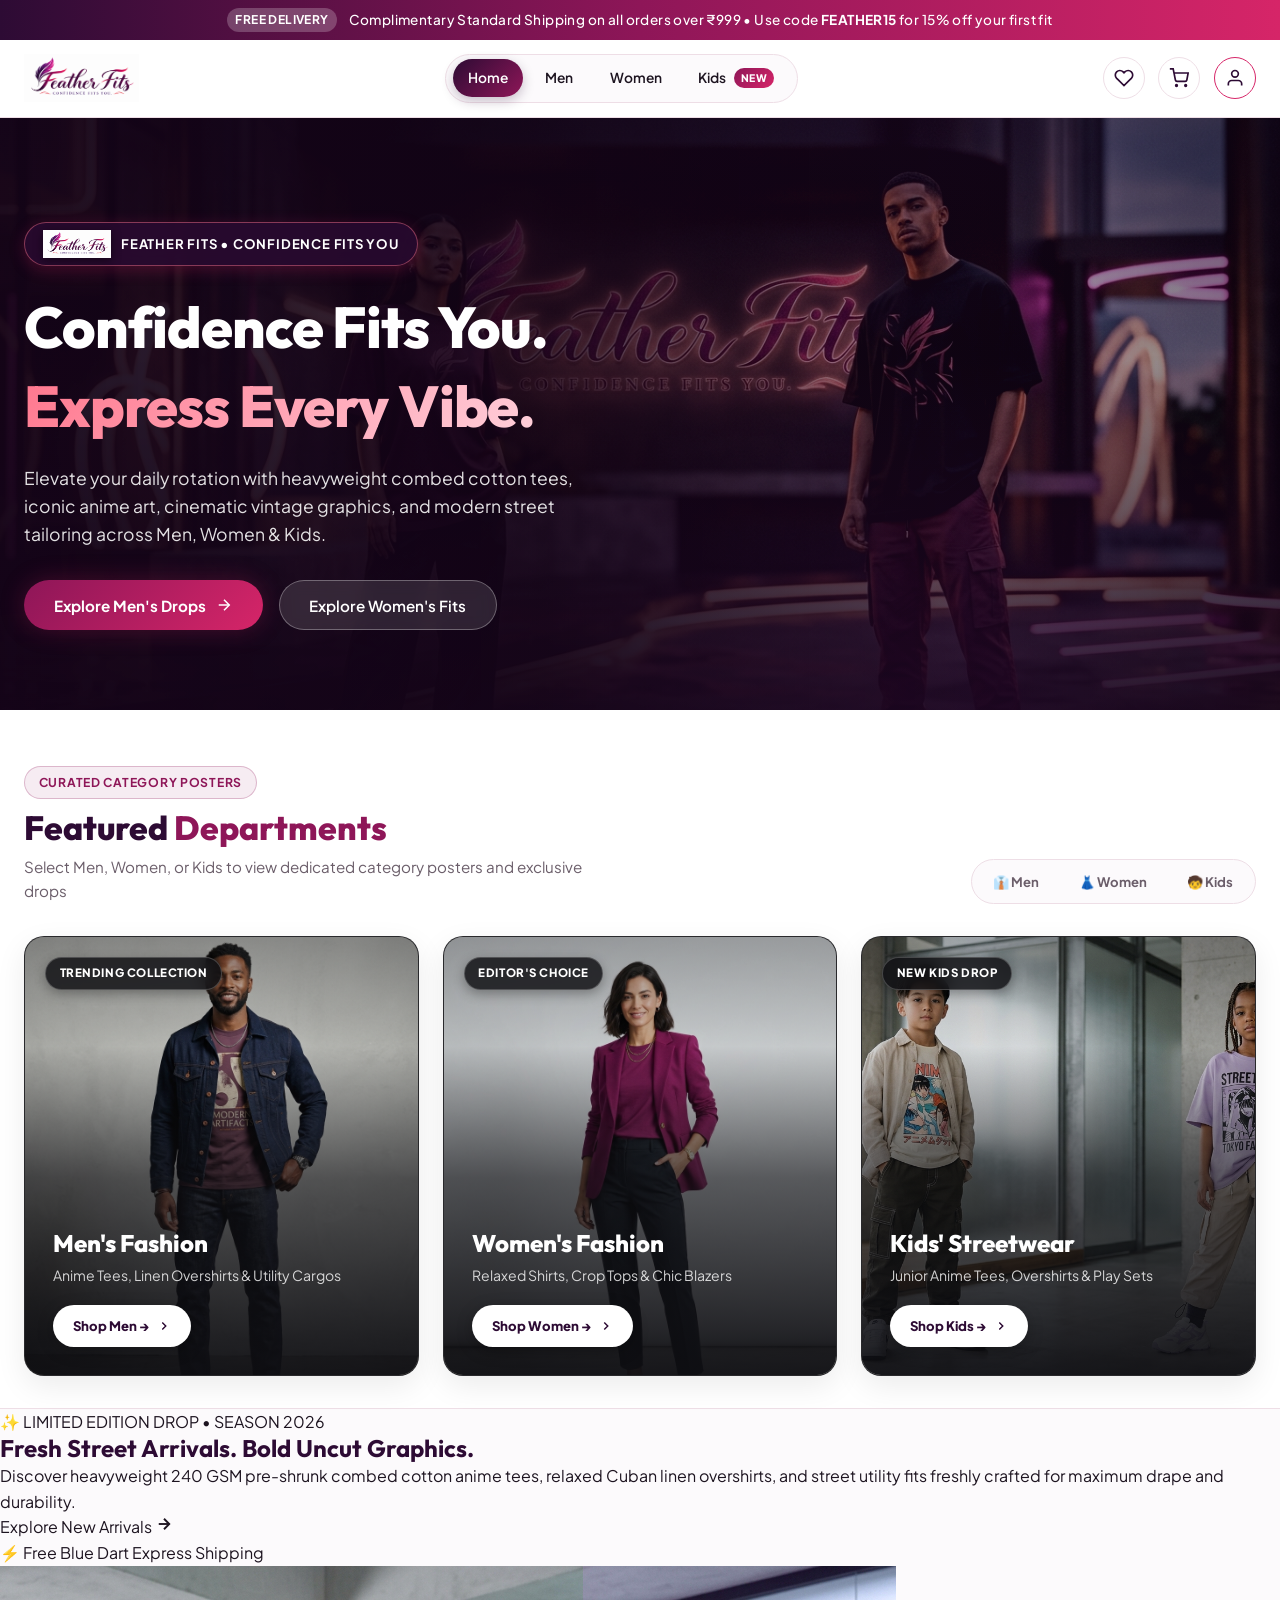
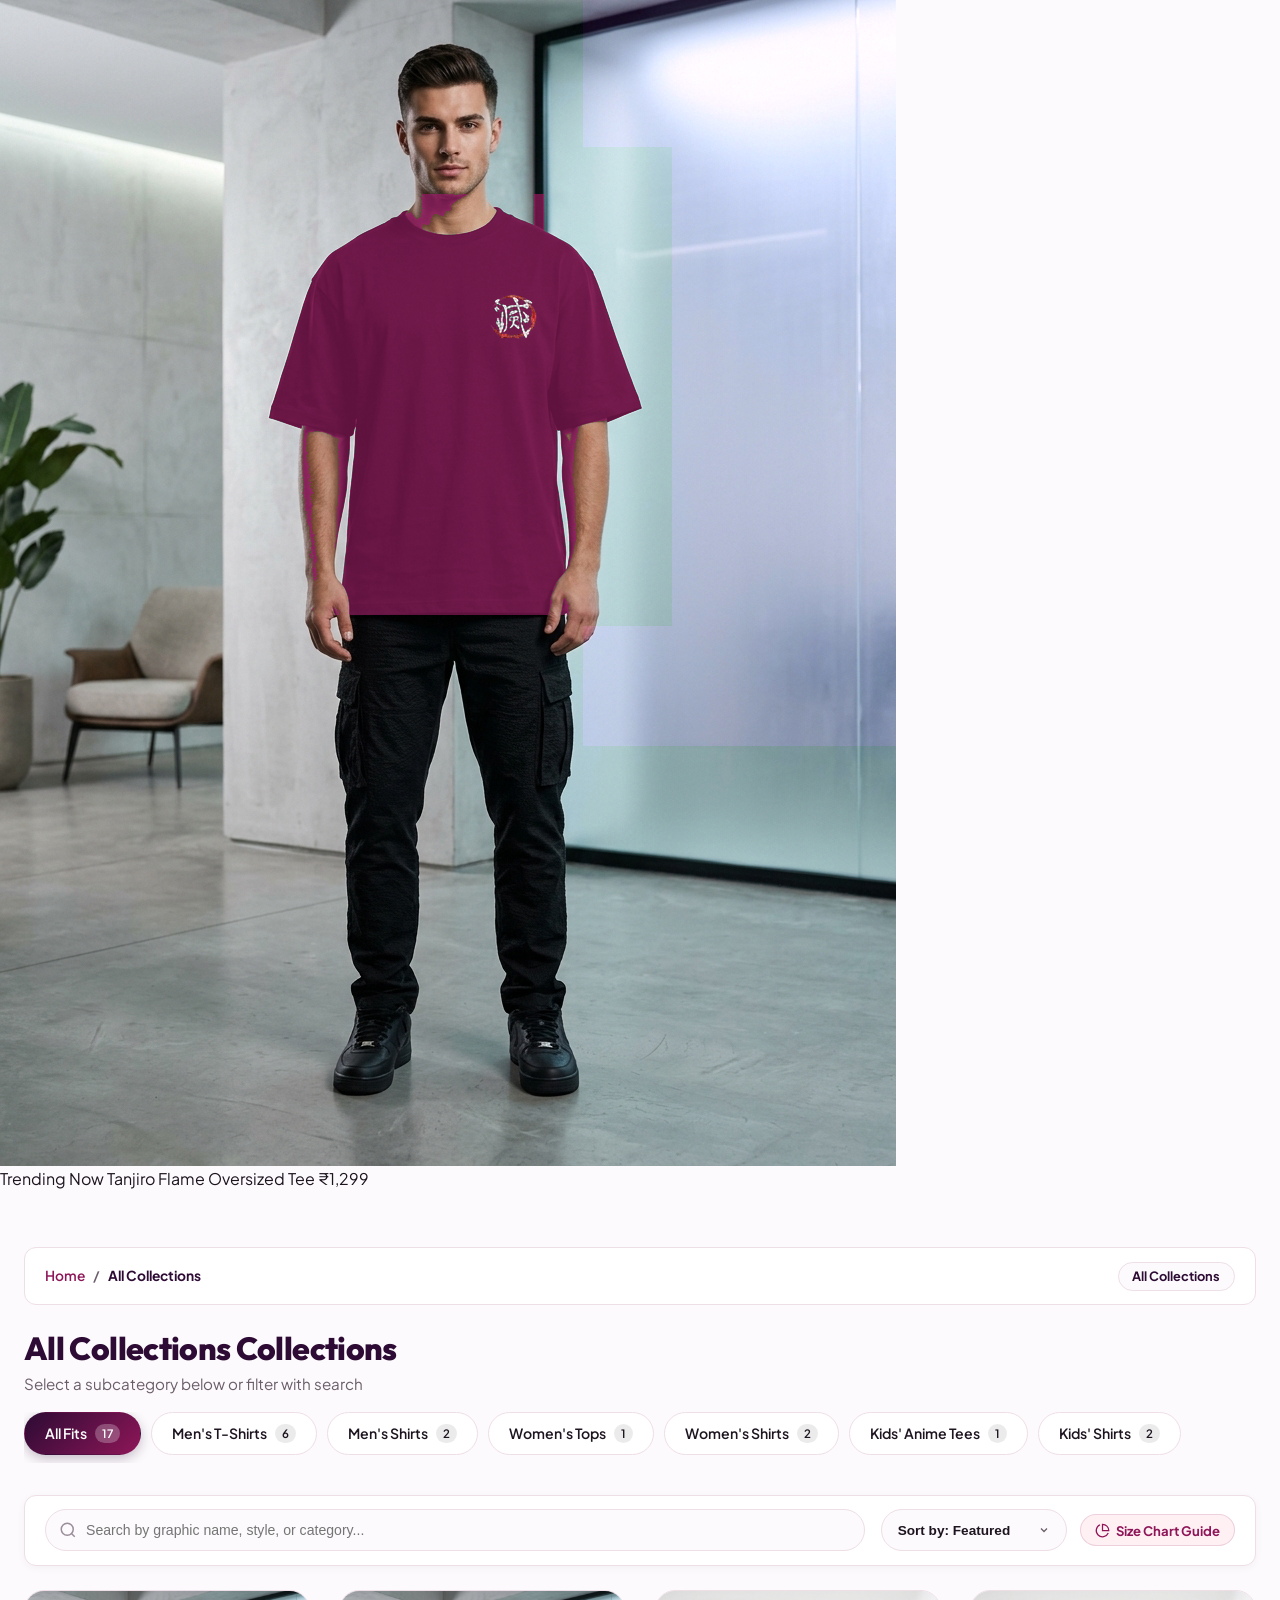
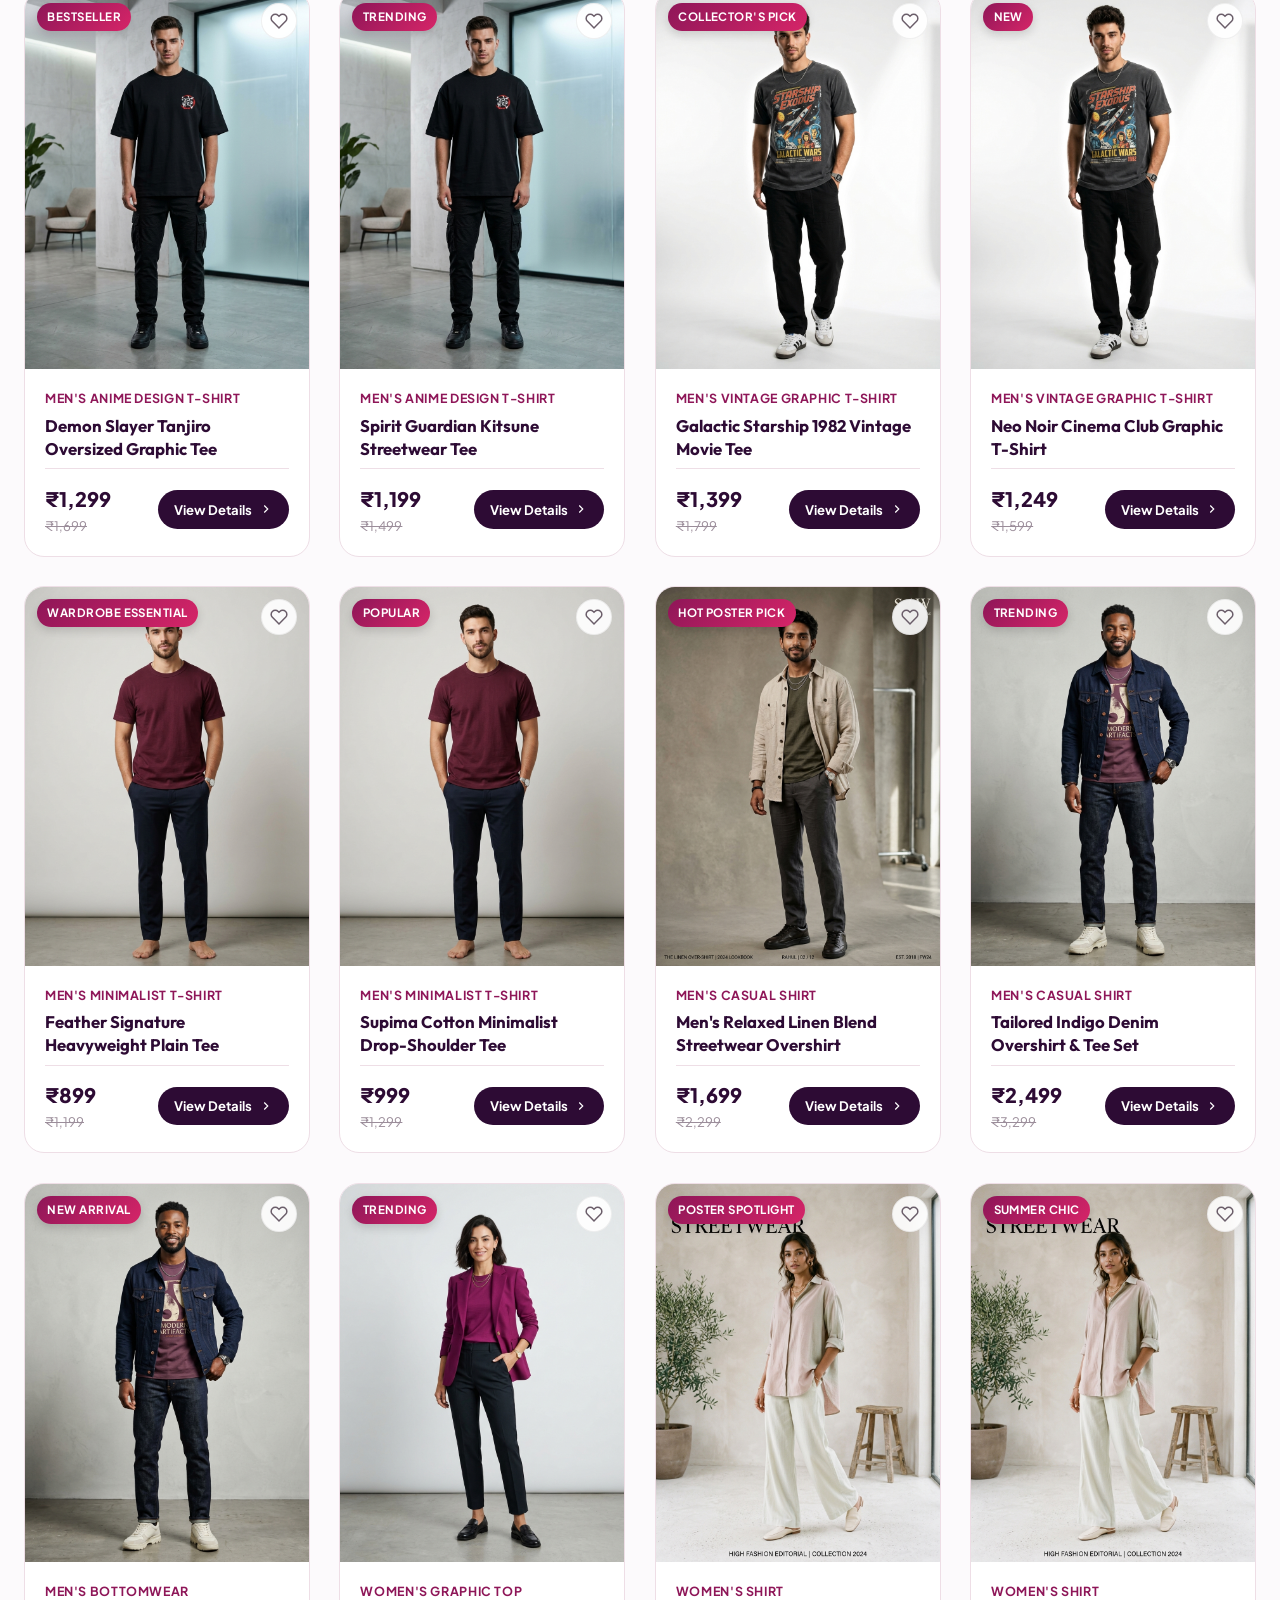
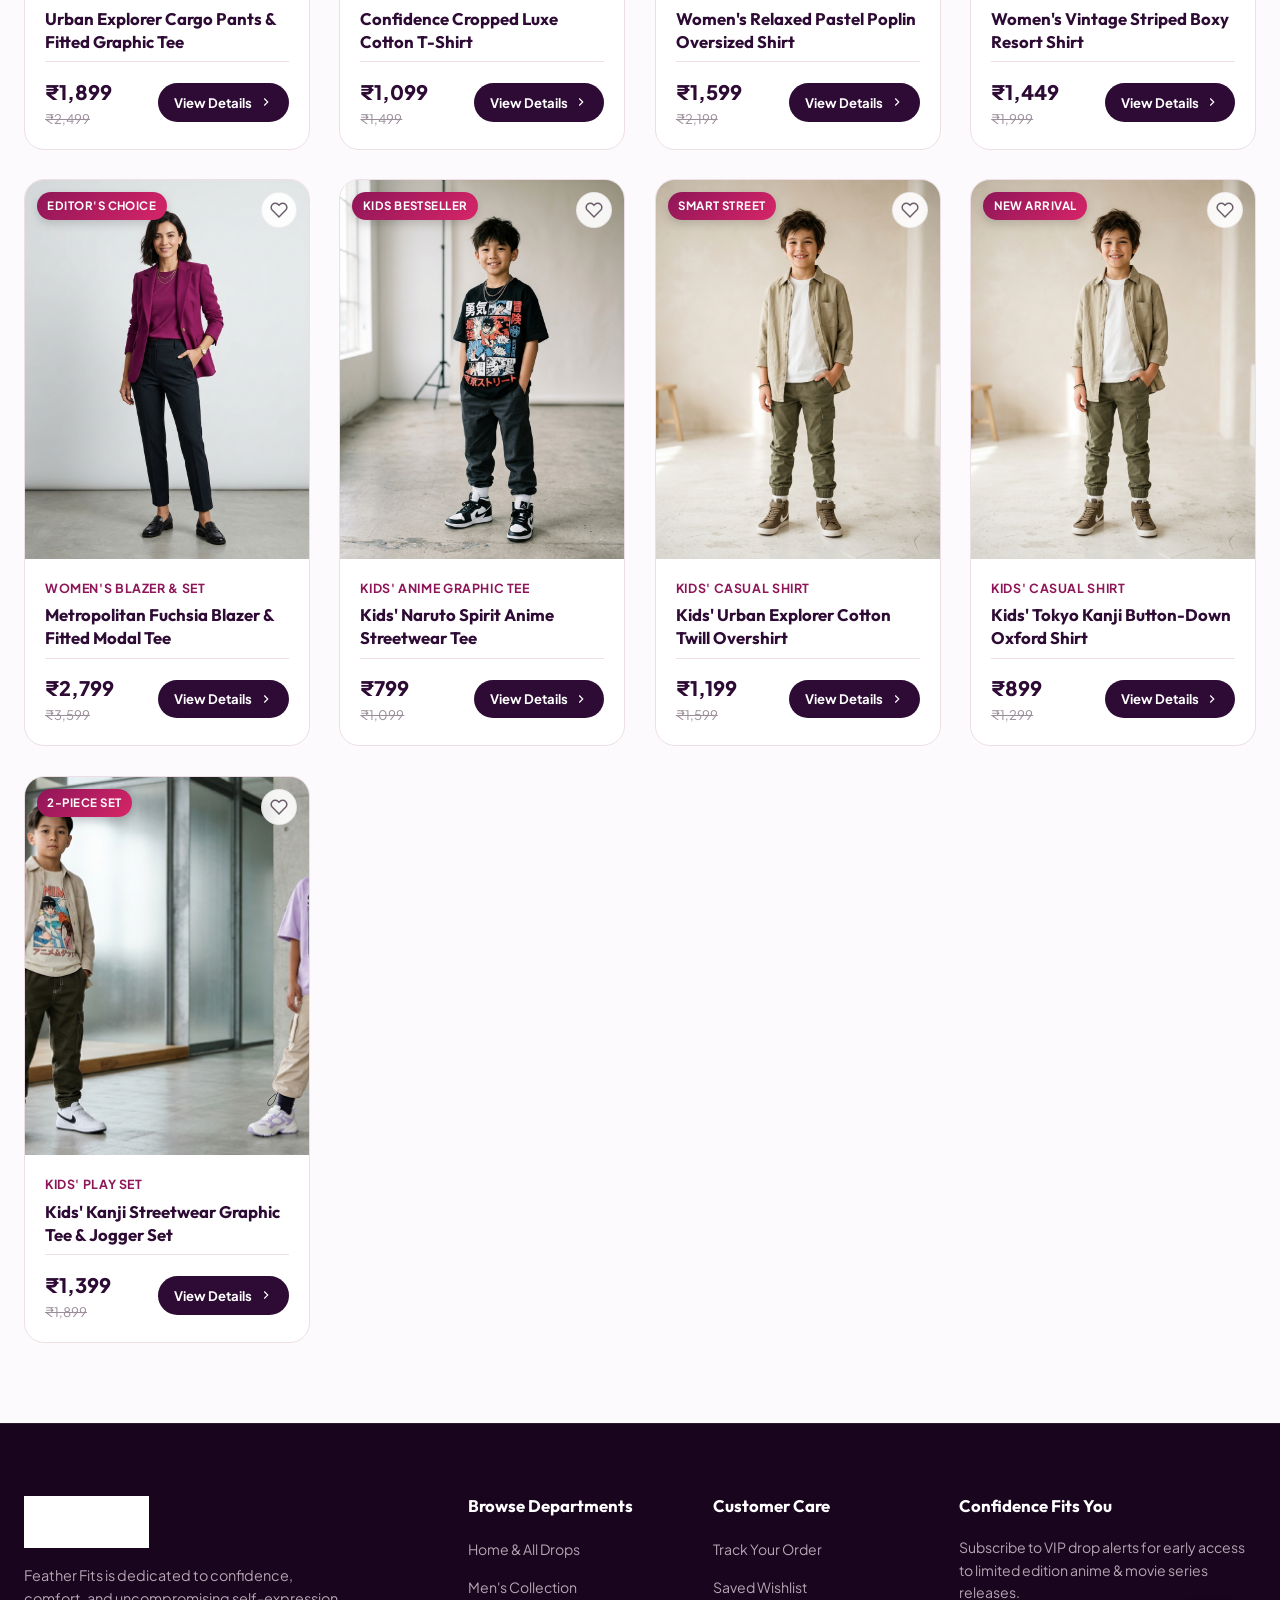
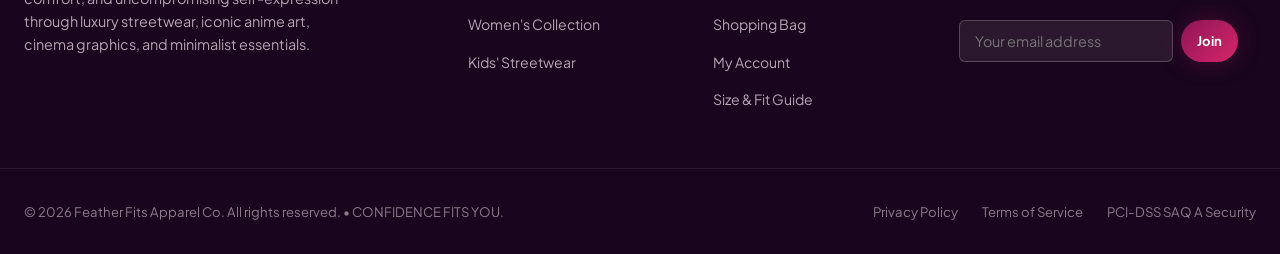
==== commit 5ff7fb68: "Add luxury New Arrivals spotlight banner below department posters in index.html" ====
--- a/index.html
+++ b/index.html
@@ -215,7 +215,52 @@
 
   
 
-  <!-- Product Catalog Section -->
+  
+  <!-- New Arrivals Spotlight Banner Section -->
+  <section class="new-arrivals-banner-section" id="new-arrivals-section" aria-label="New Arrivals Spotlight">
+    <div class="new-arrivals-container">
+      <div class="new-arrivals-card">
+        
+        <!-- Left Content -->
+        <div class="new-arrivals-content">
+          <div class="new-arrivals-badge">
+            <span>✨ LIMITED EDITION DROP &bull; SEASON 2026</span>
+          </div>
+          <h2 class="new-arrivals-title">
+            Fresh Street Arrivals. <span>Bold Uncut Graphics.</span>
+          </h2>
+          <p class="new-arrivals-desc">
+            Discover heavyweight 240 GSM pre-shrunk combed cotton anime tees, relaxed Cuban linen overshirts, and street utility fits freshly crafted for maximum drape and durability.
+          </p>
+          <div class="new-arrivals-actions">
+            <a href="#catalog-section" class="new-arrivals-btn">
+              <span>Explore New Arrivals</span>
+              <svg width="18" height="18" viewBox="0 0 24 24" fill="none" stroke="currentColor" stroke-width="2.5">
+                <line x1="5" y1="12" x2="19" y2="12"></line>
+                <polyline points="12 5 19 12 12 19"></polyline>
+              </svg>
+            </a>
+            <div class="new-arrivals-perk">
+              <span>⚡ Free Blue Dart Express Shipping</span>
+            </div>
+          </div>
+        </div>
+
+        <!-- Right Visual with Lookbook Preview -->
+        <div class="new-arrivals-visual">
+          <img src="assets/images/anime-tee-model-wine.jpg" alt="New Streetwear Arrival" loading="lazy" />
+          <div class="new-arrivals-tag">
+            <span class="new-arrivals-tag-label">Trending Now</span>
+            <span class="new-arrivals-tag-name">Tanjiro Flame Oversized Tee</span>
+            <span class="new-arrivals-tag-price">₹1,299</span>
+          </div>
+        </div>
+
+      </div>
+    </div>
+  </section>
+
+<!-- Product Catalog Section -->
   <main class="category-section" id="catalog-section">
     <!-- Active Department & Subcategory Breadcrumb Navigator -->
     <div class="catalog-dept-nav-bar" id="catalog-dept-nav-bar">
--- a/css/style.css
+++ b/css/style.css
@@ -4327,14 +4327,197 @@
   .dept-poster-content {
     padding: 1.25rem;
   }
-  .dept-poster-title {
-    font-size: 1.25rem;
-  }
-}
-
 /* ==========================================================================
-   DEDICATED ACCOUNT PAGE & MINI DASHBOARD STYLES
+   NEW ARRIVALS SPOTLIGHT BANNER SECTION
    ========================================================================== */
+.new-arrivals-banner-section {
+  padding: 1.5rem 0 2.5rem 0;
+  background: var(--color-bg);
+}
+
+.new-arrivals-container {
+  max-width: 1320px;
+  margin: 0 auto;
+  padding: 0 1.5rem;
+}
+
+.new-arrivals-card {
+  background: linear-gradient(135deg, #18031d 0%, #2f0b37 50%, #58124c 100%);
+  border-radius: var(--radius-lg);
+  overflow: hidden;
+  display: grid;
+  grid-template-columns: 1.15fr 0.85fr;
+  align-items: center;
+  box-shadow: 0 16px 40px rgba(45, 11, 52, 0.18);
+  border: 1px solid rgba(255, 255, 255, 0.12);
+  position: relative;
+  min-height: 380px;
+}
+
+.new-arrivals-card::before {
+  content: "";
+  position: absolute;
+  top: -40%;
+  left: -20%;
+  width: 400px;
+  height: 400px;
+  background: radial-gradient(circle, rgba(214, 37, 104, 0.25) 0%, transparent 70%);
+  pointer-events: none;
+}
+
+.new-arrivals-content {
+  padding: 3rem 3.5rem;
+  color: #FFFFFF;
+  position: relative;
+  z-index: 1;
+}
+
+.new-arrivals-badge {
+  display: inline-flex;
+  align-items: center;
+  gap: 0.5rem;
+  padding: 0.35rem 0.85rem;
+  border-radius: 9999px;
+  background: rgba(255, 117, 140, 0.2);
+  border: 1px solid rgba(255, 117, 140, 0.4);
+  color: #FF758C;
+  font-size: 0.78rem;
+  font-weight: 800;
+  letter-spacing: 0.06em;
+  text-transform: uppercase;
+  margin-bottom: 1rem;
+}
+
+.new-arrivals-title {
+  font-size: 2.25rem;
+  font-weight: 800;
+  line-height: 1.2;
+  color: #FFFFFF;
+  margin-bottom: 0.85rem;
+}
+
+.new-arrivals-title span {
+  background: linear-gradient(135deg, #FF758C 0%, #FFD700 100%);
+  -webkit-background-clip: text;
+  -webkit-text-fill-color: transparent;
+}
+
+.new-arrivals-desc {
+  font-size: 0.95rem;
+  color: #E2D3E0;
+  line-height: 1.6;
+  max-width: 520px;
+  margin-bottom: 1.75rem;
+}
+
+.new-arrivals-actions {
+  display: flex;
+  align-items: center;
+  gap: 1.25rem;
+  flex-wrap: wrap;
+}
+
+.new-arrivals-btn {
+  background: linear-gradient(135deg, var(--color-secondary), var(--color-accent));
+  color: #FFFFFF;
+  font-weight: 800;
+  font-size: 0.95rem;
+  padding: 0.85rem 1.75rem;
+  border-radius: var(--radius-full);
+  display: inline-flex;
+  align-items: center;
+  gap: 0.5rem;
+  box-shadow: 0 8px 24px rgba(214, 37, 104, 0.4);
+  transition: all 0.25s ease;
+  cursor: pointer;
+}
+
+.new-arrivals-btn:hover {
+  transform: translateY(-2px);
+  box-shadow: 0 12px 30px rgba(214, 37, 104, 0.55);
+}
+
+.new-arrivals-perk {
+  display: inline-flex;
+  align-items: center;
+  gap: 0.4rem;
+  font-size: 0.82rem;
+  color: #EEDEE6;
+  opacity: 0.9;
+}
+
+.new-arrivals-visual {
+  position: relative;
+  height: 100%;
+  min-height: 380px;
+  overflow: hidden;
+  display: flex;
+  align-items: center;
+  justify-content: center;
+}
+
+.new-arrivals-visual img {
+  width: 100%;
+  height: 100%;
+  object-fit: cover;
+  object-position: center top;
+  transition: transform 0.6s ease;
+}
+
+.new-arrivals-card:hover .new-arrivals-visual img {
+  transform: scale(1.04);
+}
+
+.new-arrivals-tag {
+  position: absolute;
+  bottom: 24px;
+  left: 24px;
+  background: rgba(29, 7, 34, 0.85);
+  backdrop-filter: blur(10px);
+  border: 1px solid rgba(255, 255, 255, 0.2);
+  padding: 0.75rem 1.15rem;
+  border-radius: var(--radius-md);
+  color: #FFFFFF;
+  display: flex;
+  flex-direction: column;
+  box-shadow: 0 8px 24px rgba(0,0,0,0.3);
+}
+
+.new-arrivals-tag-label {
+  font-size: 0.72rem;
+  color: #FF758C;
+  font-weight: 800;
+  text-transform: uppercase;
+}
+
+.new-arrivals-tag-name {
+  font-size: 0.92rem;
+  font-weight: 800;
+  color: #FFFFFF;
+}
+
+.new-arrivals-tag-price {
+  font-size: 0.92rem;
+  color: #FFD700;
+  font-weight: 800;
+}
+
+@media (max-width: 900px) {
+  .new-arrivals-card {
+    grid-template-columns: 1fr;
+  }
+  .new-arrivals-content {
+    padding: 2.25rem 1.75rem;
+  }
+  .new-arrivals-title {
+    font-size: 1.75rem;
+  }
+  .new-arrivals-visual {
+    height: 280px;
+    min-height: 280px;
+  }
+}
+
 /* ==========================================================================
    DEDICATED ACCOUNT PAGE, USER AUTH PORTAL & DASHBOARD STYLES
    ========================================================================== */
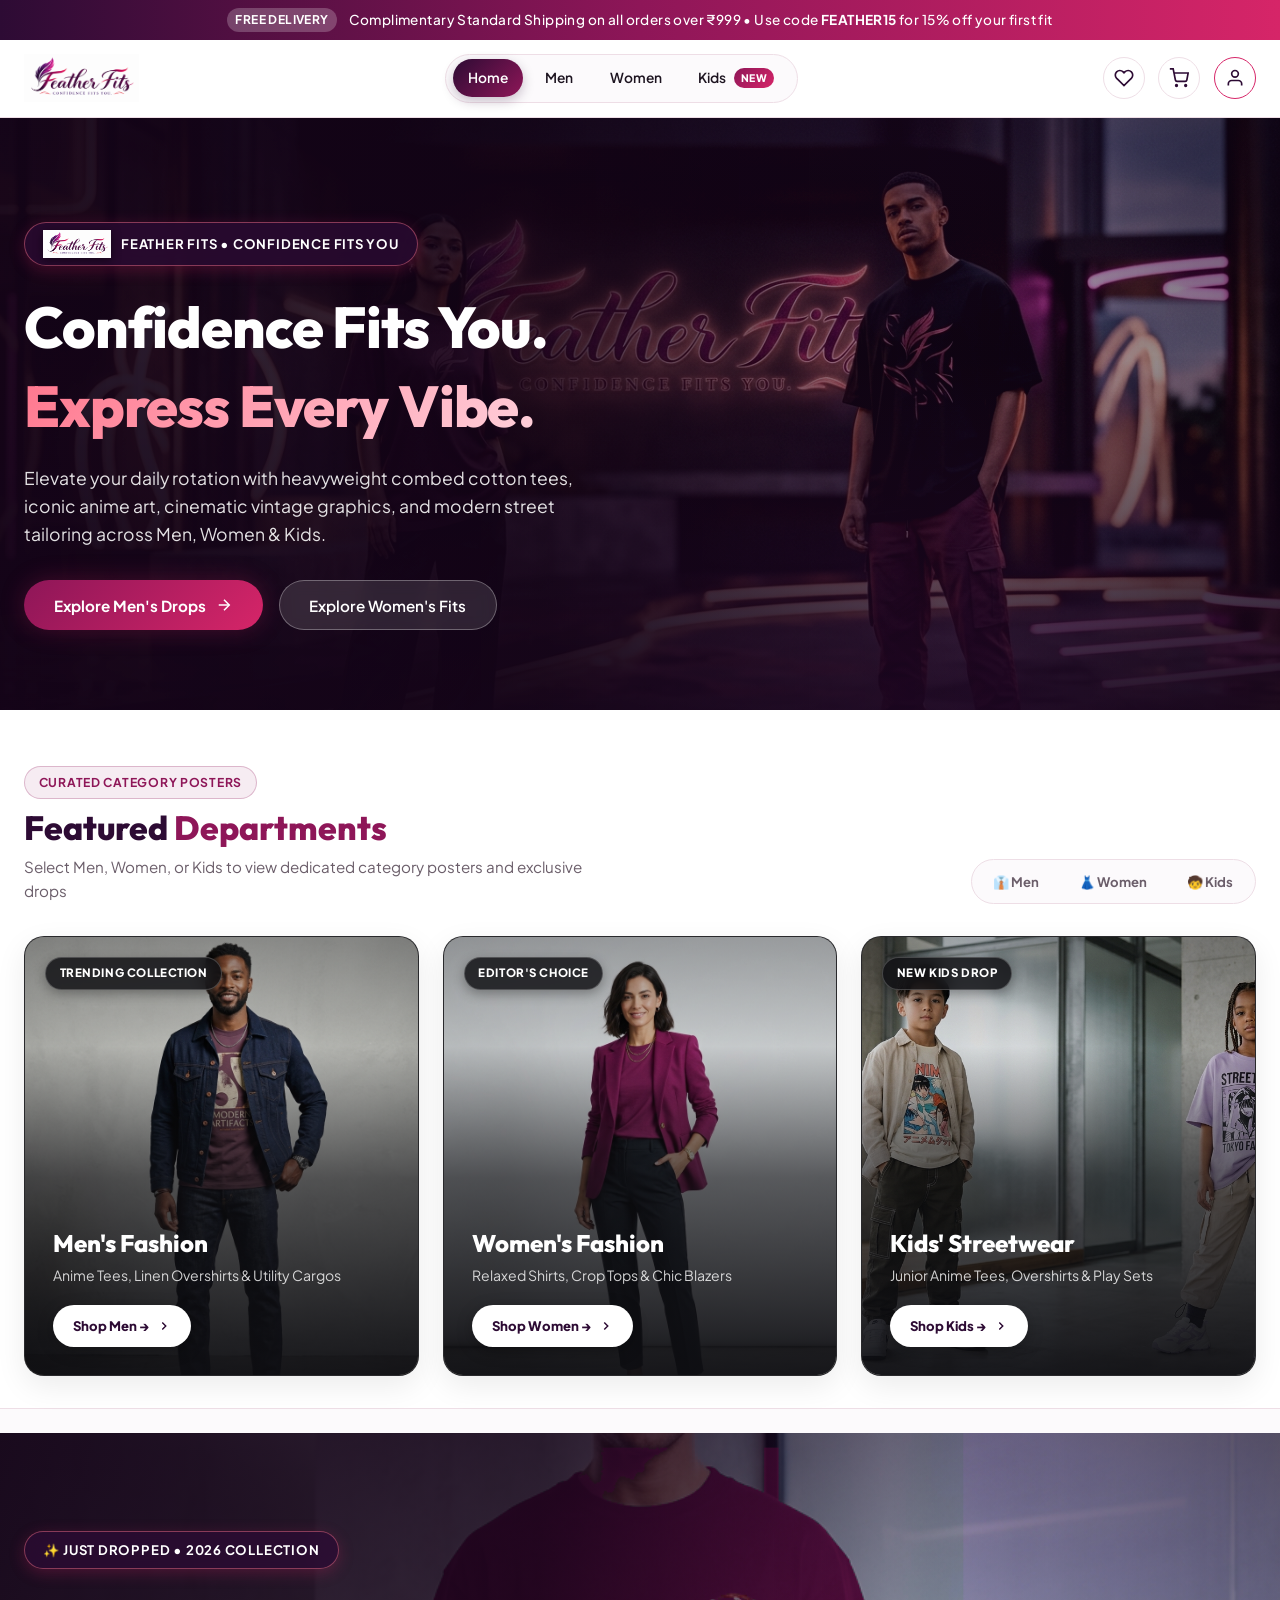
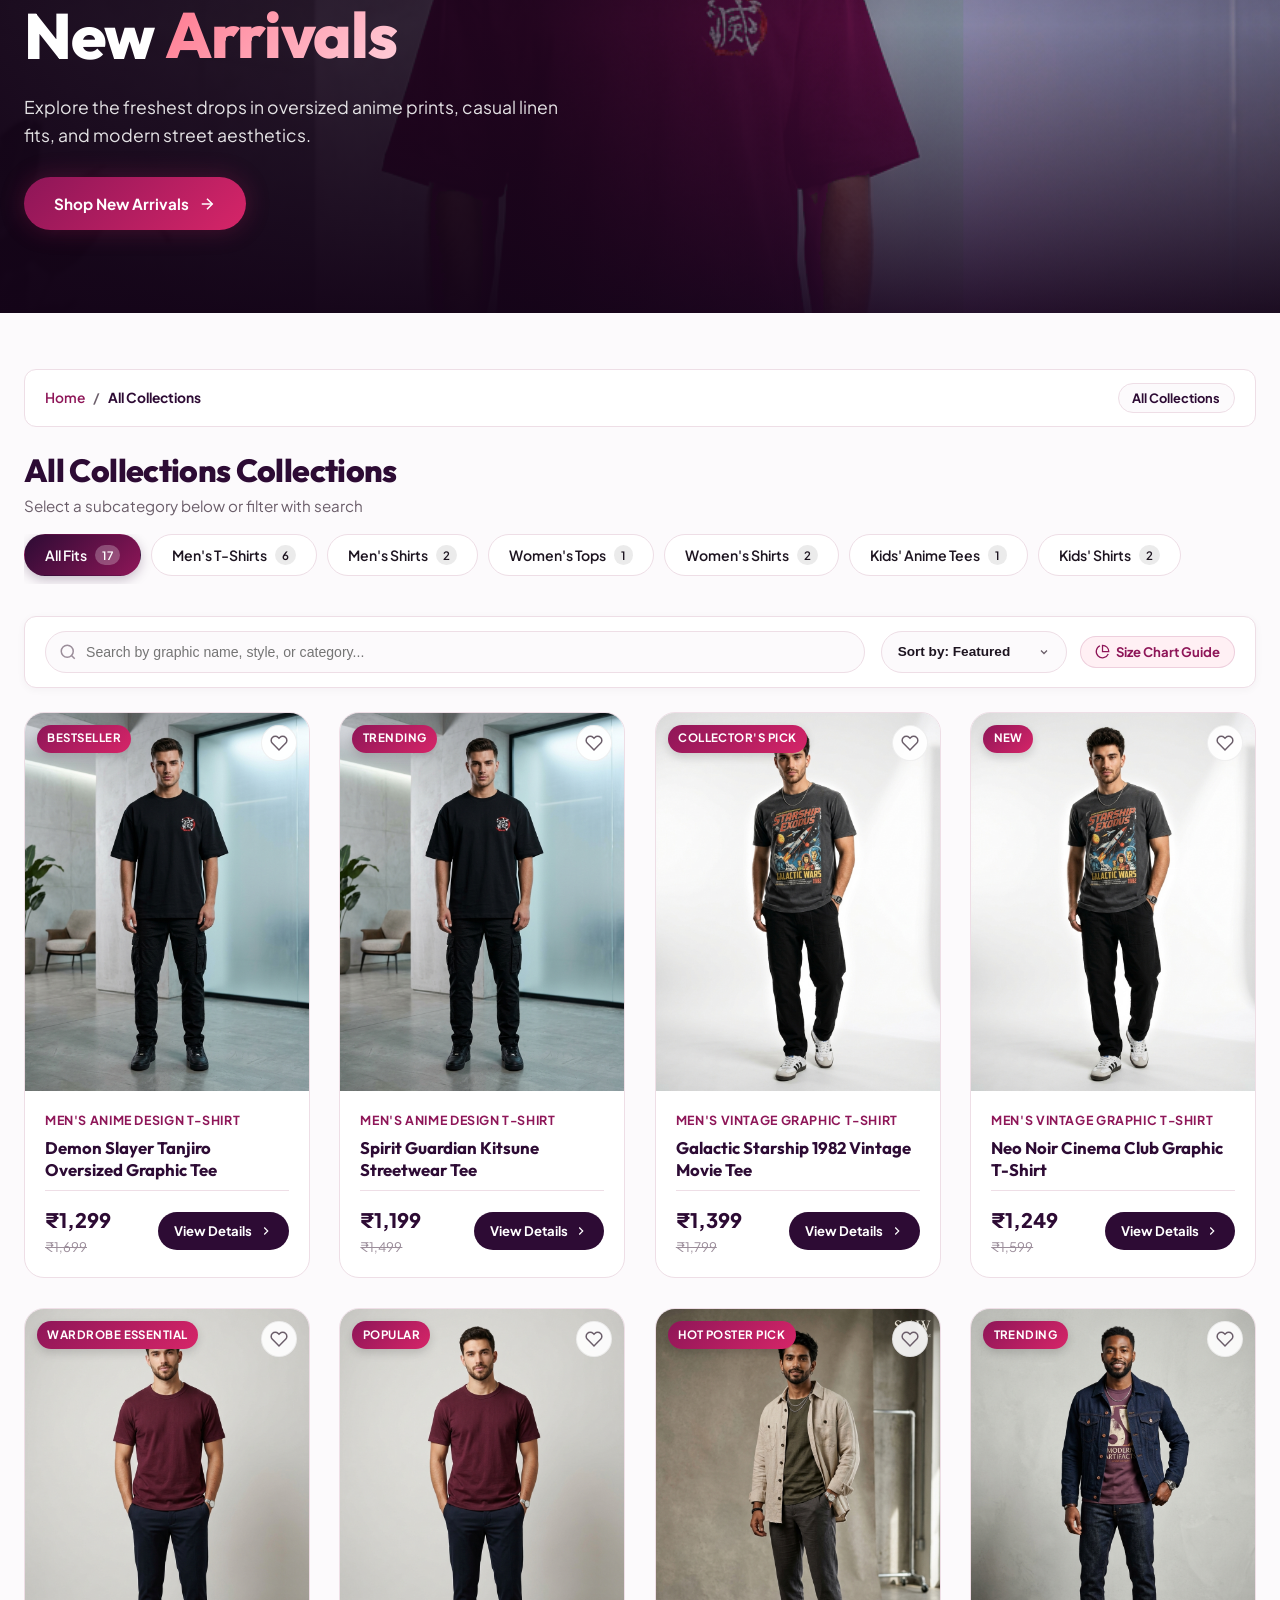
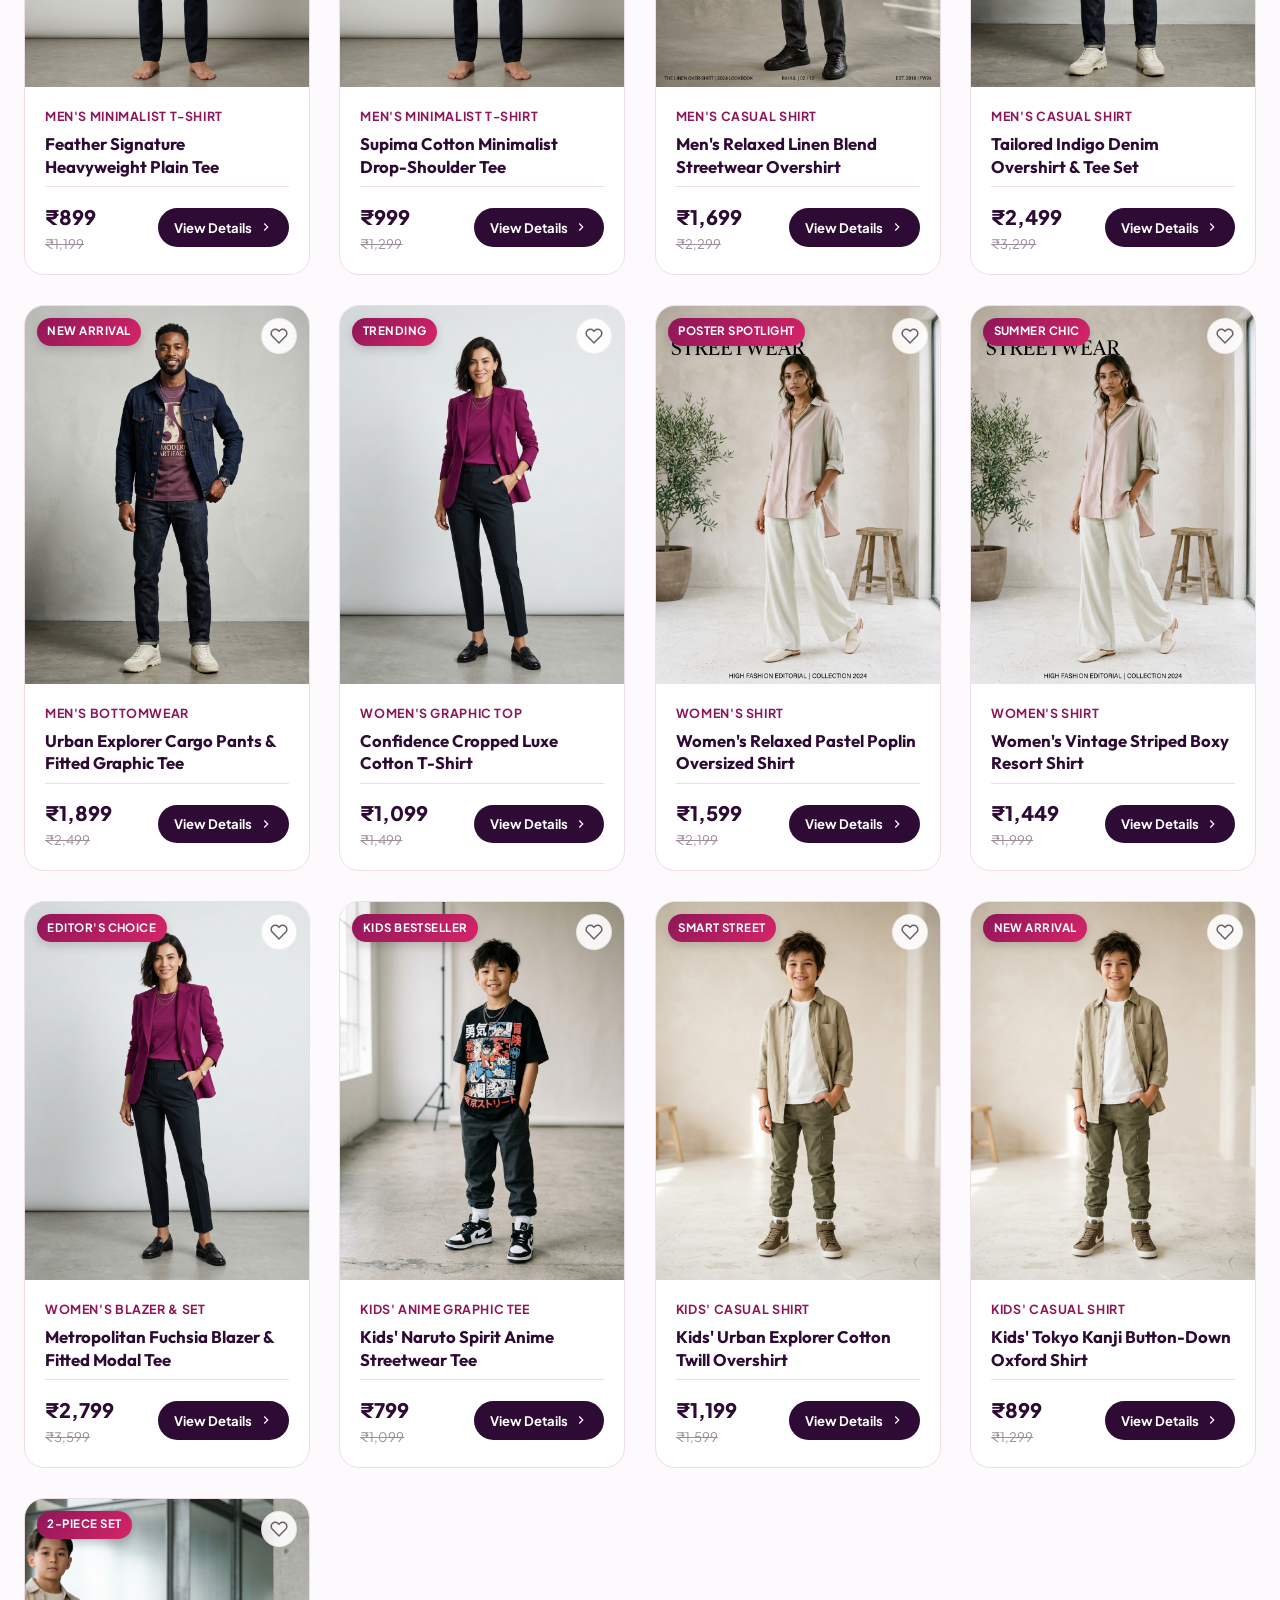
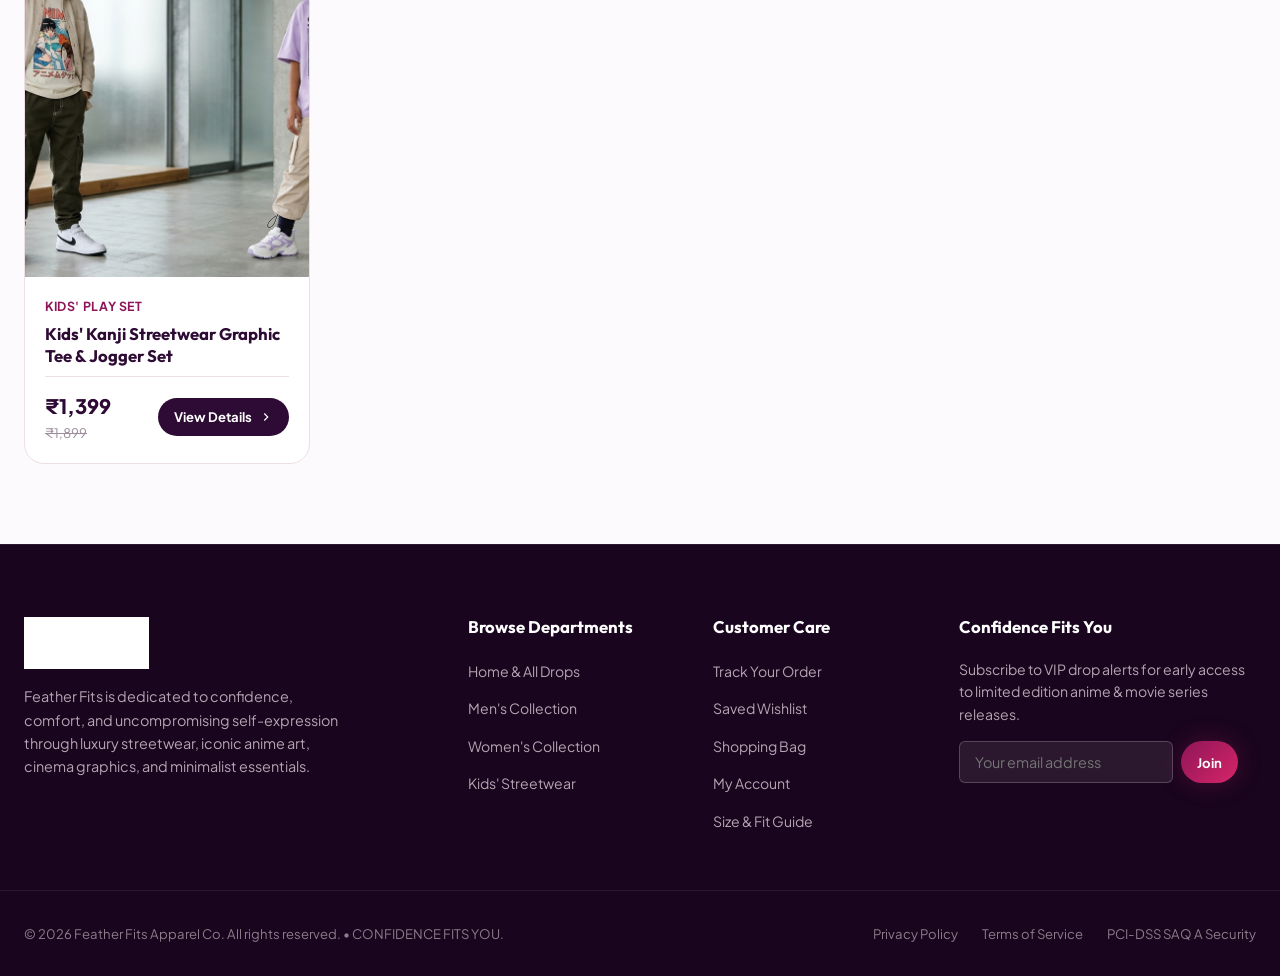
==== commit 4ced08f4: "Update New Arrivals to clean full-width hero-style banner" ====
--- a/index.html
+++ b/index.html
@@ -216,46 +216,32 @@
   
 
   
-  <!-- New Arrivals Spotlight Banner Section -->
-  <section class="new-arrivals-banner-section" id="new-arrivals-section" aria-label="New Arrivals Spotlight">
-    <div class="new-arrivals-container">
-      <div class="new-arrivals-card">
+    <!-- New Arrivals Hero Banner Section -->
+  <section class="hero-section new-arrivals-hero-banner" id="new-arrivals-section" aria-label="New Arrivals Banner" style="margin-top: 1.5rem; margin-bottom: 2rem;">
+    <div class="hero-banner-wrap" style="min-height: 420px; max-height: 480px;">
+      <img src="assets/images/anime-tee-model-wine.jpg" alt="New Arrivals Collection" class="hero-bg-img" style="object-position: center 25% !important;" />
+      <div class="hero-overlay"></div>
+      
+      <div class="hero-content" style="padding: 3rem 1.5rem;">
+        <div class="hero-brand-badge-pill" style="margin-bottom: 1rem;">
+          <span>✨ JUST DROPPED &bull; 2026 COLLECTION</span>
+        </div>
+        <h2 class="hero-title" style="font-size: clamp(2.4rem, 5.5vw, 4rem); margin-bottom: 0.85rem;">
+          New <span>Arrivals</span>
+        </h2>
+        <p class="hero-subtitle" style="max-width: 540px; margin-bottom: 1.75rem;">
+          Explore the freshest drops in oversized anime prints, casual linen fits, and modern street aesthetics.
+        </p>
         
-        <!-- Left Content -->
-        <div class="new-arrivals-content">
-          <div class="new-arrivals-badge">
-            <span>✨ LIMITED EDITION DROP &bull; SEASON 2026</span>
-          </div>
-          <h2 class="new-arrivals-title">
-            Fresh Street Arrivals. <span>Bold Uncut Graphics.</span>
-          </h2>
-          <p class="new-arrivals-desc">
-            Discover heavyweight 240 GSM pre-shrunk combed cotton anime tees, relaxed Cuban linen overshirts, and street utility fits freshly crafted for maximum drape and durability.
-          </p>
-          <div class="new-arrivals-actions">
-            <a href="#catalog-section" class="new-arrivals-btn">
-              <span>Explore New Arrivals</span>
-              <svg width="18" height="18" viewBox="0 0 24 24" fill="none" stroke="currentColor" stroke-width="2.5">
-                <line x1="5" y1="12" x2="19" y2="12"></line>
-                <polyline points="12 5 19 12 12 19"></polyline>
-              </svg>
-            </a>
-            <div class="new-arrivals-perk">
-              <span>⚡ Free Blue Dart Express Shipping</span>
-            </div>
-          </div>
-        </div>
-
-        <!-- Right Visual with Lookbook Preview -->
-        <div class="new-arrivals-visual">
-          <img src="assets/images/anime-tee-model-wine.jpg" alt="New Streetwear Arrival" loading="lazy" />
-          <div class="new-arrivals-tag">
-            <span class="new-arrivals-tag-label">Trending Now</span>
-            <span class="new-arrivals-tag-name">Tanjiro Flame Oversized Tee</span>
-            <span class="new-arrivals-tag-price">₹1,299</span>
-          </div>
-        </div>
-
+        <div class="hero-cta-group">
+          <a href="#catalog-section" class="btn-primary" style="display: inline-flex;">
+            <span>Shop New Arrivals</span>
+            <svg width="18" height="18" viewBox="0 0 24 24" fill="none" stroke="currentColor" stroke-width="2">
+              <line x1="5" y1="12" x2="19" y2="12"></line>
+              <polyline points="12 5 19 12 12 19"></polyline>
+            </svg>
+          </a>
+        </div>
       </div>
     </div>
   </section>
--- a/css/style.css
+++ b/css/style.css
@@ -4327,6 +4327,11 @@
   .dept-poster-content {
     padding: 1.25rem;
   }
+  .dept-poster-title {
+    font-size: 1.25rem;
+  }
+}
+
 /* ==========================================================================
    NEW ARRIVALS SPOTLIGHT BANNER SECTION
    ========================================================================== */
@@ -5451,6 +5456,8 @@
   .dashboard-kpi-grid {
     grid-template-columns: 1fr;
   }
+}
+
 /* Clean Dashboard Tab Navigation */
 .dash-tab-btn {
   padding: 0.75rem 1.25rem;
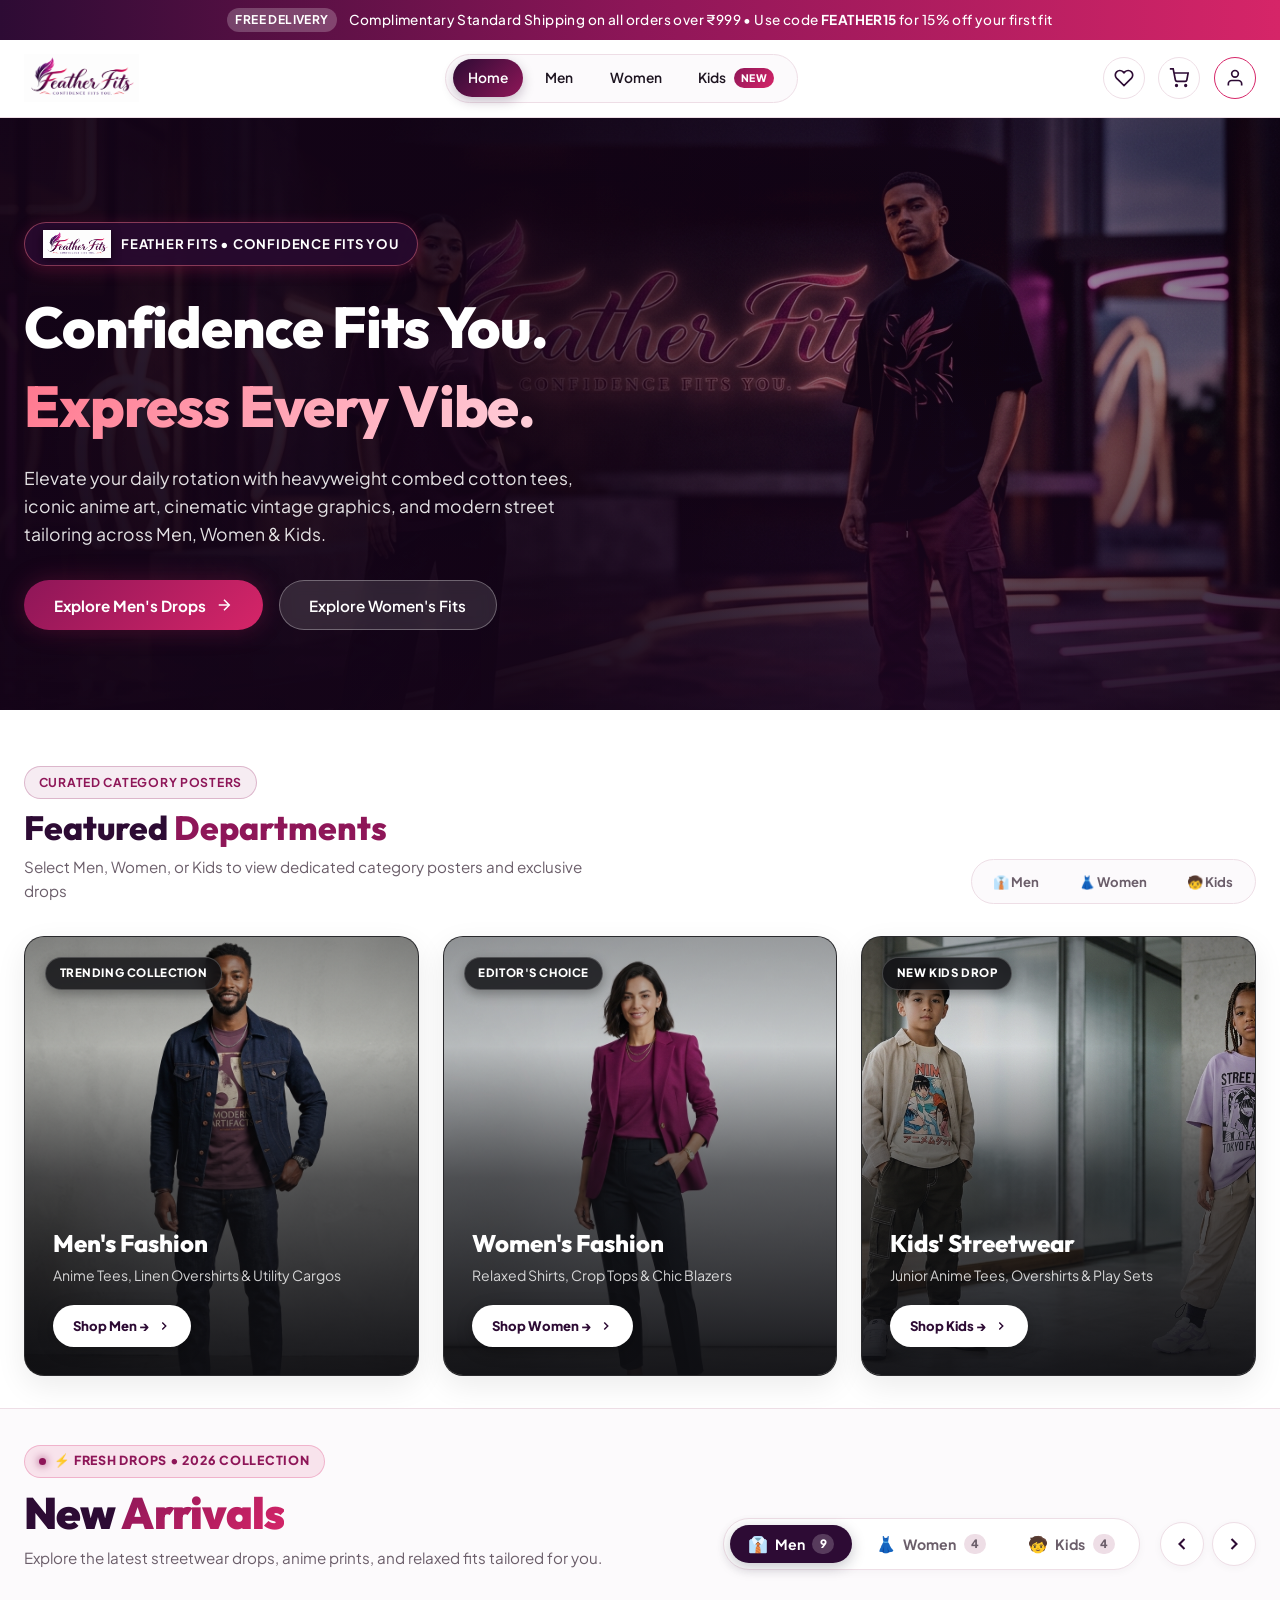
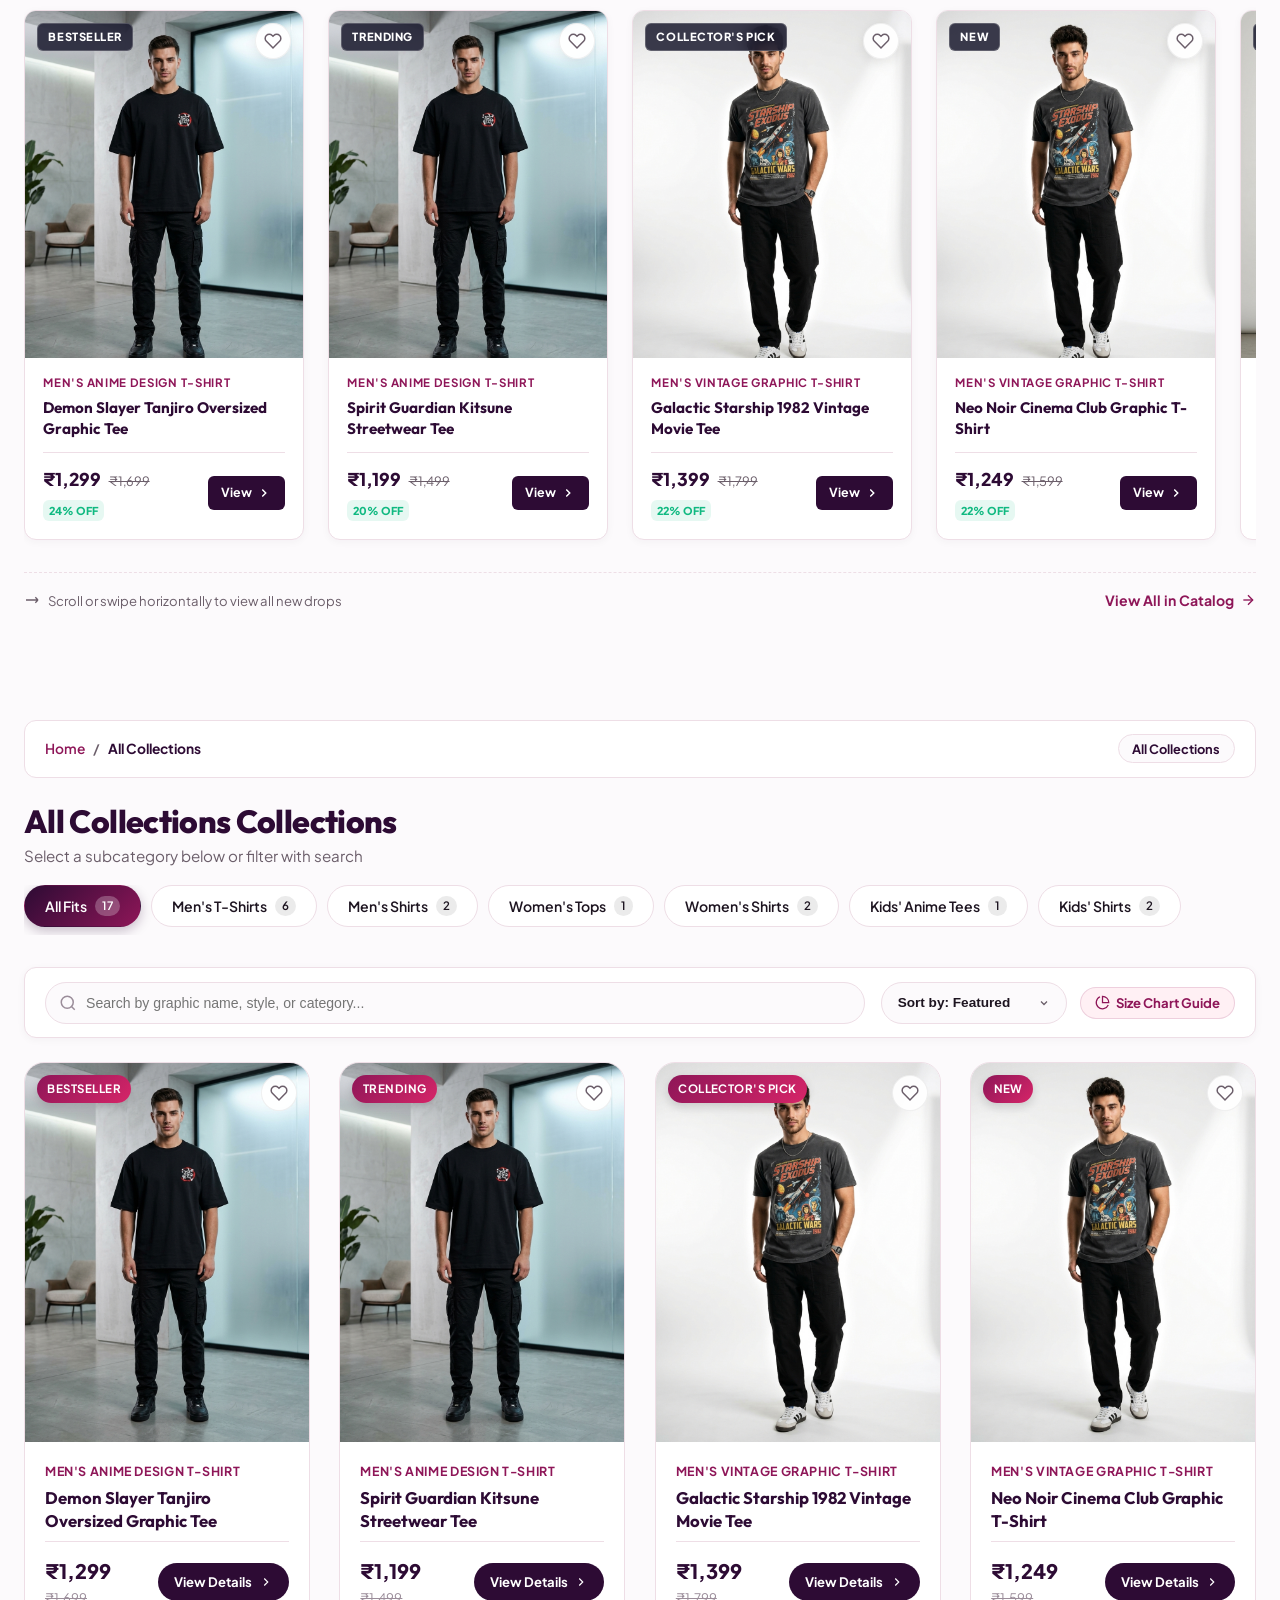
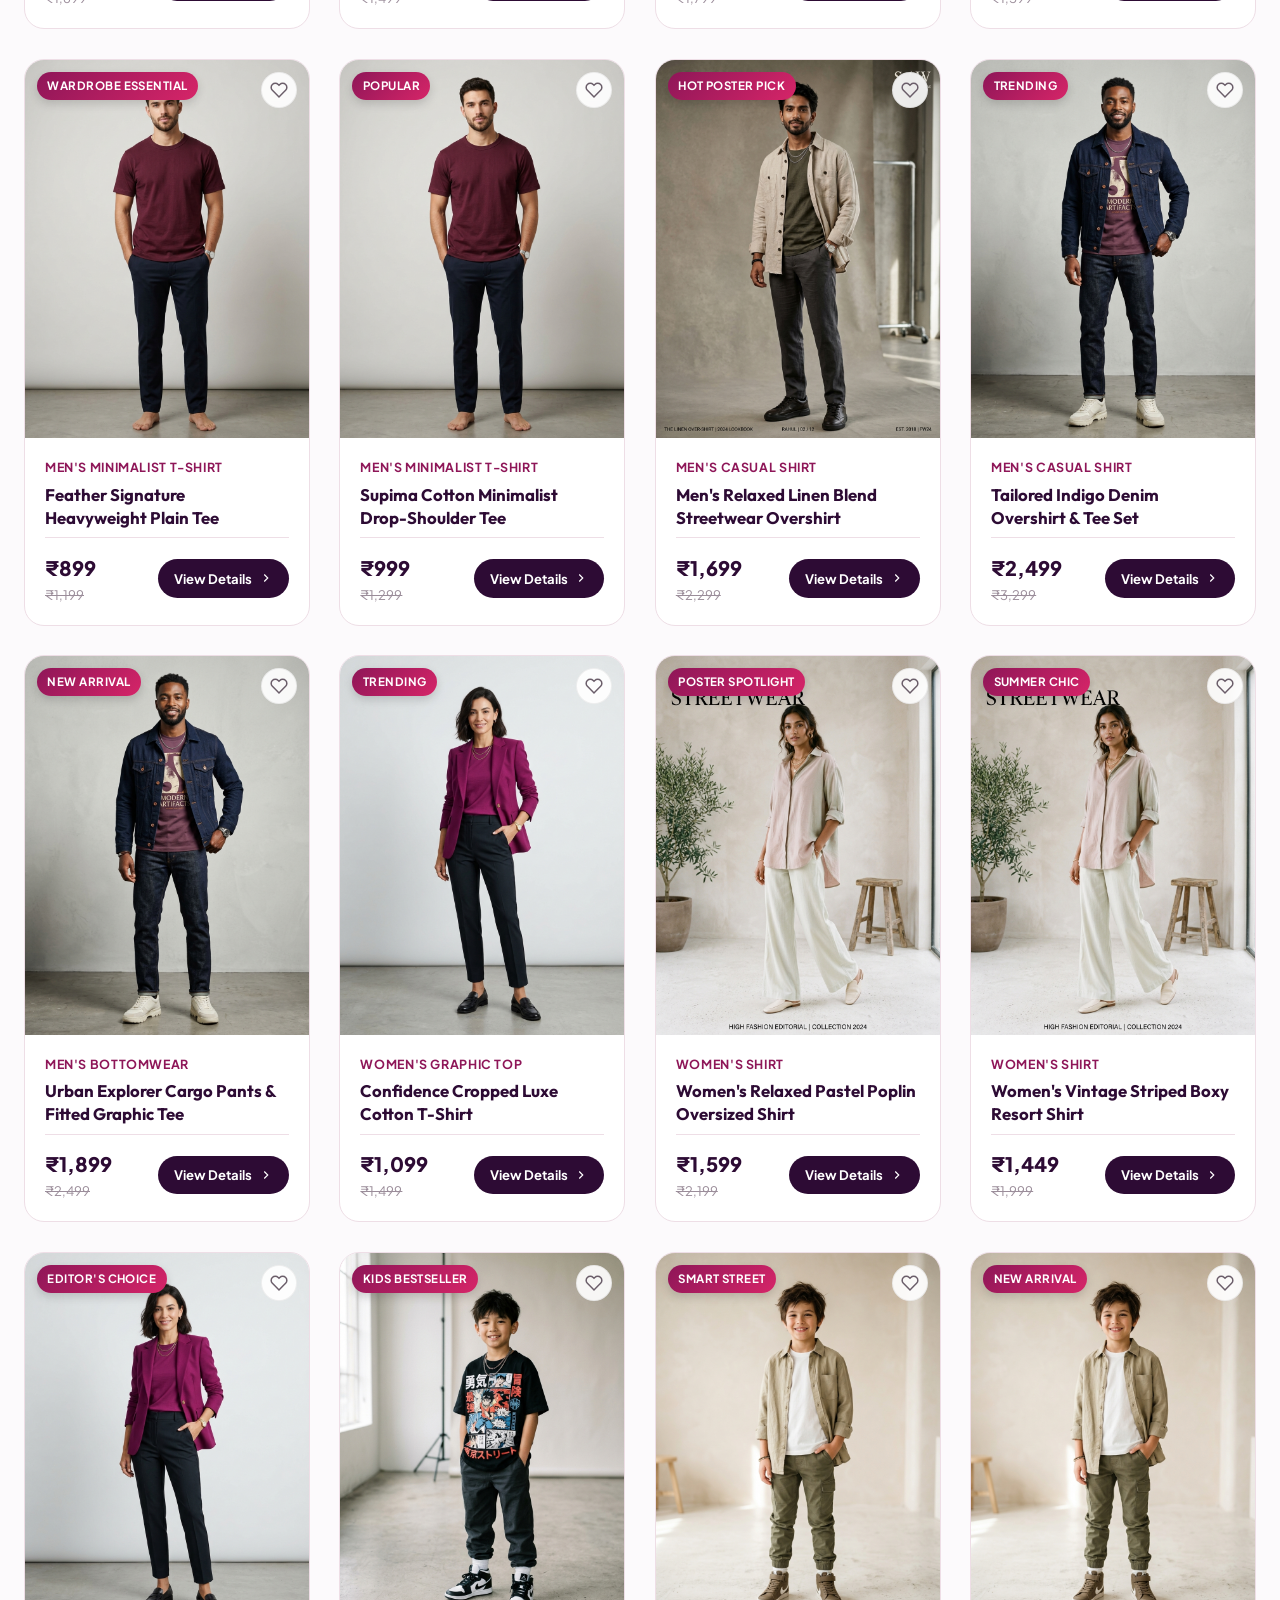
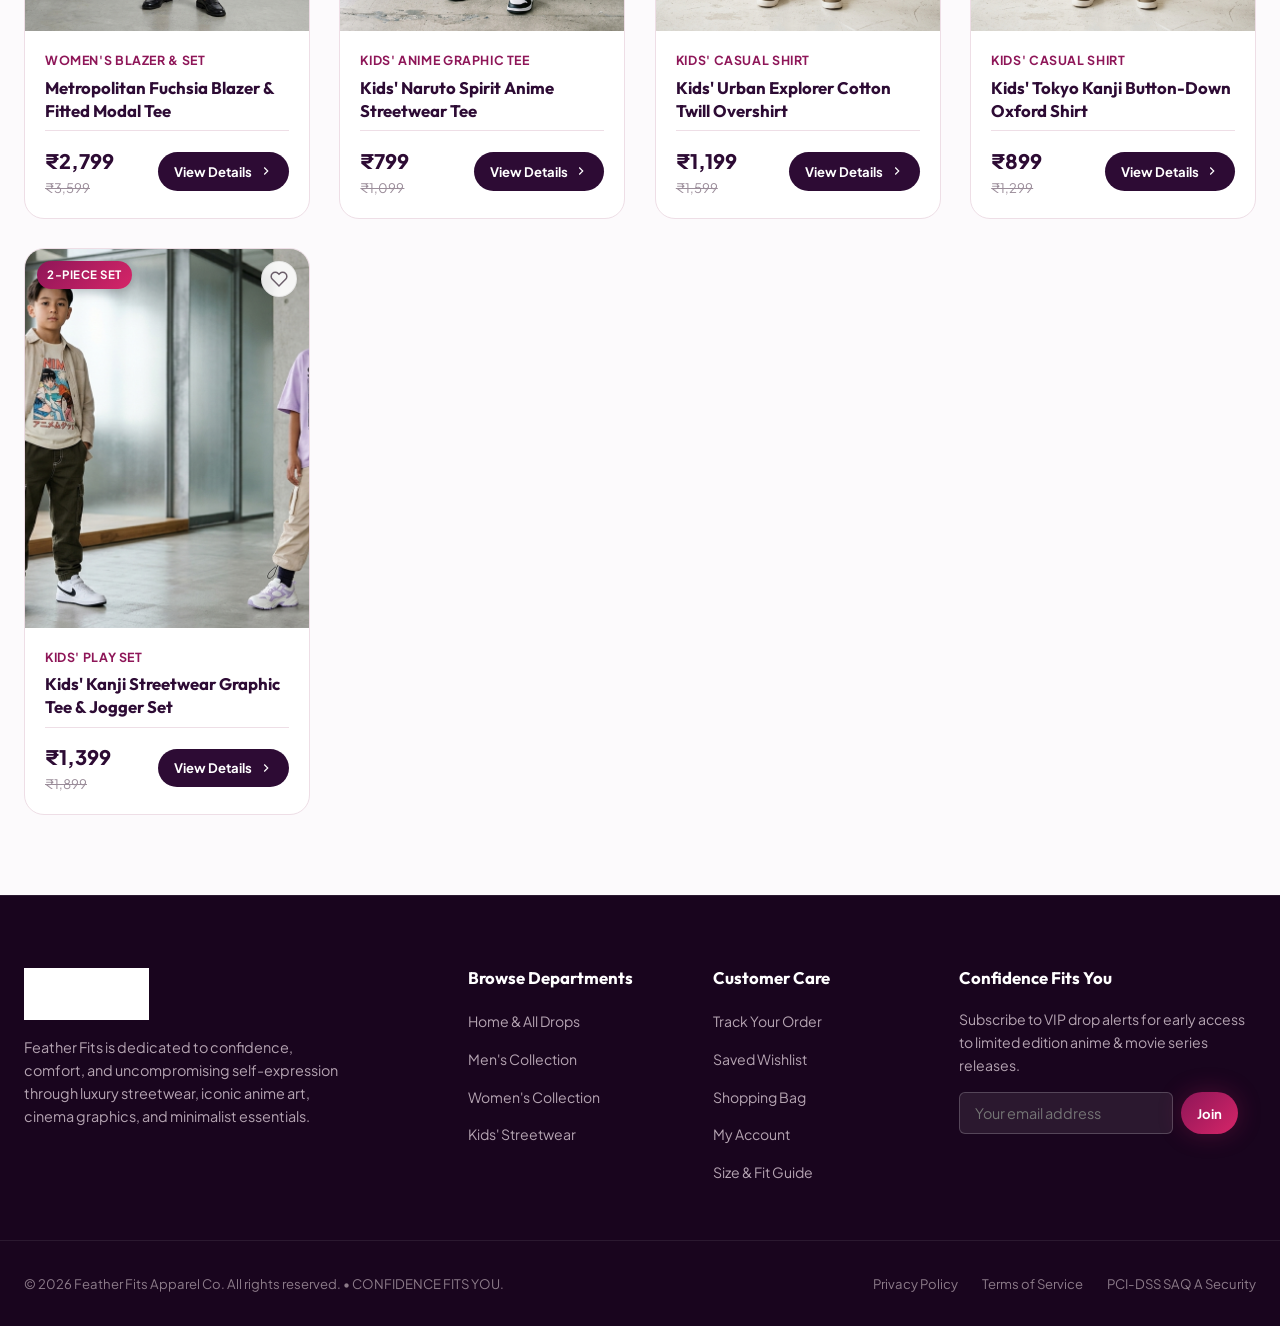
==== commit b3bb2256: "Add categorized New Arrivals Carousel for Men, Women, and Kids with touch-scroll and department tabs" ====
--- a/index.html
+++ b/index.html
@@ -216,33 +216,109 @@
   
 
   
-    <!-- New Arrivals Hero Banner Section -->
-  <section class="hero-section new-arrivals-hero-banner" id="new-arrivals-section" aria-label="New Arrivals Banner" style="margin-top: 1.5rem; margin-bottom: 2rem;">
-    <div class="hero-banner-wrap" style="min-height: 420px; max-height: 480px;">
-      <img src="assets/images/anime-tee-model-wine.jpg" alt="New Arrivals Collection" class="hero-bg-img" style="object-position: center 25% !important;" />
-      <div class="hero-overlay"></div>
+  <!-- New Arrivals Carousel Section (Categorized: Men, Women, Kids) -->
+  <section class="new-arrivals-carousel-section" id="new-arrivals-section" aria-label="New Arrivals Carousel">
+    <div class="new-arrivals-container">
       
-      <div class="hero-content" style="padding: 3rem 1.5rem;">
-        <div class="hero-brand-badge-pill" style="margin-bottom: 1rem;">
-          <span>✨ JUST DROPPED &bull; 2026 COLLECTION</span>
-        </div>
-        <h2 class="hero-title" style="font-size: clamp(2.4rem, 5.5vw, 4rem); margin-bottom: 0.85rem;">
-          New <span>Arrivals</span>
-        </h2>
-        <p class="hero-subtitle" style="max-width: 540px; margin-bottom: 1.75rem;">
-          Explore the freshest drops in oversized anime prints, casual linen fits, and modern street aesthetics.
-        </p>
-        
-        <div class="hero-cta-group">
-          <a href="#catalog-section" class="btn-primary" style="display: inline-flex;">
-            <span>Shop New Arrivals</span>
-            <svg width="18" height="18" viewBox="0 0 24 24" fill="none" stroke="currentColor" stroke-width="2">
-              <line x1="5" y1="12" x2="19" y2="12"></line>
-              <polyline points="12 5 19 12 12 19"></polyline>
-            </svg>
-          </a>
-        </div>
-      </div>
+      <!-- Section Header -->
+      <div class="new-arrivals-header">
+        <div class="new-arrivals-title-group">
+          <div class="new-arrivals-badge">
+            <span class="badge-dot"></span>
+            <span>⚡ FRESH DROPS &bull; 2026 COLLECTION</span>
+          </div>
+          <h2 class="new-arrivals-title">
+            New <span>Arrivals</span>
+          </h2>
+          <p class="new-arrivals-desc">
+            Explore the latest streetwear drops, anime prints, and relaxed fits tailored for you.
+          </p>
+        </div>
+
+        <!-- Carousel Navigation Controls (Tabs & Arrows) -->
+        <div class="new-arrivals-controls">
+          <!-- Department Selector Tabs (Men / Women / Kids) -->
+          <div class="new-arrivals-dept-tabs" role="tablist" aria-label="New Arrivals Categories">
+            <button type="button" 
+                    class="dept-carousel-tab active" 
+                    id="new-arr-tab-men" 
+                    role="tab" 
+                    aria-selected="true"
+                    onclick="window.FeatherApp.setNewArrivalsDept('men')">
+              <span class="tab-icon">👔</span>
+              <span class="tab-name">Men</span>
+              <span class="tab-count">9</span>
+            </button>
+            <button type="button" 
+                    class="dept-carousel-tab" 
+                    id="new-arr-tab-women" 
+                    role="tab" 
+                    aria-selected="false"
+                    onclick="window.FeatherApp.setNewArrivalsDept('women')">
+              <span class="tab-icon">👗</span>
+              <span class="tab-name">Women</span>
+              <span class="tab-count">4</span>
+            </button>
+            <button type="button" 
+                    class="dept-carousel-tab" 
+                    id="new-arr-tab-kids" 
+                    role="tab" 
+                    aria-selected="false"
+                    onclick="window.FeatherApp.setNewArrivalsDept('kids')">
+              <span class="tab-icon">🧒</span>
+              <span class="tab-name">Kids</span>
+              <span class="tab-count">4</span>
+            </button>
+          </div>
+
+          <!-- Slider Arrows (Desktop & Tablet) -->
+          <div class="carousel-nav-arrows">
+            <button type="button" 
+                    class="carousel-arrow-btn prev" 
+                    id="new-arr-prev-btn" 
+                    onclick="window.FeatherApp.scrollNewArrivals('prev')" 
+                    aria-label="Previous products">
+              <svg width="20" height="20" viewBox="0 0 24 24" fill="none" stroke="currentColor" stroke-width="2.5">
+                <polyline points="15 18 9 12 15 6"></polyline>
+              </svg>
+            </button>
+            <button type="button" 
+                    class="carousel-arrow-btn next" 
+                    id="new-arr-next-btn" 
+                    onclick="window.FeatherApp.scrollNewArrivals('next')" 
+                    aria-label="Next products">
+              <svg width="20" height="20" viewBox="0 0 24 24" fill="none" stroke="currentColor" stroke-width="2.5">
+                <polyline points="9 18 15 12 9 6"></polyline>
+              </svg>
+            </button>
+          </div>
+        </div>
+      </div>
+
+      <!-- Carousel Track Container -->
+      <div class="new-arrivals-carousel-wrapper">
+        <div class="new-arrivals-carousel-track" id="new-arrivals-carousel-track" tabindex="0" aria-label="New Arrivals Product List">
+          <!-- Dynamically populated by window.FeatherApp.renderNewArrivalsCarousel() -->
+        </div>
+      </div>
+
+      <!-- Bottom Hint & Shop All Link -->
+      <div class="new-arrivals-footer">
+        <span class="swipe-hint">
+          <svg width="16" height="16" viewBox="0 0 24 24" fill="none" stroke="currentColor" stroke-width="2">
+            <path d="M17 8l4 4m0 0l-4 4m4-4H3"></path>
+          </svg>
+          Scroll or swipe horizontally to view all new drops
+        </span>
+        <a href="#catalog-section" class="btn-link-all" id="new-arr-view-all-link">
+          <span>View All in Catalog</span>
+          <svg width="16" height="16" viewBox="0 0 24 24" fill="none" stroke="currentColor" stroke-width="2">
+            <line x1="5" y1="12" x2="19" y2="12"></line>
+            <polyline points="12 5 19 12 12 19"></polyline>
+          </svg>
+        </a>
+      </div>
+
     </div>
   </section>
 
--- a/css/style.css
+++ b/css/style.css
@@ -4335,9 +4335,14 @@
 /* ==========================================================================
    NEW ARRIVALS SPOTLIGHT BANNER SECTION
    ========================================================================== */
-.new-arrivals-banner-section {
-  padding: 1.5rem 0 2.5rem 0;
+/* ==========================================================================
+   NEW ARRIVALS CATEGORIZED CAROUSEL (MEN / WOMEN / KIDS)
+   ========================================================================== */
+.new-arrivals-carousel-section {
+  padding: 2.25rem 0 3.25rem 0;
   background: var(--color-bg);
+  position: relative;
+  overflow: hidden;
 }
 
 .new-arrivals-container {
@@ -4346,180 +4351,458 @@
   padding: 0 1.5rem;
 }
 
-.new-arrivals-card {
-  background: linear-gradient(135deg, #18031d 0%, #2f0b37 50%, #58124c 100%);
-  border-radius: var(--radius-lg);
-  overflow: hidden;
-  display: grid;
-  grid-template-columns: 1.15fr 0.85fr;
-  align-items: center;
-  box-shadow: 0 16px 40px rgba(45, 11, 52, 0.18);
-  border: 1px solid rgba(255, 255, 255, 0.12);
-  position: relative;
-  min-height: 380px;
-}
-
-.new-arrivals-card::before {
-  content: "";
-  position: absolute;
-  top: -40%;
-  left: -20%;
-  width: 400px;
-  height: 400px;
-  background: radial-gradient(circle, rgba(214, 37, 104, 0.25) 0%, transparent 70%);
-  pointer-events: none;
-}
-
-.new-arrivals-content {
-  padding: 3rem 3.5rem;
-  color: #FFFFFF;
-  position: relative;
-  z-index: 1;
+/* Header & Controls */
+.new-arrivals-header {
+  display: flex;
+  align-items: flex-end;
+  justify-content: space-between;
+  gap: 1.5rem;
+  margin-bottom: 1.75rem;
+  flex-wrap: wrap;
+}
+
+.new-arrivals-title-group {
+  max-width: 600px;
 }
 
 .new-arrivals-badge {
   display: inline-flex;
   align-items: center;
   gap: 0.5rem;
-  padding: 0.35rem 0.85rem;
+  padding: 0.35rem 0.9rem;
   border-radius: 9999px;
-  background: rgba(255, 117, 140, 0.2);
-  border: 1px solid rgba(255, 117, 140, 0.4);
-  color: #FF758C;
+  background: rgba(214, 37, 104, 0.1);
+  border: 1px solid rgba(214, 37, 104, 0.25);
+  color: var(--color-secondary);
   font-size: 0.78rem;
   font-weight: 800;
   letter-spacing: 0.06em;
   text-transform: uppercase;
-  margin-bottom: 1rem;
+  margin-bottom: 0.65rem;
+}
+
+.new-arrivals-badge .badge-dot {
+  width: 7px;
+  height: 7px;
+  background: var(--color-secondary);
+  border-radius: 50%;
+  box-shadow: 0 0 8px var(--color-secondary);
+  animation: pulse-dot 2s infinite;
+}
+
+@keyframes pulse-dot {
+  0%, 100% { opacity: 1; transform: scale(1); }
+  50% { opacity: 0.4; transform: scale(0.85); }
 }
 
 .new-arrivals-title {
-  font-size: 2.25rem;
-  font-weight: 800;
-  line-height: 1.2;
-  color: #FFFFFF;
-  margin-bottom: 0.85rem;
+  font-size: clamp(2rem, 3.8vw, 2.75rem);
+  font-weight: 900;
+  color: var(--color-primary);
+  line-height: 1.15;
+  letter-spacing: -0.02em;
+  margin-bottom: 0.5rem;
 }
 
 .new-arrivals-title span {
-  background: linear-gradient(135deg, #FF758C 0%, #FFD700 100%);
+  background: linear-gradient(135deg, var(--color-secondary) 0%, var(--color-accent) 100%);
   -webkit-background-clip: text;
   -webkit-text-fill-color: transparent;
 }
 
 .new-arrivals-desc {
   font-size: 0.95rem;
-  color: #E2D3E0;
-  line-height: 1.6;
-  max-width: 520px;
-  margin-bottom: 1.75rem;
-}
-
-.new-arrivals-actions {
+  color: var(--color-text-muted);
+  line-height: 1.5;
+  margin: 0;
+}
+
+/* Controls: Department Tabs & Nav Arrows */
+.new-arrivals-controls {
   display: flex;
   align-items: center;
   gap: 1.25rem;
   flex-wrap: wrap;
 }
 
-.new-arrivals-btn {
-  background: linear-gradient(135deg, var(--color-secondary), var(--color-accent));
+.new-arrivals-dept-tabs {
+  display: inline-flex;
+  align-items: center;
+  background: var(--color-surface);
+  padding: 0.35rem;
+  border-radius: 9999px;
+  border: 1px solid var(--color-border);
+  box-shadow: var(--shadow-sm);
+  gap: 0.35rem;
+}
+
+.dept-carousel-tab {
+  display: inline-flex;
+  align-items: center;
+  gap: 0.45rem;
+  padding: 0.55rem 1.15rem;
+  border-radius: 9999px;
+  border: none;
+  background: transparent;
+  color: var(--color-text-muted);
+  font-size: 0.88rem;
+  font-weight: 700;
+  cursor: pointer;
+  transition: all 0.25s cubic-bezier(0.16, 1, 0.3, 1);
+  white-space: nowrap;
+}
+
+.dept-carousel-tab:hover {
+  color: var(--color-primary);
+  background: rgba(0, 0, 0, 0.04);
+}
+
+.dept-carousel-tab.active {
+  background: var(--color-primary);
   color: #FFFFFF;
+  box-shadow: 0 4px 14px rgba(26, 26, 46, 0.25);
+}
+
+.dept-carousel-tab .tab-icon {
+  font-size: 1rem;
+}
+
+.dept-carousel-tab .tab-count {
+  font-size: 0.72rem;
+  padding: 0.15rem 0.45rem;
+  border-radius: 9999px;
+  background: rgba(255, 255, 255, 0.2);
+  color: inherit;
   font-weight: 800;
-  font-size: 0.95rem;
-  padding: 0.85rem 1.75rem;
-  border-radius: var(--radius-full);
-  display: inline-flex;
+}
+
+.dept-carousel-tab:not(.active) .tab-count {
+  background: var(--color-border);
+  color: var(--color-text-muted);
+}
+
+/* Slider Navigation Arrows */
+.carousel-nav-arrows {
+  display: flex;
   align-items: center;
   gap: 0.5rem;
-  box-shadow: 0 8px 24px rgba(214, 37, 104, 0.4);
-  transition: all 0.25s ease;
+}
+
+.carousel-arrow-btn {
+  width: 44px;
+  height: 44px;
+  border-radius: 50%;
+  border: 1px solid var(--color-border);
+  background: var(--color-surface);
+  color: var(--color-primary);
+  display: flex;
+  align-items: center;
+  justify-content: center;
   cursor: pointer;
-}
-
-.new-arrivals-btn:hover {
+  transition: all 0.2s ease;
+  box-shadow: var(--shadow-sm);
+}
+
+.carousel-arrow-btn:hover {
+  background: var(--color-primary);
+  color: #FFFFFF;
+  border-color: var(--color-primary);
   transform: translateY(-2px);
-  box-shadow: 0 12px 30px rgba(214, 37, 104, 0.55);
-}
-
-.new-arrivals-perk {
-  display: inline-flex;
-  align-items: center;
-  gap: 0.4rem;
-  font-size: 0.82rem;
-  color: #EEDEE6;
-  opacity: 0.9;
-}
-
-.new-arrivals-visual {
+  box-shadow: var(--shadow-md);
+}
+
+.carousel-arrow-btn:active {
+  transform: translateY(0);
+}
+
+/* Carousel Track & Cards */
+.new-arrivals-carousel-wrapper {
   position: relative;
+  width: 100%;
+}
+
+.new-arrivals-carousel-track {
+  display: flex;
+  gap: 1.5rem;
+  overflow-x: auto;
+  scroll-behavior: smooth;
+  scroll-snap-type: x mandatory;
+  -webkit-overflow-scrolling: touch;
+  padding: 0.75rem 0.25rem 1.5rem 0.25rem;
+  scrollbar-width: none;
+}
+
+.new-arrivals-carousel-track::-webkit-scrollbar {
+  display: none;
+}
+
+/* Individual Carousel Card */
+.carousel-card {
+  flex: 0 0 280px;
+  width: 280px;
+  scroll-snap-align: start;
+  background: var(--color-surface);
+  border-radius: var(--radius-md);
+  border: 1px solid var(--color-border);
+  box-shadow: var(--shadow-sm);
+  overflow: hidden;
+  display: flex;
+  flex-direction: column;
+  transition: transform 0.3s cubic-bezier(0.16, 1, 0.3, 1), box-shadow 0.3s ease, border-color 0.3s ease;
+  position: relative;
+}
+
+.carousel-card:hover {
+  transform: translateY(-6px);
+  box-shadow: 0 16px 36px rgba(0, 0, 0, 0.08);
+  border-color: rgba(214, 37, 104, 0.3);
+}
+
+.carousel-card-img-wrap {
+  position: relative;
+  width: 100%;
+  aspect-ratio: 4 / 5;
+  background: #f4f5f8;
+  overflow: hidden;
+}
+
+.carousel-card-img-link {
+  display: block;
+  width: 100%;
   height: 100%;
-  min-height: 380px;
-  overflow: hidden;
-  display: flex;
-  align-items: center;
-  justify-content: center;
-}
-
-.new-arrivals-visual img {
+}
+
+.carousel-card-img {
   width: 100%;
   height: 100%;
   object-fit: cover;
   object-position: center top;
-  transition: transform 0.6s ease;
-}
-
-.new-arrivals-card:hover .new-arrivals-visual img {
-  transform: scale(1.04);
-}
-
-.new-arrivals-tag {
+  transition: transform 0.5s cubic-bezier(0.16, 1, 0.3, 1);
+}
+
+.carousel-card:hover .carousel-card-img {
+  transform: scale(1.06);
+}
+
+.carousel-badge {
   position: absolute;
-  bottom: 24px;
-  left: 24px;
-  background: rgba(29, 7, 34, 0.85);
-  backdrop-filter: blur(10px);
+  top: 12px;
+  left: 12px;
+  background: rgba(26, 26, 46, 0.85);
+  backdrop-filter: blur(8px);
+  color: #FFFFFF;
+  font-size: 0.7rem;
+  font-weight: 800;
+  letter-spacing: 0.05em;
+  padding: 0.25rem 0.65rem;
+  border-radius: var(--radius-sm);
   border: 1px solid rgba(255, 255, 255, 0.2);
-  padding: 0.75rem 1.15rem;
-  border-radius: var(--radius-md);
+  text-transform: uppercase;
+  z-index: 2;
+}
+
+.carousel-badge.new-tag {
+  background: linear-gradient(135deg, var(--color-secondary), var(--color-accent));
+  border: none;
+}
+
+.carousel-wishlist-btn {
+  position: absolute;
+  top: 12px;
+  right: 12px;
+  width: 36px;
+  height: 36px;
+  border-radius: 50%;
+  background: rgba(255, 255, 255, 0.9);
+  backdrop-filter: blur(4px);
+  border: 1px solid rgba(0, 0, 0, 0.06);
+  color: var(--color-text-muted);
+  display: flex;
+  align-items: center;
+  justify-content: center;
+  cursor: pointer;
+  transition: all 0.2s ease;
+  z-index: 2;
+  box-shadow: 0 4px 12px rgba(0,0,0,0.08);
+}
+
+.carousel-wishlist-btn:hover {
+  background: #FFFFFF;
+  color: var(--color-secondary);
+  transform: scale(1.1);
+}
+
+.carousel-wishlist-btn.active {
+  color: var(--color-secondary);
+  background: #FFFFFF;
+}
+
+.carousel-card-body {
+  padding: 1rem 1.15rem 1.15rem 1.15rem;
+  display: flex;
+  flex-direction: column;
+  flex-grow: 1;
+}
+
+.carousel-card-category {
+  font-size: 0.72rem;
+  font-weight: 700;
+  color: var(--color-secondary);
+  text-transform: uppercase;
+  letter-spacing: 0.06em;
+  margin-bottom: 0.35rem;
+}
+
+.carousel-card-title {
+  font-size: 0.95rem;
+  font-weight: 700;
+  line-height: 1.35;
+  color: var(--color-primary);
+  margin-bottom: 0.75rem;
+  display: -webkit-box;
+  -webkit-line-clamp: 2;
+  -webkit-box-orient: vertical;
+  overflow: hidden;
+  min-height: 2.6rem;
+}
+
+.carousel-card-title a {
+  color: inherit;
+  text-decoration: none;
+  transition: color 0.2s ease;
+}
+
+.carousel-card-title a:hover {
+  color: var(--color-secondary);
+}
+
+.carousel-card-footer {
+  display: flex;
+  align-items: center;
+  justify-content: space-between;
+  margin-top: auto;
+  padding-top: 0.75rem;
+  border-top: 1px solid var(--color-border);
+}
+
+.carousel-price-wrap {
+  display: flex;
+  align-items: baseline;
+  gap: 0.45rem;
+  flex-wrap: wrap;
+}
+
+.carousel-price {
+  font-size: 1.1rem;
+  font-weight: 800;
+  color: var(--color-primary);
+}
+
+.carousel-orig-price {
+  font-size: 0.8rem;
+  color: var(--color-text-muted);
+  text-decoration: line-through;
+}
+
+.carousel-discount-tag {
+  font-size: 0.68rem;
+  font-weight: 800;
+  color: #10b981;
+  background: rgba(16, 185, 129, 0.1);
+  padding: 0.1rem 0.35rem;
+  border-radius: var(--radius-sm);
+}
+
+.carousel-quick-btn {
+  display: inline-flex;
+  align-items: center;
+  gap: 0.3rem;
+  padding: 0.45rem 0.85rem;
+  border-radius: var(--radius-sm);
+  background: var(--color-primary);
   color: #FFFFFF;
-  display: flex;
-  flex-direction: column;
-  box-shadow: 0 8px 24px rgba(0,0,0,0.3);
-}
-
-.new-arrivals-tag-label {
-  font-size: 0.72rem;
-  color: #FF758C;
-  font-weight: 800;
-  text-transform: uppercase;
-}
-
-.new-arrivals-tag-name {
-  font-size: 0.92rem;
-  font-weight: 800;
+  font-size: 0.78rem;
+  font-weight: 700;
+  text-decoration: none;
+  transition: all 0.2s ease;
+  white-space: nowrap;
+}
+
+.carousel-quick-btn:hover {
+  background: var(--color-secondary);
   color: #FFFFFF;
-}
-
-.new-arrivals-tag-price {
-  font-size: 0.92rem;
-  color: #FFD700;
-  font-weight: 800;
-}
-
-@media (max-width: 900px) {
-  .new-arrivals-card {
-    grid-template-columns: 1fr;
-  }
-  .new-arrivals-content {
-    padding: 2.25rem 1.75rem;
-  }
-  .new-arrivals-title {
-    font-size: 1.75rem;
-  }
-  .new-arrivals-visual {
-    height: 280px;
-    min-height: 280px;
+  transform: translateX(2px);
+}
+
+.carousel-empty-state {
+  width: 100%;
+  text-align: center;
+  padding: 3rem 1.5rem;
+  color: var(--color-text-muted);
+  font-size: 1rem;
+}
+
+/* Footer / Swipe Hint */
+.new-arrivals-footer {
+  display: flex;
+  align-items: center;
+  justify-content: space-between;
+  margin-top: 0.5rem;
+  padding-top: 1rem;
+  border-top: 1px dashed var(--color-border);
+  flex-wrap: wrap;
+  gap: 1rem;
+}
+
+.swipe-hint {
+  display: inline-flex;
+  align-items: center;
+  gap: 0.5rem;
+  font-size: 0.82rem;
+  color: var(--color-text-muted);
+}
+
+.btn-link-all {
+  display: inline-flex;
+  align-items: center;
+  gap: 0.4rem;
+  font-size: 0.88rem;
+  font-weight: 700;
+  color: var(--color-secondary);
+  text-decoration: none;
+  transition: all 0.2s ease;
+}
+
+.btn-link-all:hover {
+  color: var(--color-primary);
+  transform: translateX(3px);
+}
+
+/* Mobile & Tablet Responsive Adjustments */
+@media (max-width: 768px) {
+  .new-arrivals-carousel-section {
+    padding: 1.75rem 0 2.5rem 0;
+  }
+  .new-arrivals-header {
+    flex-direction: column;
+    align-items: flex-start;
+    gap: 1rem;
+  }
+  .new-arrivals-controls {
+    width: 100%;
+    justify-content: space-between;
+  }
+  .new-arrivals-dept-tabs {
+    flex-grow: 1;
+    overflow-x: auto;
+  }
+  .dept-carousel-tab {
+    padding: 0.45rem 0.85rem;
+    font-size: 0.8rem;
+  }
+  .carousel-card {
+    flex: 0 0 240px;
+    width: 240px;
   }
 }
 
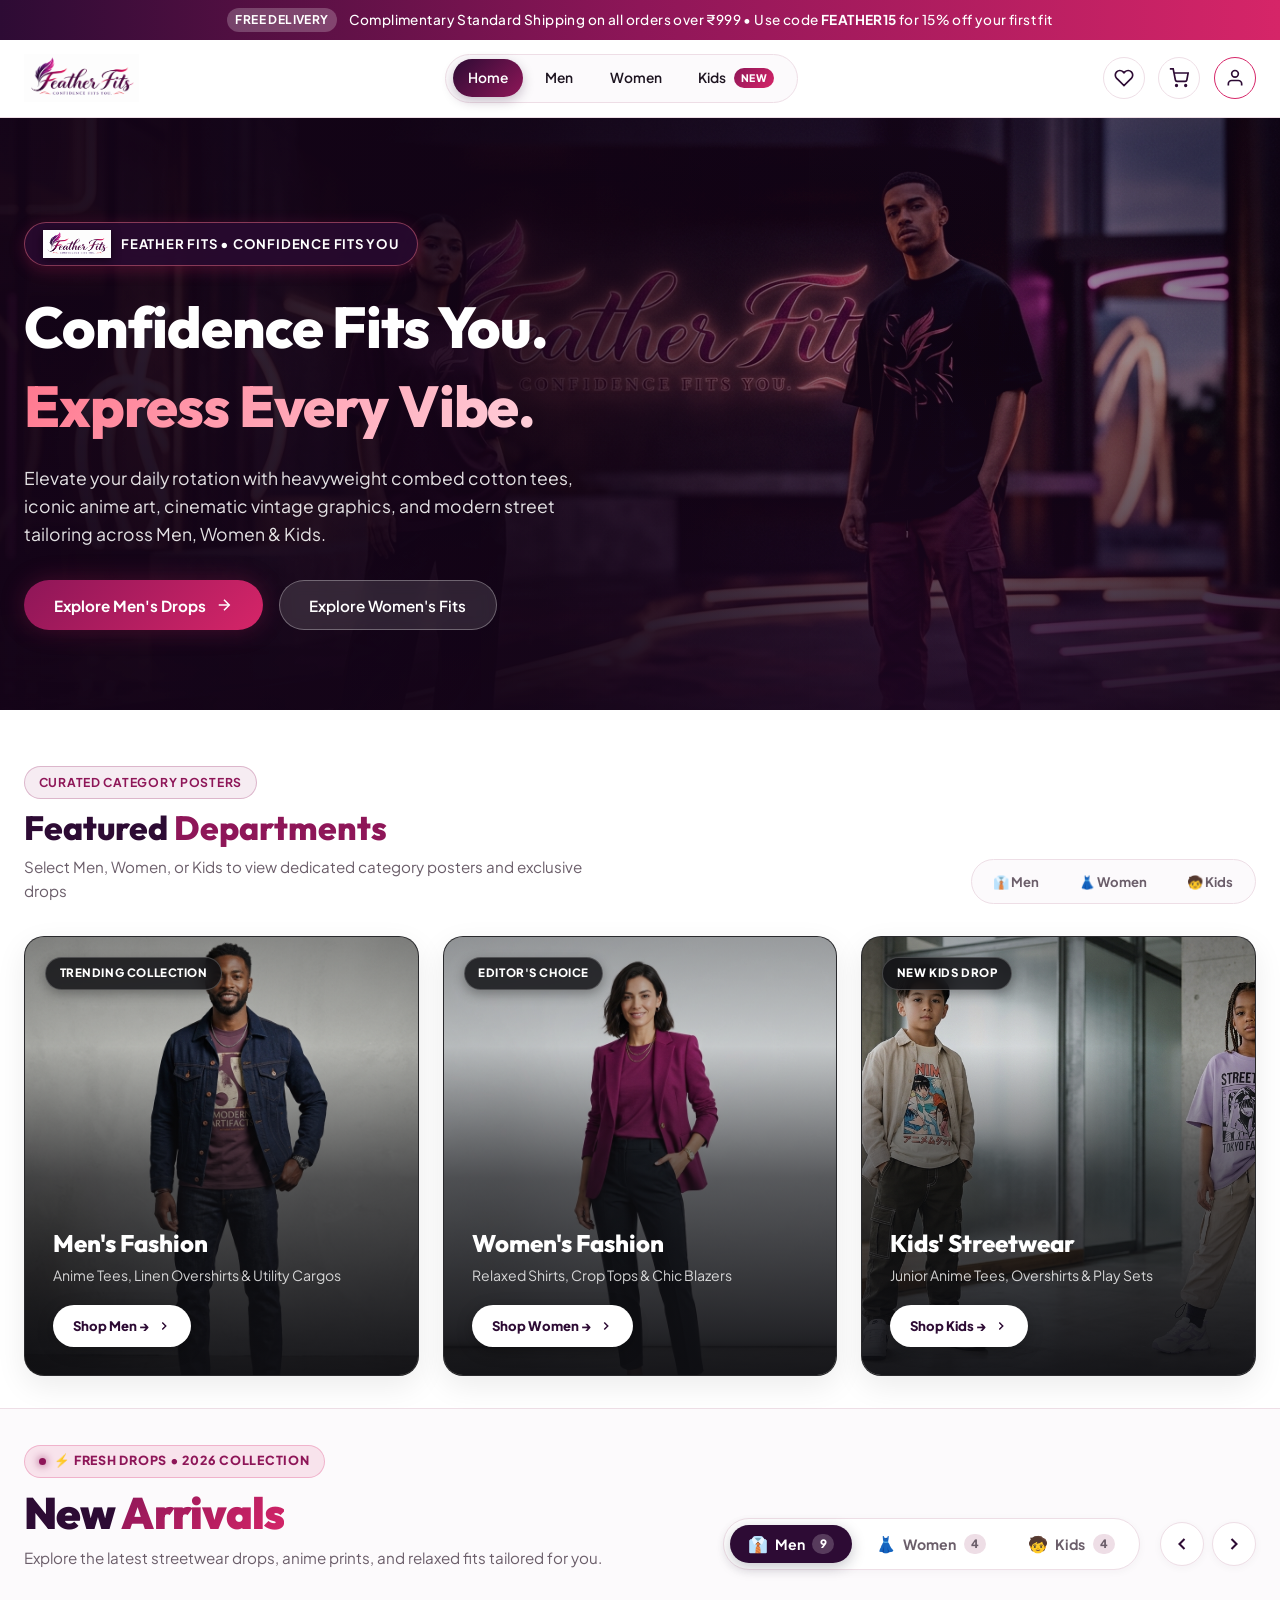
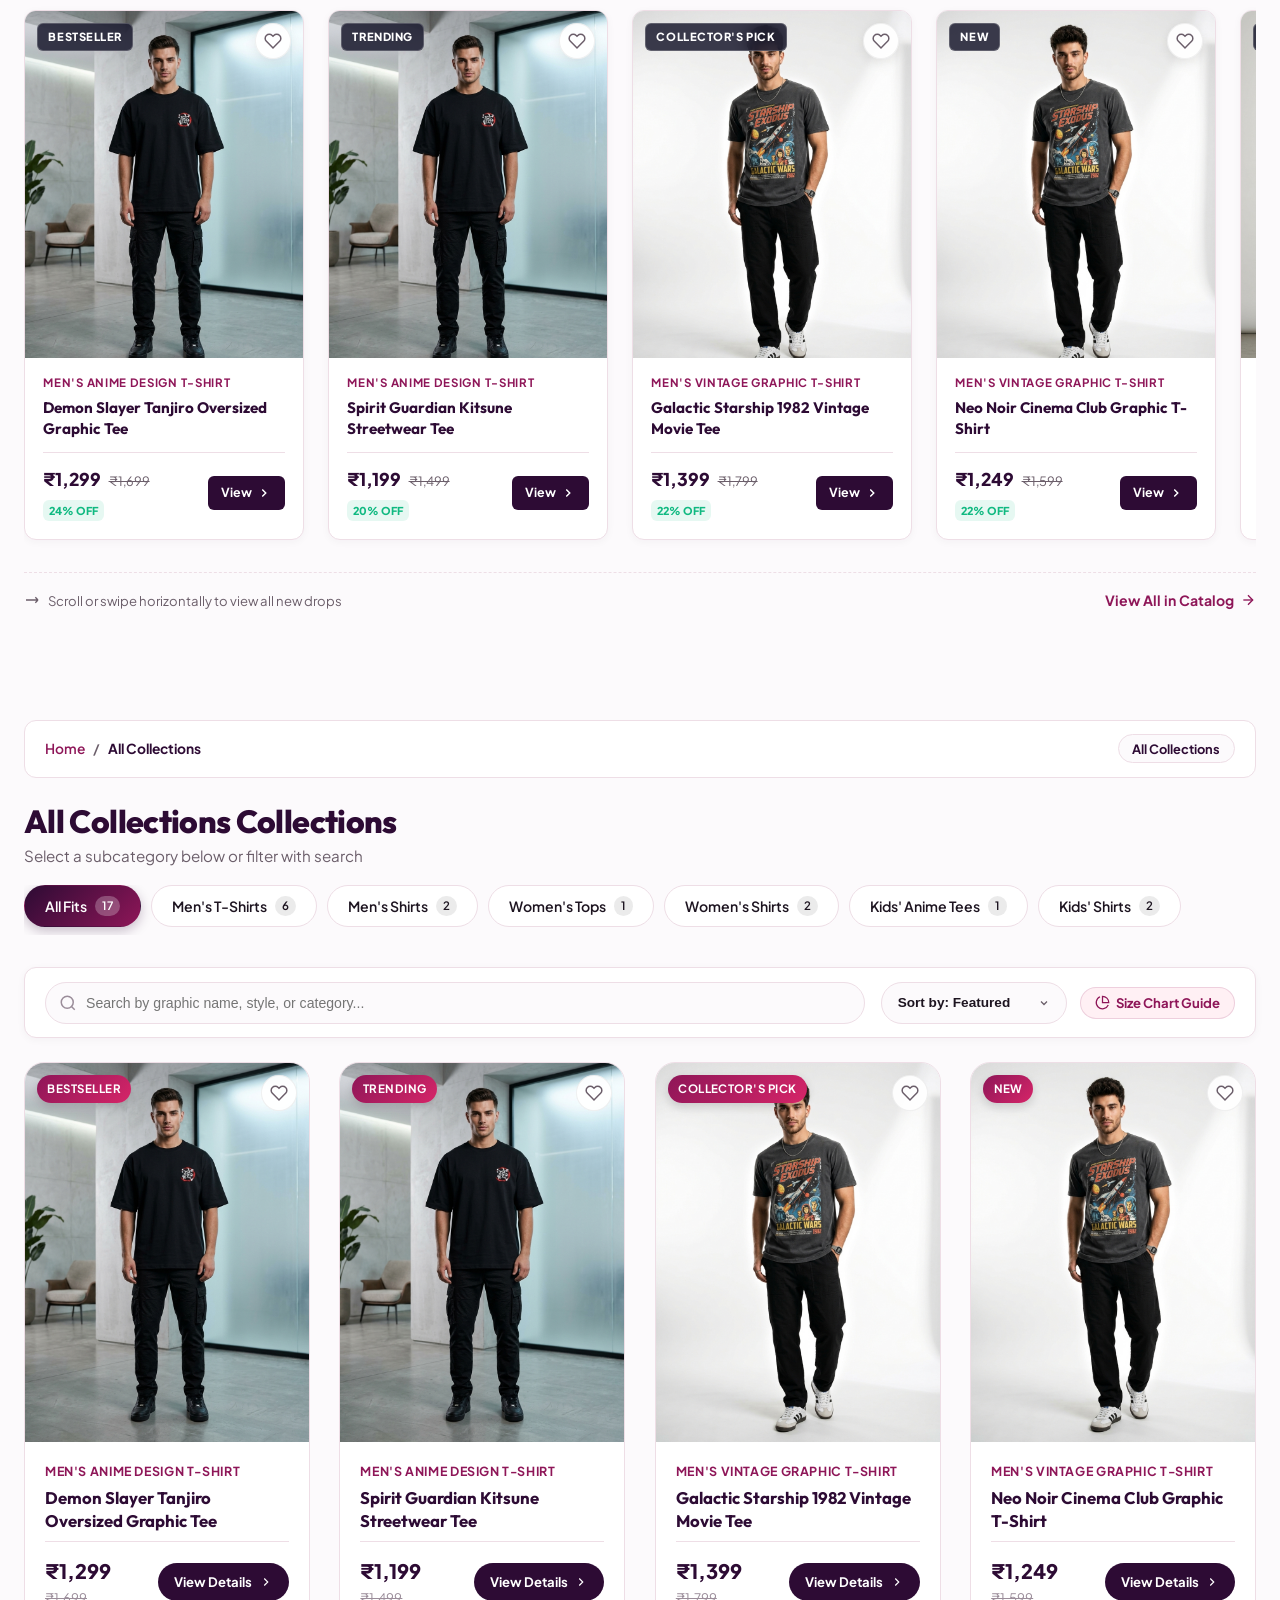
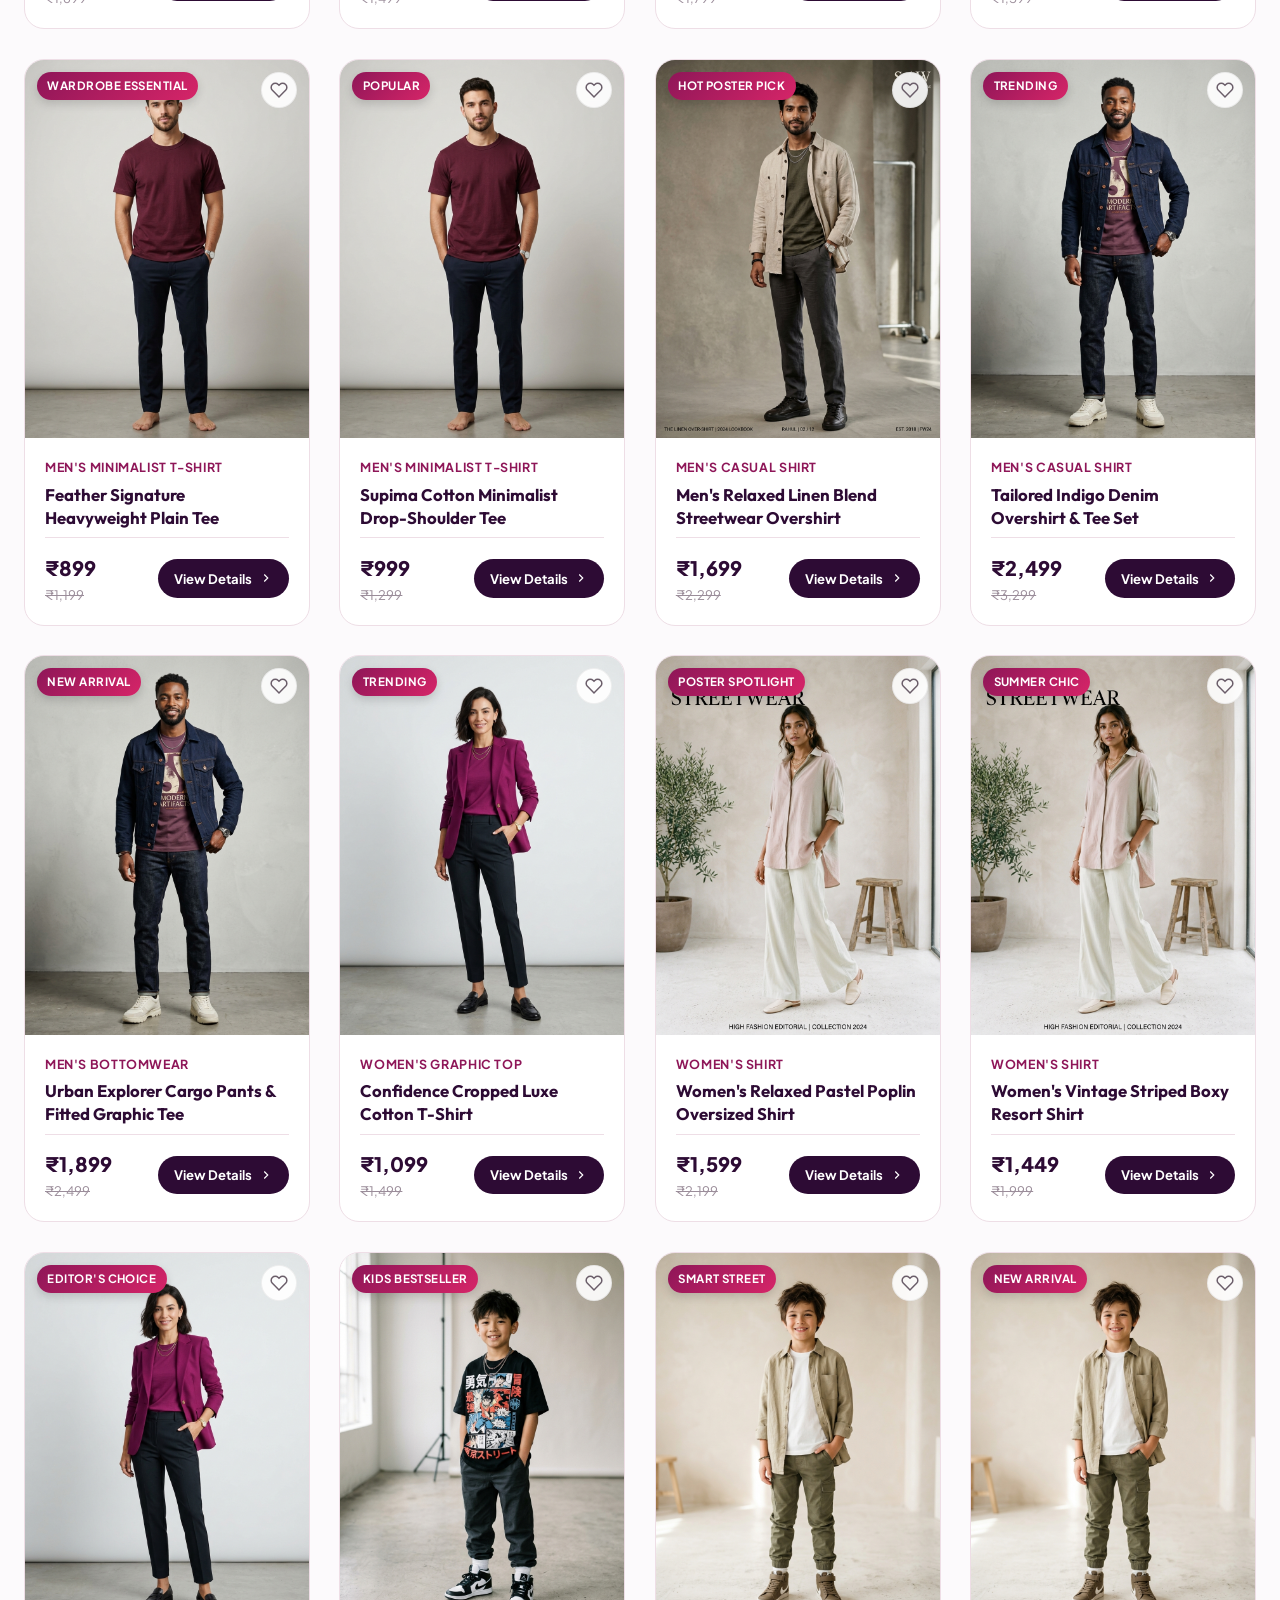
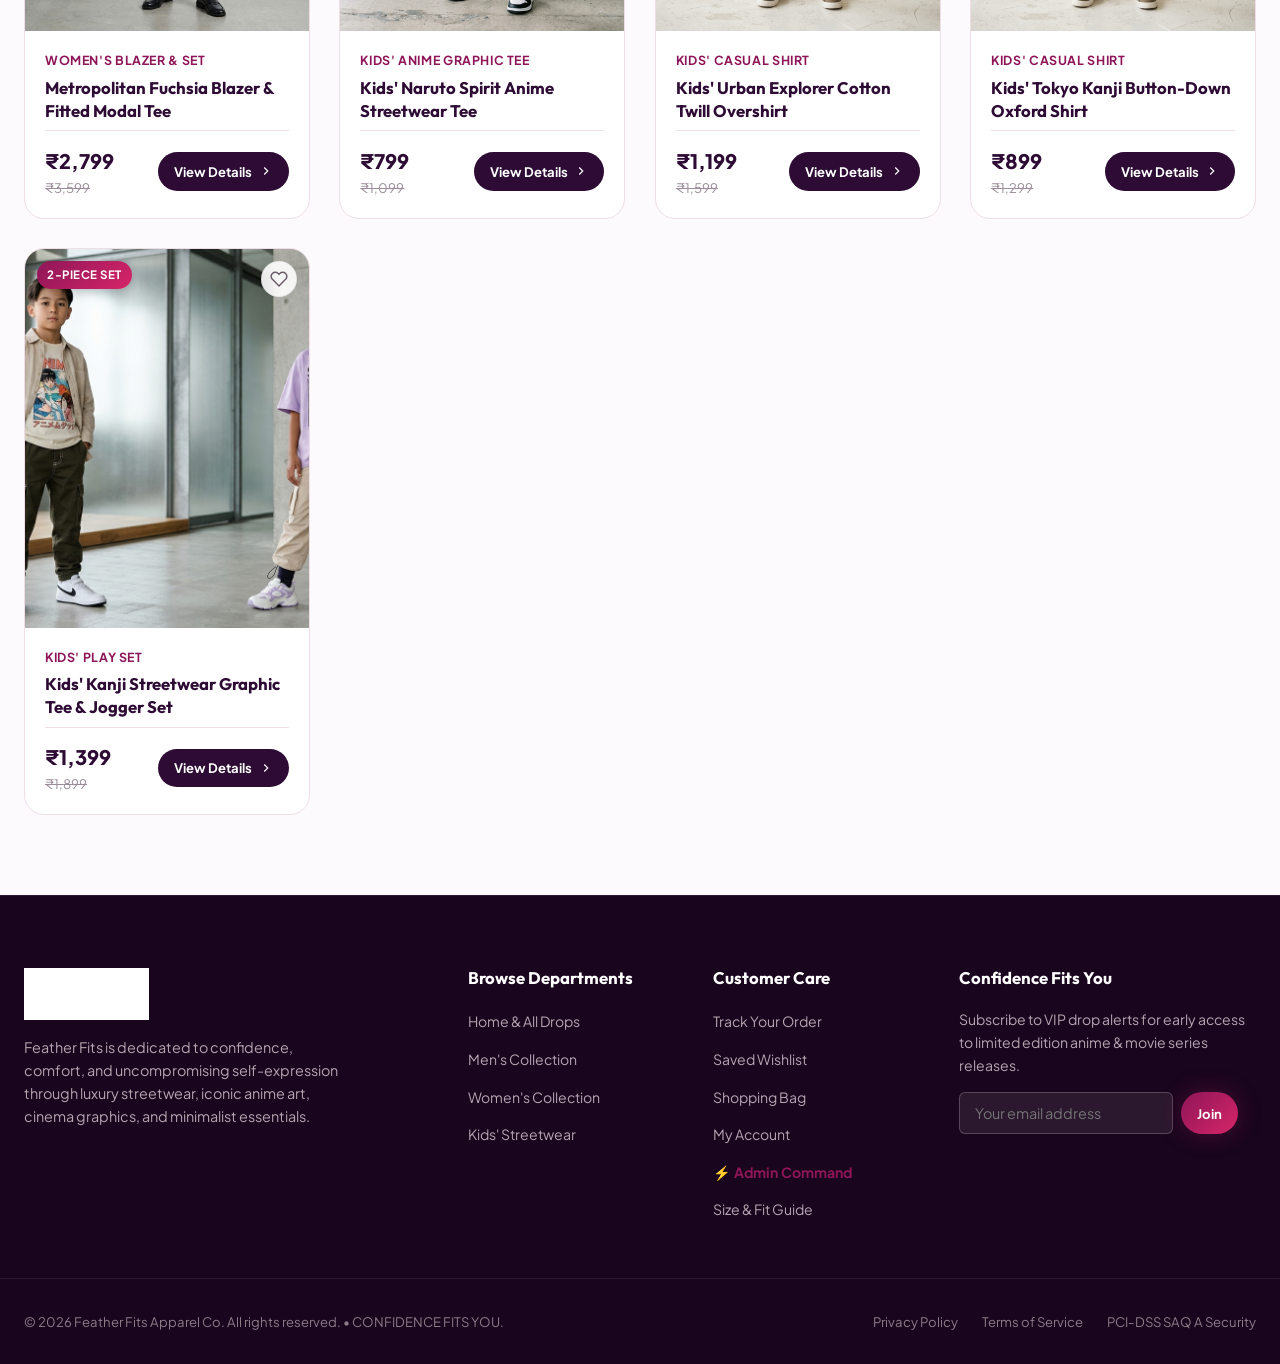
==== commit 11302c8b: "Create high-end Admin Command Center in White, Black, and Purple theme with full suite controls" ====
--- a/index.html
+++ b/index.html
@@ -707,6 +707,7 @@
           <li><a href="#" onclick="window.FeatherApp.openWishlistDrawer(); return false;">Saved Wishlist</a></li>
           <li><a href="#" onclick="window.FeatherApp.openCartDrawer(); return false;">Shopping Bag</a></li>
           <li><a href="#" onclick="window.FeatherApp.openAccountModal(); return false;">My Account</a></li>
+          <li><a href="admin.html" style="color: var(--color-secondary); font-weight: 700;">⚡ Admin Command</a></li>
           <li><a href="#catalog">Size & Fit Guide</a></li>
         </ul>
       </div>
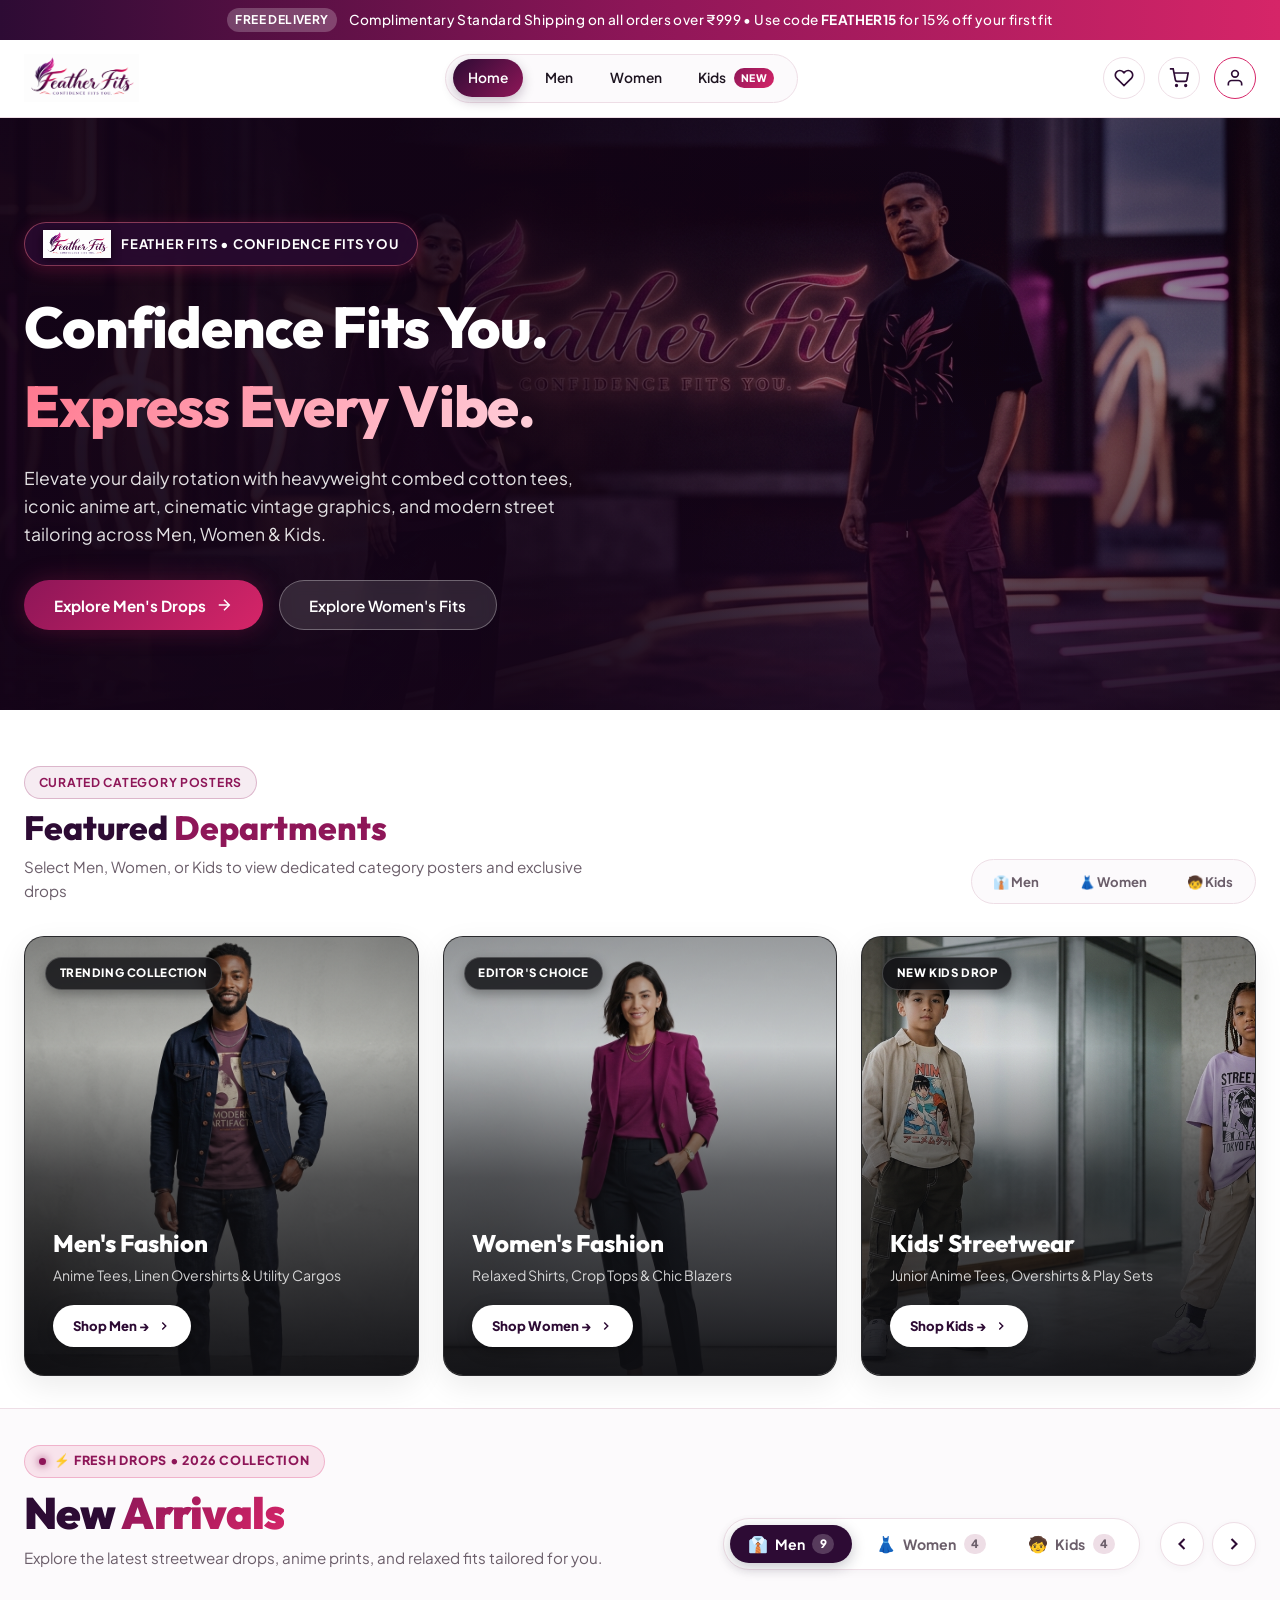
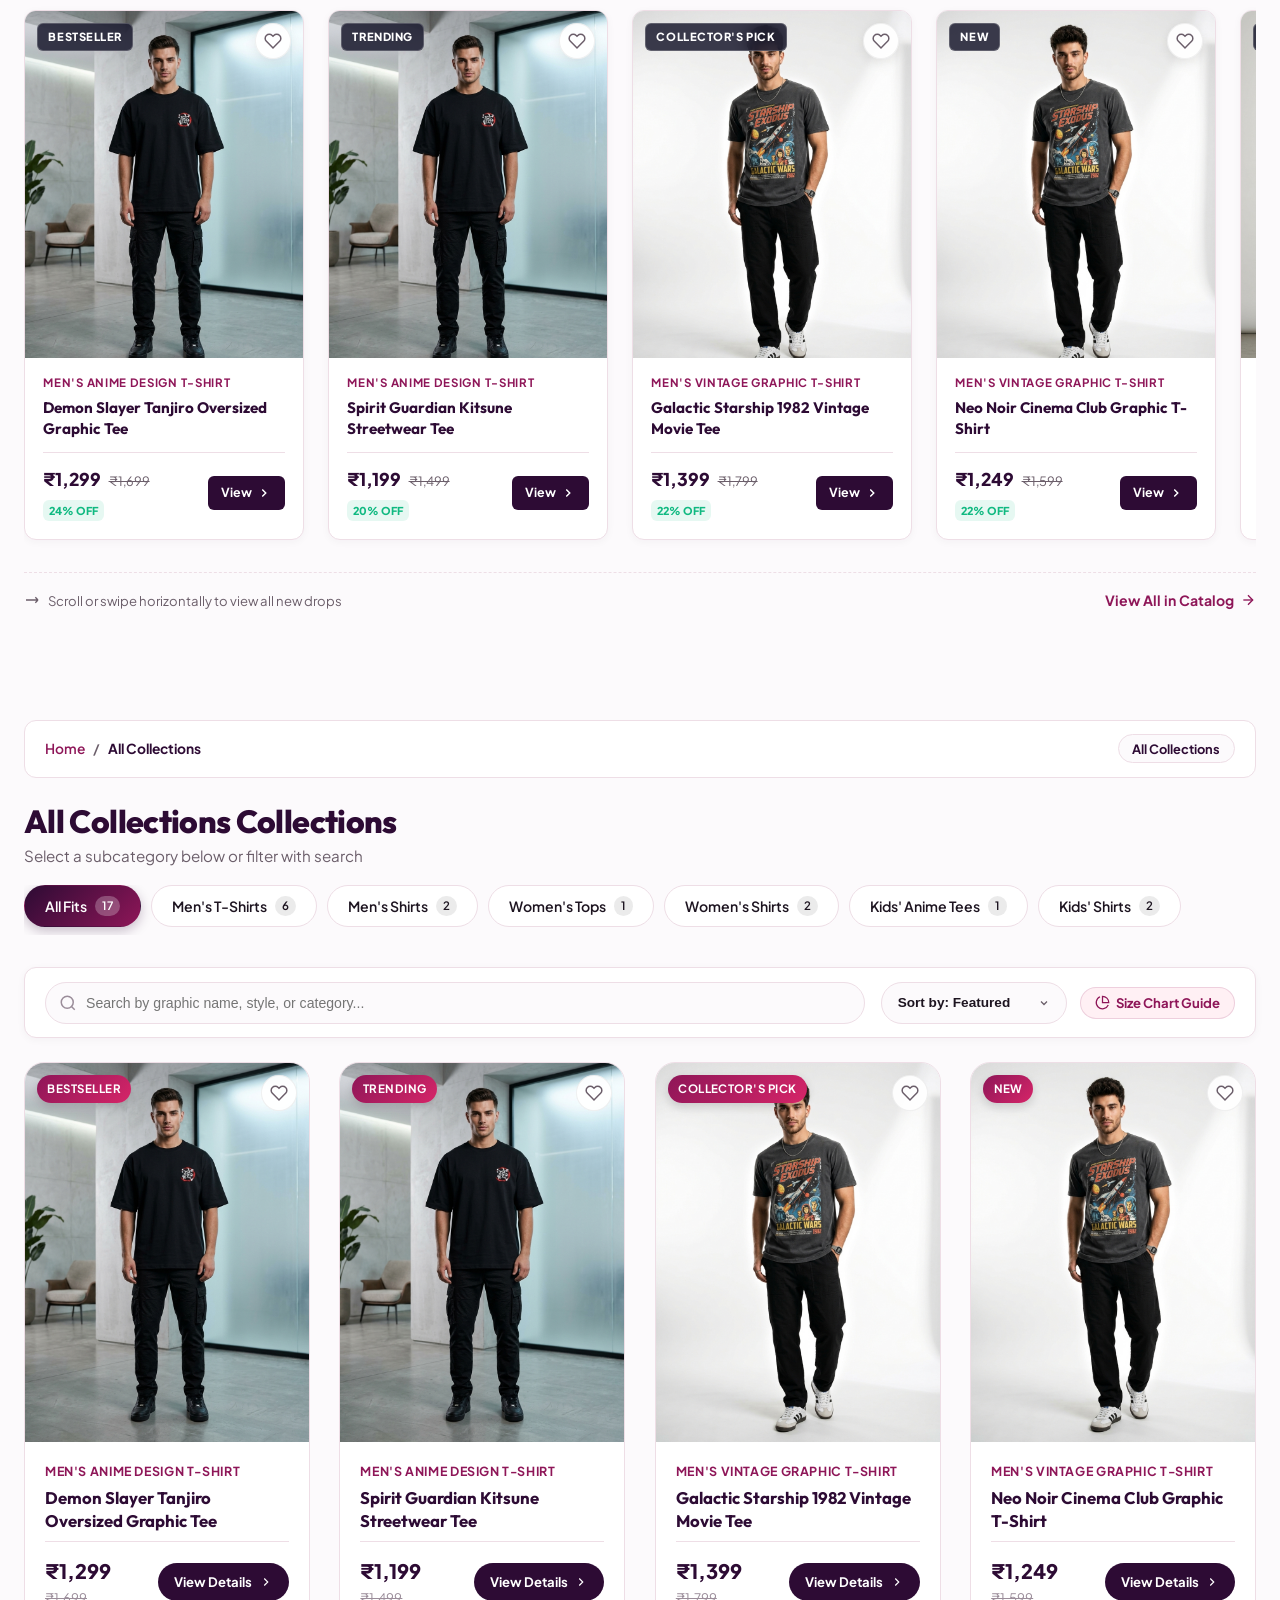
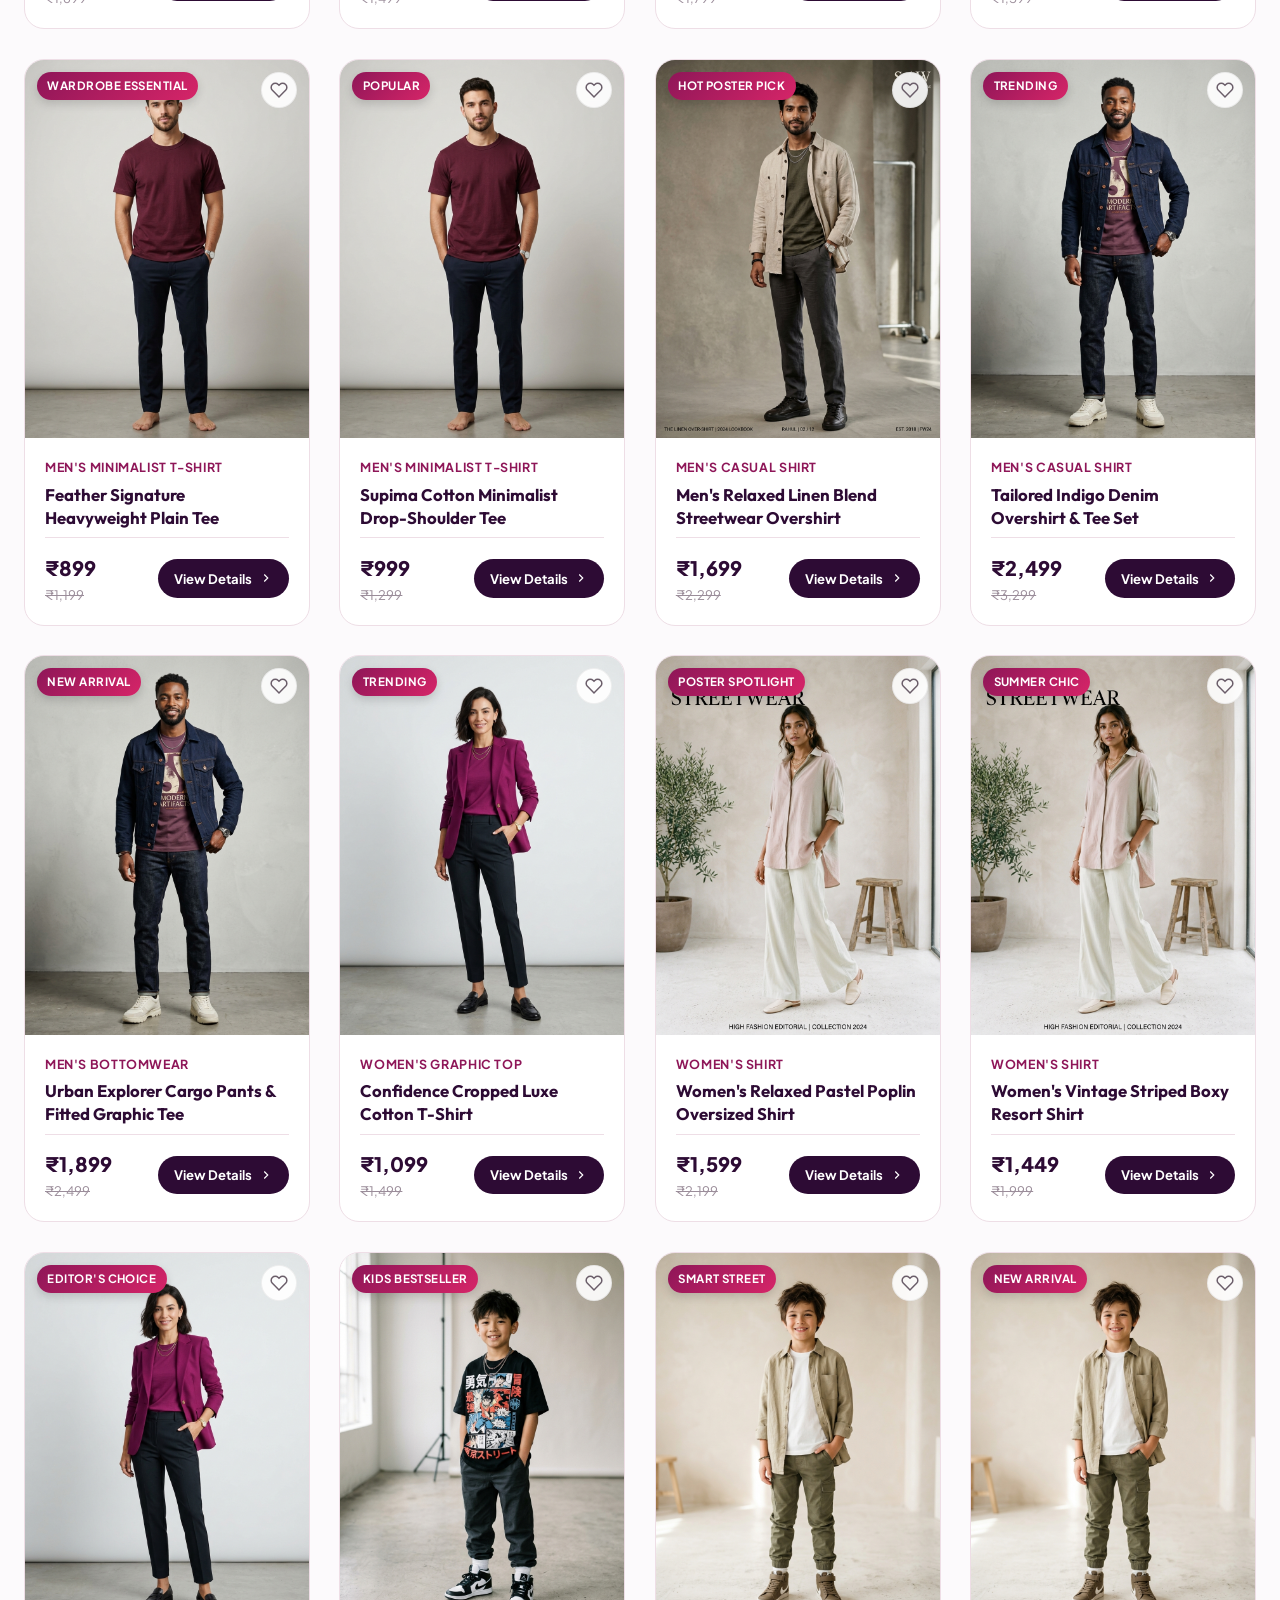
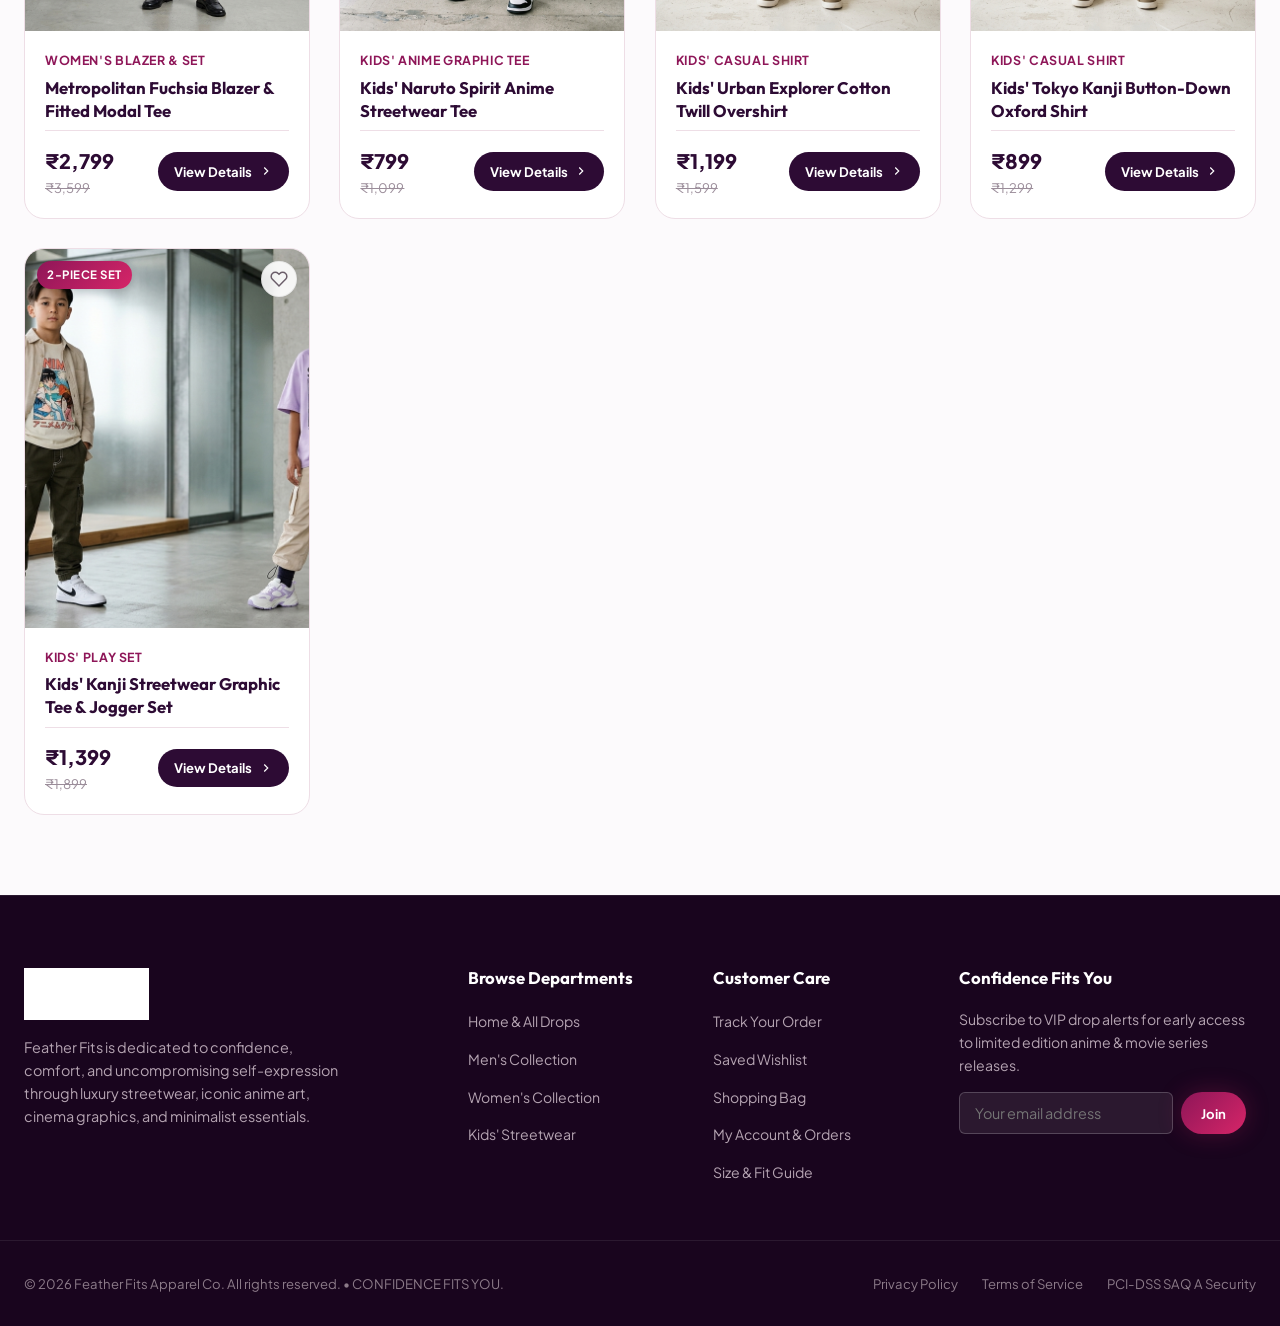
==== commit 6da0d107: "Fix full audit checklist: privacy/terms/security pages, dedicated checkout, remove public admin link" ====
--- a/index.html
+++ b/index.html
@@ -34,7 +34,7 @@
           <span class="bar"></span>
           <span class="bar"></span>
         </button>
-        <a href="#" class="brand-logo" onclick="window.FeatherApp.setDepartment('all'); return false;" aria-label="Feather Fits Home">
+        <a href="index.html" class="brand-logo" onclick="if(window.FeatherApp){window.FeatherApp.setDepartment('all');}" aria-label="Feather Fits Home">
           <img src="assets/images/feather-fits-logo.png" alt="Feather Fits — Confidence Fits You" />
         </a>
       </div>
@@ -327,11 +327,11 @@
     <!-- Active Department & Subcategory Breadcrumb Navigator -->
     <div class="catalog-dept-nav-bar" id="catalog-dept-nav-bar">
       <div class="catalog-dept-breadcrumbs" id="catalog-dept-breadcrumbs">
-        <a onclick="window.FeatherApp.setDepartment('all')">Home</a>
+        <a href="index.html?department=all#catalog-section" onclick="window.FeatherApp.setDepartment('all'); return false;" style="cursor: pointer;">Home</a>
         <span>/</span>
         <span id="breadcrumb-current-dept" style="color: var(--color-primary); font-weight: 700;">All Collections</span>
         <span id="breadcrumb-subcat-divider" style="display: none;">/</span>
-        <span id="breadcrumb-current-subcat" style="color: var(--color-secondary); display: none;">T-Shirts & Anime</span>
+        <span id="breadcrumb-current-subcat" style="color: var(--color-secondary); display: none;"></span>
       </div>
       <button type="button" class="catalog-dept-reset-btn" id="catalog-reset-dept-btn" onclick="window.FeatherApp.setDepartment('all')">
         All Collections
@@ -386,7 +386,74 @@
 
     <!-- Product Grid -->
     <div class="products-grid" id="products-grid">
-      <!-- Rendered dynamically by app.js -->
+      <!-- SEO Crawlable Pre-rendered Semantic Fallback -->
+      <article class="product-card" data-id="p_anime_01">
+        <a href="product.html?id=p_anime_01" class="product-card-link">
+          <div class="product-image-wrap">
+            <img src="assets/images/anime-front-black.png" alt="Sukuna Domain Expansion Heavyweight Tee" class="product-primary-img" loading="lazy" />
+          </div>
+          <div class="product-info">
+            <span class="product-brand">FEATHER ANIME DROP</span>
+            <h3 class="product-title">Sukuna Domain Expansion Heavyweight Tee</h3>
+            <div class="product-price-row">
+              <span class="price-current">₹1,299</span>
+              <span class="price-original">₹1,999</span>
+              <span class="discount-pill">35% OFF</span>
+            </div>
+          </div>
+        </a>
+      </article>
+
+      <article class="product-card" data-id="p_anime_02">
+        <a href="product.html?id=p_anime_02" class="product-card-link">
+          <div class="product-image-wrap">
+            <img src="assets/images/movie-vintage-godfather.png" alt="Gojo Satoru Hollow Purple Boxy Fit Tee" class="product-primary-img" loading="lazy" />
+          </div>
+          <div class="product-info">
+            <span class="product-brand">FEATHER ANIME DROP</span>
+            <h3 class="product-title">Gojo Satoru Hollow Purple Boxy Fit Tee</h3>
+            <div class="product-price-row">
+              <span class="price-current">₹1,349</span>
+              <span class="price-original">₹1,999</span>
+              <span class="discount-pill">32% OFF</span>
+            </div>
+          </div>
+        </a>
+      </article>
+
+      <article class="product-card" data-id="p_plain_01">
+        <a href="product.html?id=p_plain_01" class="product-card-link">
+          <div class="product-image-wrap">
+            <img src="assets/images/plain-minimalist-mockup.png" alt="Obsidian Essential 240 GSM Oversized Drop Tee" class="product-primary-img" loading="lazy" />
+          </div>
+          <div class="product-info">
+            <span class="product-brand">MINIMALIST ESSENTIALS</span>
+            <h3 class="product-title">Obsidian Essential 240 GSM Oversized Drop Tee</h3>
+            <div class="product-price-row">
+              <span class="price-current">₹999</span>
+              <span class="price-original">₹1,499</span>
+              <span class="discount-pill">33% OFF</span>
+            </div>
+          </div>
+        </a>
+      </article>
+
+      <article class="product-card" data-id="p_movie_01">
+        <a href="product.html?id=p_movie_01" class="product-card-link">
+          <div class="product-image-wrap">
+            <img src="assets/images/plain-tee-white.png" alt="Godfather Corleone Vintage Washed Graphic Tee" class="product-primary-img" loading="lazy" />
+          </div>
+          <div class="product-info">
+            <span class="product-brand">CINEMA ARCHIVE</span>
+            <h3 class="product-title">Godfather Corleone Vintage Washed Graphic Tee</h3>
+            <div class="product-price-row">
+              <span class="price-current">₹1,249</span>
+              <span class="price-original">₹1,899</span>
+              <span class="discount-pill">34% OFF</span>
+            </div>
+          </div>
+        </a>
+      </article>
     </div>
   </main>
 
@@ -559,10 +626,10 @@
 
             <!-- Phone Number Input with Country Code and Send OTP -->
             <div class="form-group" style="margin-bottom: 0.85rem;">
-              <label for="checkout-phone">Mobile Phone Number</label>
+              <label for="checkout-phone">Mobile Phone Number (for delivery verification)</label>
               <div class="phone-input-group">
                 <span class="phone-country-code">🇮🇳 +91</span>
-                <input type="tel" id="checkout-phone" required class="form-input phone-input" placeholder="98765 43210" value="98765 43210" maxlength="15" />
+                <input type="tel" id="checkout-phone" required class="form-input phone-input" placeholder="Enter 10-digit number" value="" maxlength="15" />
                 <button type="button" id="send-otp-btn" class="btn-send-otp" onclick="window.FeatherApp.sendCheckoutOtp()">
                   <span>Send OTP</span>
                 </button>
@@ -572,14 +639,16 @@
             <!-- OTP Input -->
             <div class="form-group" style="margin-bottom: 0.5rem;">
               <div style="display: flex; justify-content: space-between; align-items: center; margin-bottom: 0.35rem;">
-                <label for="checkout-otp" style="margin-bottom: 0;">Enter 4-Digit OTP Code</label>
-                <span id="otp-timer-badge" class="otp-status-hint">Code sent to mobile</span>
+                <label for="checkout-otp" style="margin-bottom: 0;">Enter 4-Digit Verification Code</label>
+                <span id="otp-timer-badge" class="otp-status-hint">SMS Verification</span>
               </div>
               <div class="otp-input-wrapper">
-                <input type="text" id="checkout-otp" required class="form-input otp-field" placeholder="• • • •" maxlength="6" value="8921" />
-                <button type="button" class="btn-quick-fill-otp" onclick="window.FeatherApp.fillDemoOtp()" title="Auto-fill Demo Code">
-                  ⚡ Auto-fill Demo (8921)
-                </button>
+                <input type="text" id="checkout-otp" required class="form-input otp-field" placeholder="• • • •" maxlength="6" value="" />
+              </div>
+              <div style="margin-top: 6px; display: flex; justify-content: space-between; align-items: center;">
+                <a href="checkout.html" style="font-size: 0.78rem; color: var(--color-secondary); font-weight: 600; text-decoration: none;">
+                  🚀 Open Fullscreen Checkout Page →
+                </a>
               </div>
             </div>
 
@@ -703,12 +772,11 @@
       <div class="footer-col">
         <h4>Customer Care</h4>
         <ul>
-          <li><a href="#" onclick="window.FeatherApp.openTrackingModal(); return false;">Track Your Order</a></li>
-          <li><a href="#" onclick="window.FeatherApp.openWishlistDrawer(); return false;">Saved Wishlist</a></li>
-          <li><a href="#" onclick="window.FeatherApp.openCartDrawer(); return false;">Shopping Bag</a></li>
-          <li><a href="#" onclick="window.FeatherApp.openAccountModal(); return false;">My Account</a></li>
-          <li><a href="admin.html" style="color: var(--color-secondary); font-weight: 700;">⚡ Admin Command</a></li>
-          <li><a href="#catalog">Size & Fit Guide</a></li>
+          <li><a href="account.html?tab=tracking">Track Your Order</a></li>
+          <li><a href="javascript:void(0)" onclick="window.FeatherApp.openWishlistDrawer()">Saved Wishlist</a></li>
+          <li><a href="javascript:void(0)" onclick="window.FeatherApp.openCartDrawer()">Shopping Bag</a></li>
+          <li><a href="account.html">My Account & Orders</a></li>
+          <li><a href="javascript:void(0)" onclick="window.FeatherApp.openSizeGuideModal('inches')">Size & Fit Guide</a></li>
         </ul>
       </div>
 
@@ -718,8 +786,8 @@
           Subscribe to VIP drop alerts for early access to limited edition anime & movie series releases.
         </p>
         <div style="display: flex; gap: 0.5rem;">
-          <input type="email" placeholder="Your email address" class="form-input" style="height: 42px; background: rgba(255,255,255,0.08); border-color: rgba(255,255,255,0.2); color: #fff;" />
-          <button class="btn-primary" style="padding: 0 1rem; height: 42px; font-size: 0.82rem;" onclick="alert('Thank you for subscribing to Feather Fits VIP!')">Join</button>
+          <input type="email" id="footer-newsletter-email" placeholder="Your email address" class="form-input" style="height: 42px; background: rgba(255,255,255,0.08); border-color: rgba(255,255,255,0.2); color: #fff;" />
+          <button class="btn-primary" style="padding: 0 1.25rem; height: 42px; font-size: 0.82rem; font-weight: 700;" onclick="window.FeatherApp.handleNewsletterSubscribe()">Join</button>
         </div>
       </div>
 
@@ -727,10 +795,10 @@
 
     <div class="footer-bottom">
       <div>&copy; 2026 Feather Fits Apparel Co. All rights reserved. &bull; CONFIDENCE FITS YOU.</div>
-      <div style="display: flex; gap: 1.5rem;">
-        <a href="#">Privacy Policy</a>
-        <a href="#">Terms of Service</a>
-        <a href="#">PCI-DSS SAQ A Security</a>
+      <div style="display: flex; gap: 1.5rem; flex-wrap: wrap;">
+        <a href="privacy.html">Privacy Policy</a>
+        <a href="terms.html">Terms of Service</a>
+        <a href="security.html">PCI-DSS SAQ A Security</a>
       </div>
     </div>
   </footer>
